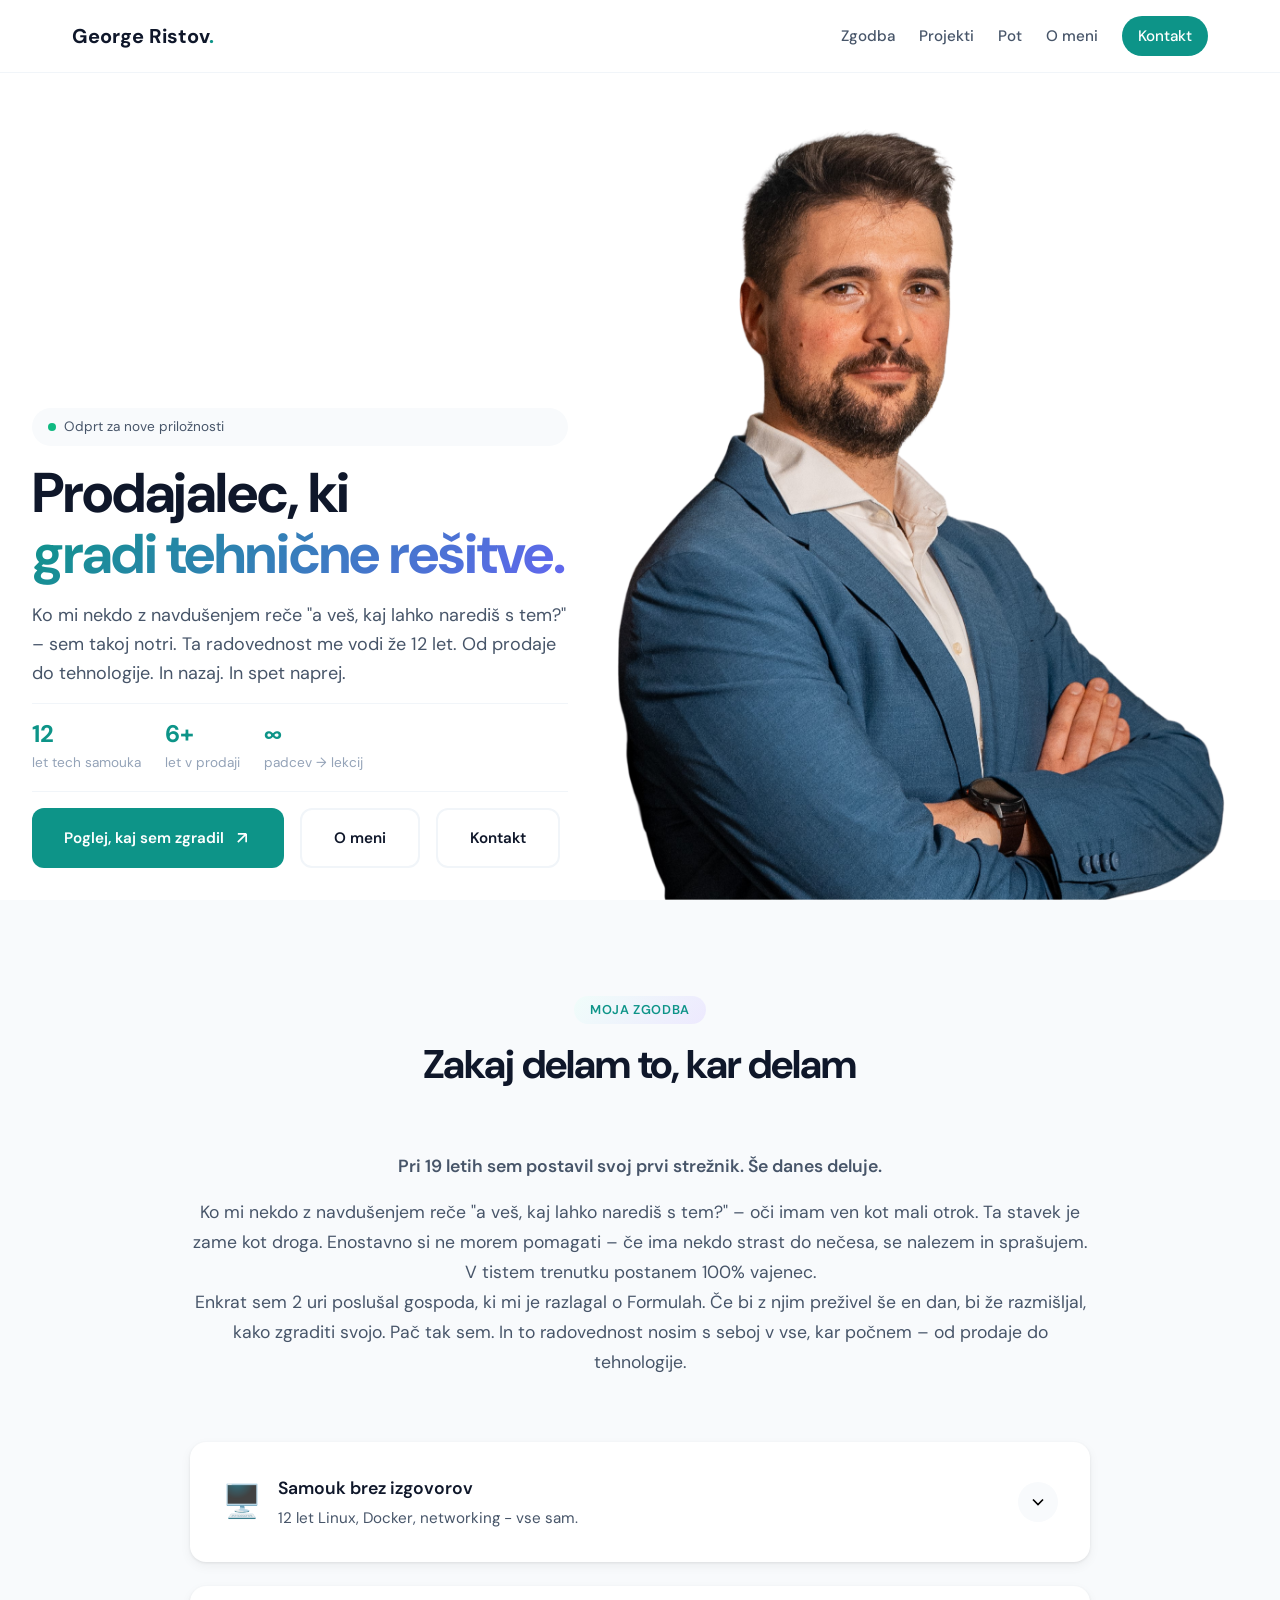
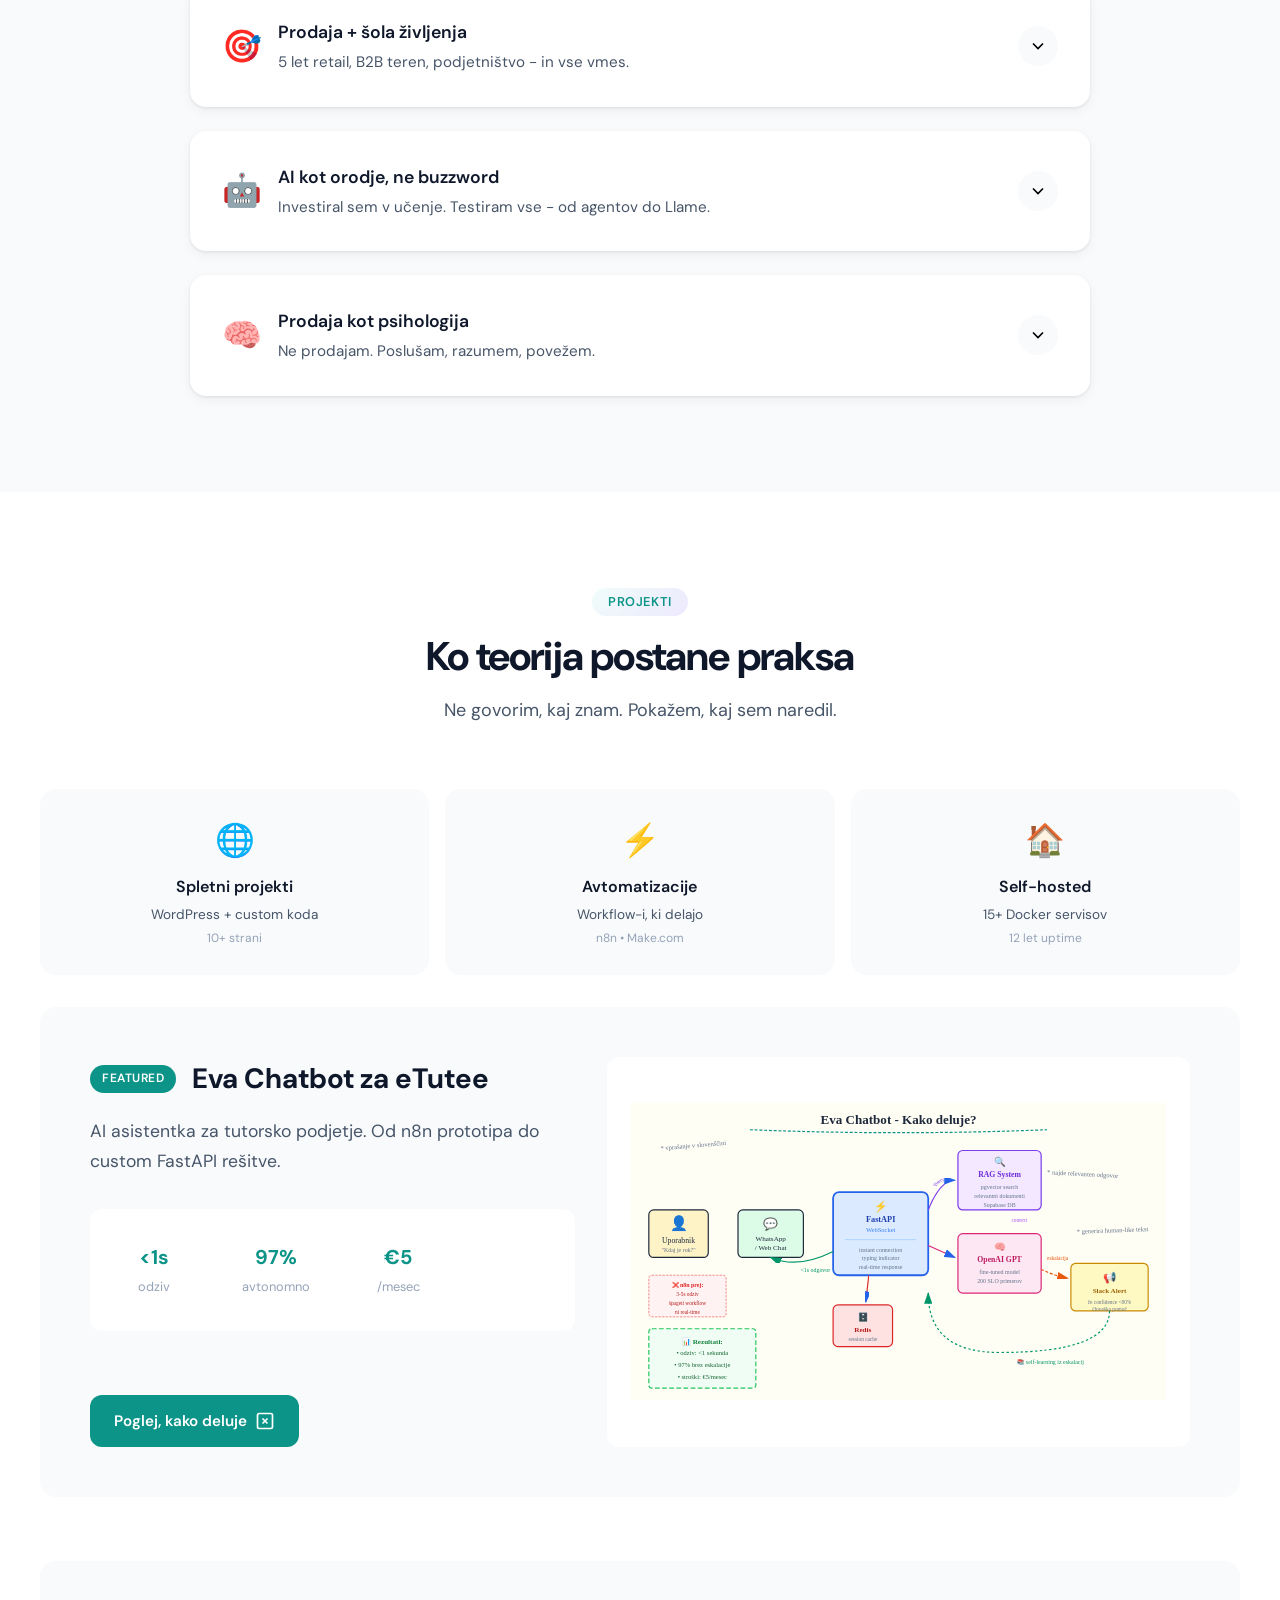
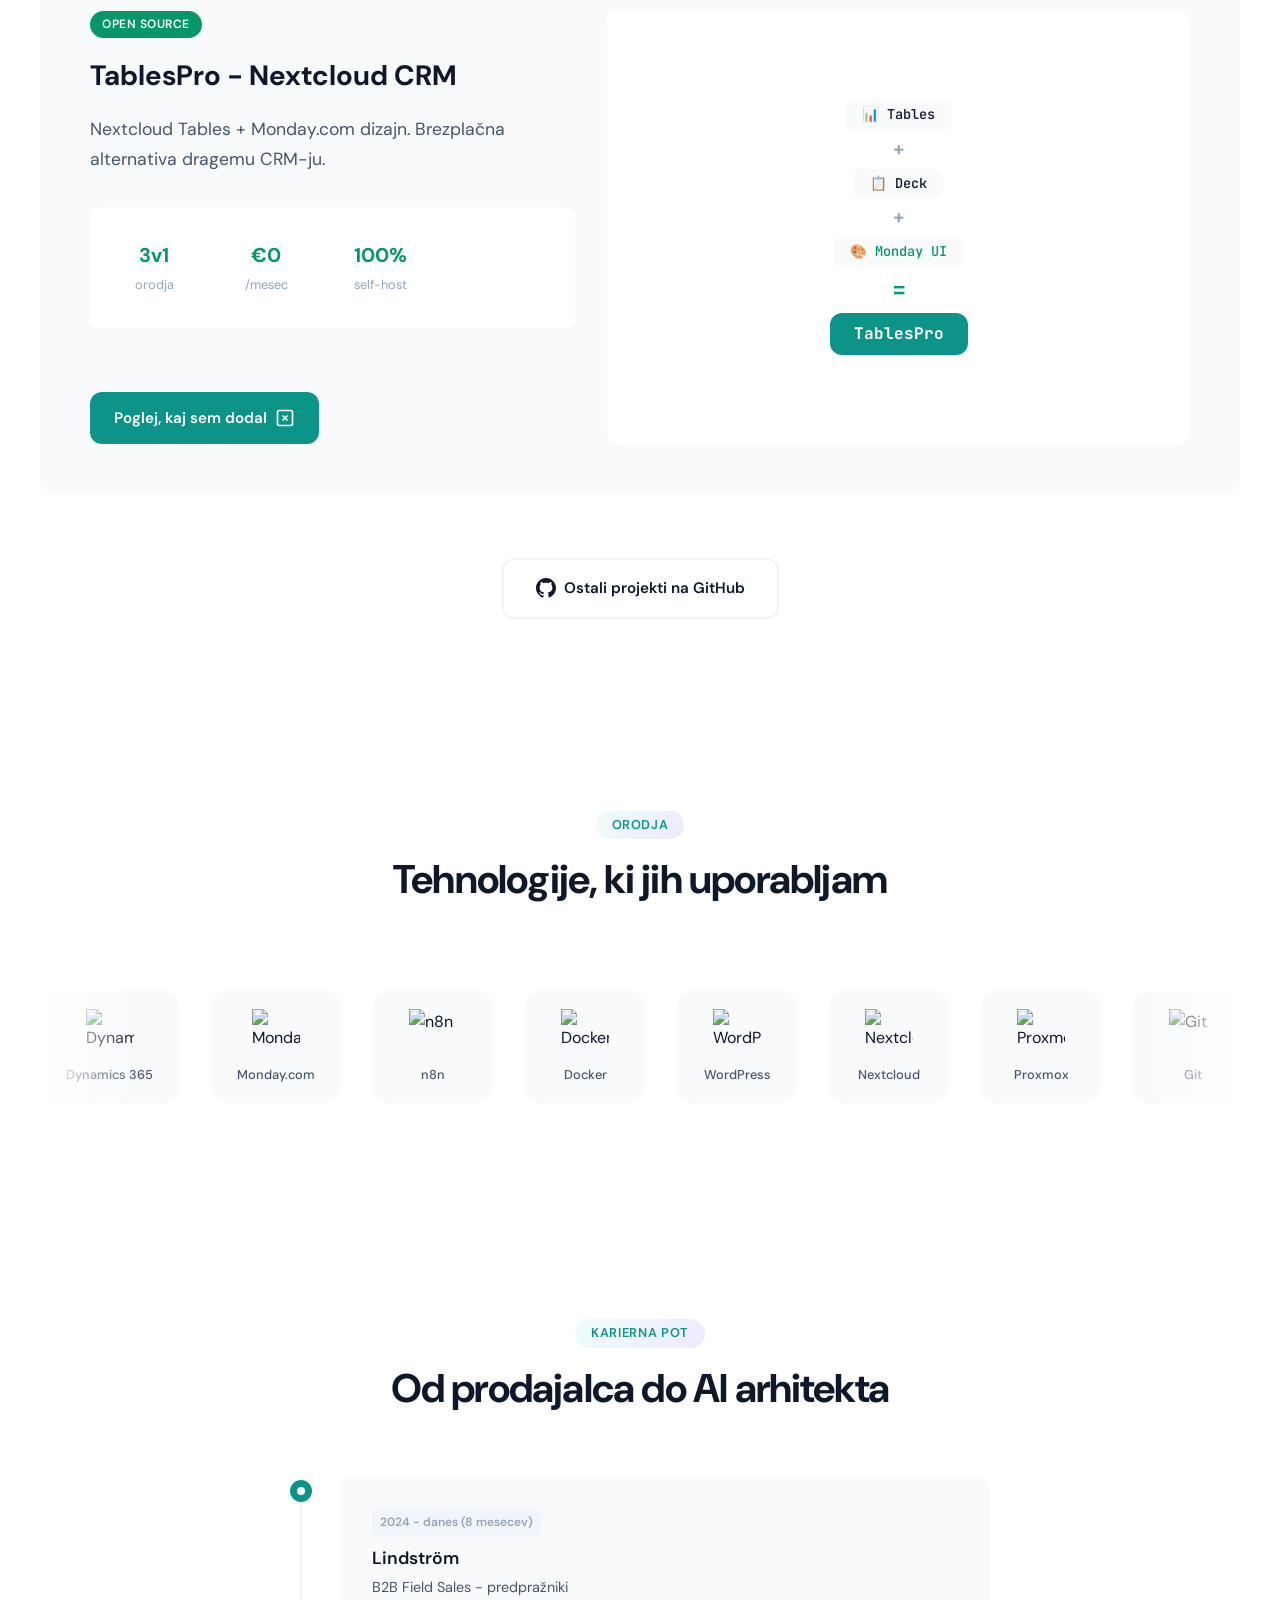
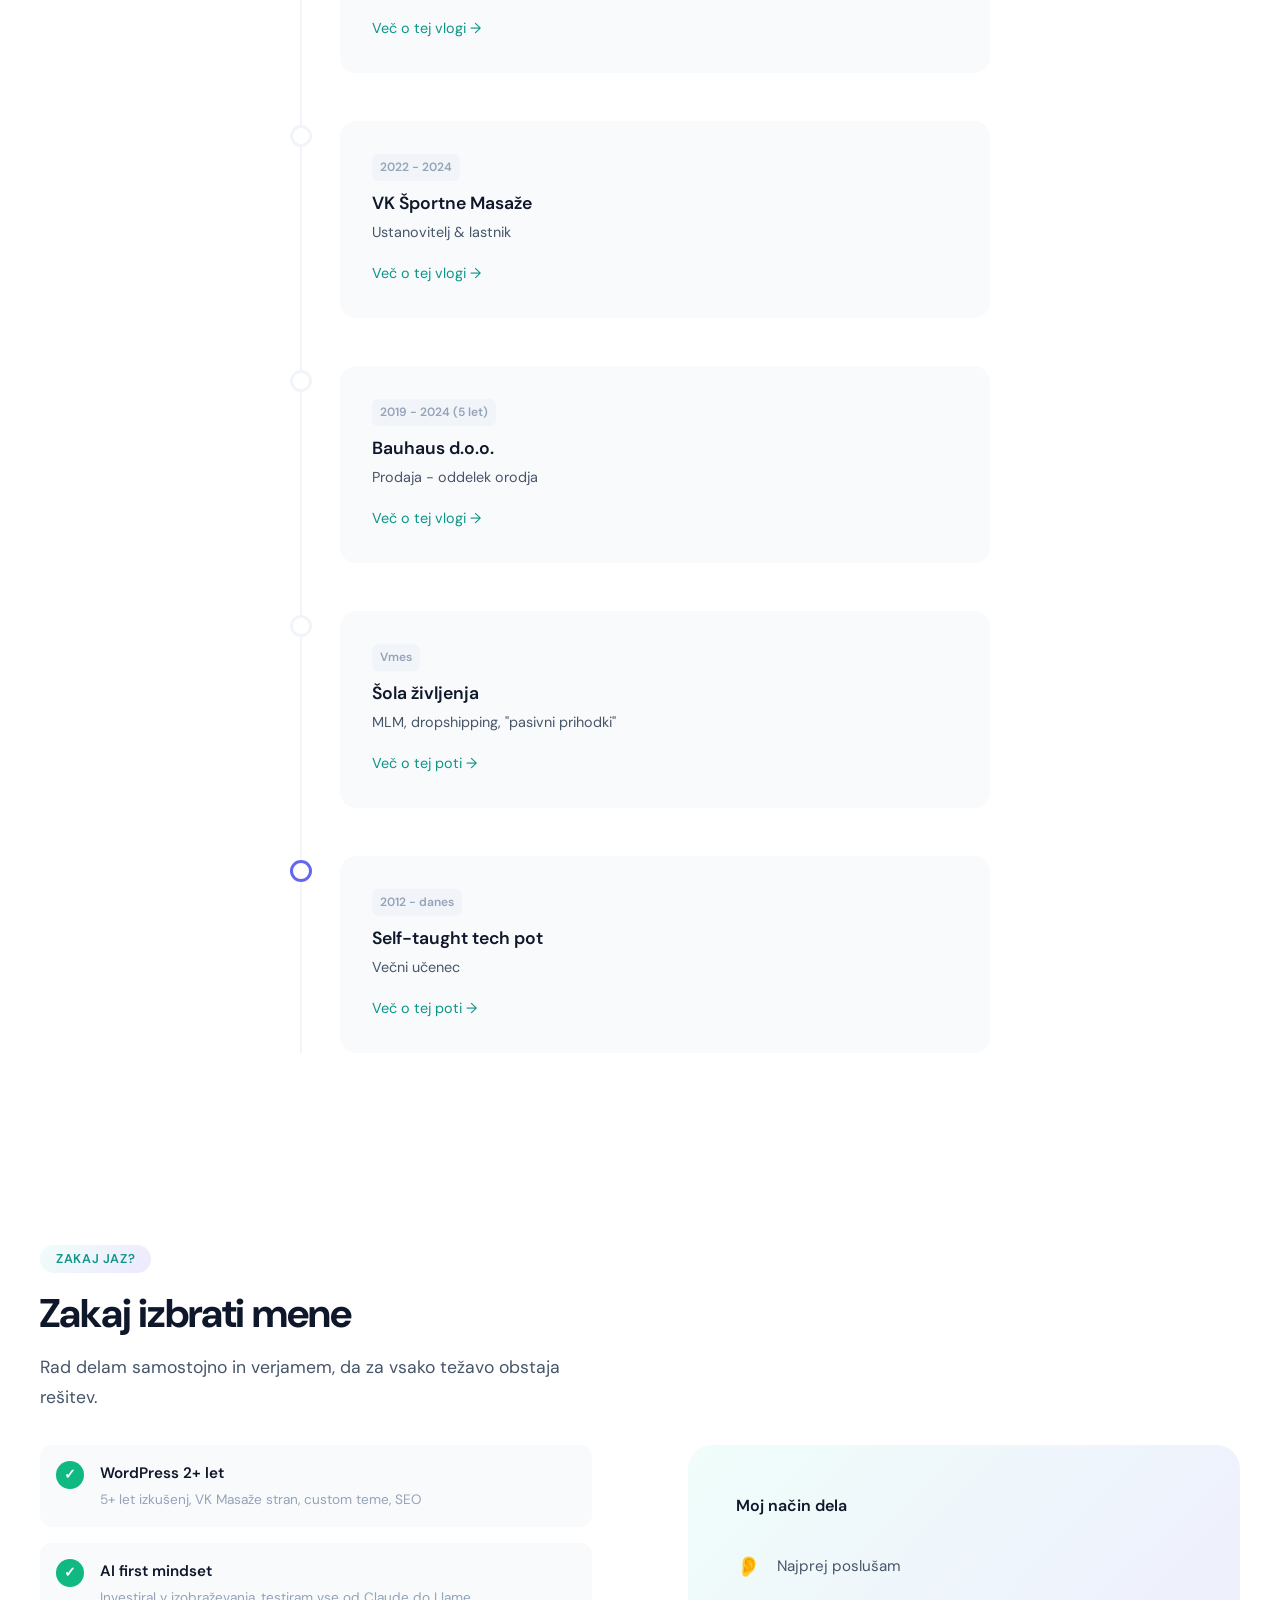
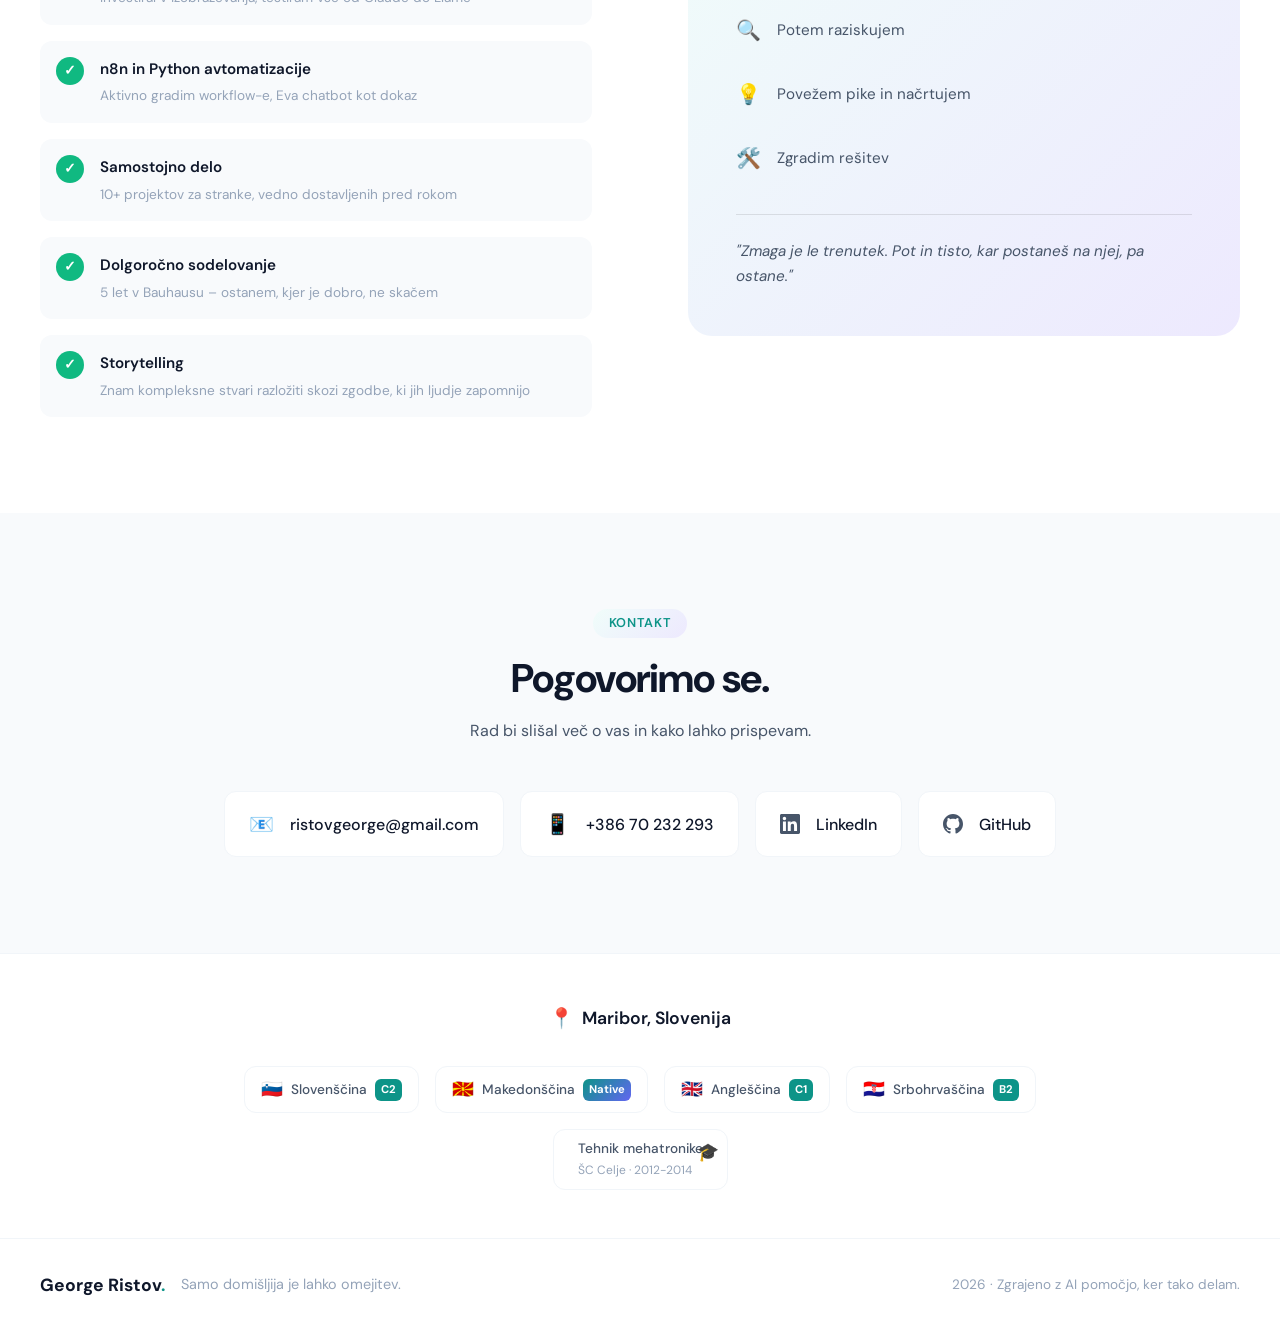
==== index.html @ 1dba7a0e "Dodane podstrani: O meni in Projekti - Nova stran o-meni.html (motivacijsko pismo) - Nova stran proj" ====
<!DOCTYPE html>
<html lang="sl">
<head>
    <meta charset="UTF-8">
    <meta name="viewport" content="width=device-width, initial-scale=1.0">
    <title>George Ristov | Prodajalec, ki gradi tehnične rešitve</title>
    <meta name="description" content="12 let self-taught tech, 6 let prodaje. Ne programiram - gradim rešitve z AI.">
    <link rel="preconnect" href="https://fonts.googleapis.com">
    <link rel="preconnect" href="https://fonts.gstatic.com" crossorigin>
    <link href="https://fonts.googleapis.com/css2?family=DM+Sans:wght@400;500;600;700&family=JetBrains+Mono:wght@400;500&display=swap" rel="stylesheet">
    <link rel="stylesheet" href="styles.css">
</head>
<body>
    <!-- Navigation -->
    <nav class="nav">
        <div class="nav-container">
            <a href="#" class="nav-logo">George Ristov<span class="accent">.</span></a>
            <div class="nav-links">
                <a href="#zgodba" class="nav-link">Zgodba</a>
                <a href="#projekti" class="nav-link">Projekti</a>
                <a href="#pot" class="nav-link">Pot</a>
                <a href="o-meni.html" class="nav-link">O meni</a>
                <a href="#kontakt" class="nav-link btn-nav">Kontakt</a>
            </div>
        </div>
    </nav>

    <!-- Hero Section -->
    <section class="hero">
        <div class="hero-container">
            <div class="hero-badge">
                <span class="badge-dot"></span>
                Odprt za nove priložnosti
            </div>

            <h1 class="hero-title">
                Prodajalec, ki<br>
                <span class="gradient-text">gradi tehnične rešitve.</span>
            </h1>

            <p class="hero-subtitle">
                Ko mi nekdo z navdušenjem reče "a veš, kaj lahko narediš s tem?" – sem takoj notri.
                Ta radovednost me vodi že 12 let. Od prodaje do tehnologije. In nazaj. In spet naprej.
            </p>

            <div class="hero-stats">
                <div class="stat-item">
                    <span class="stat-value">12</span>
                    <span class="stat-label">let tech samouka</span>
                </div>
                <div class="stat-item">
                    <span class="stat-value">6+</span>
                    <span class="stat-label">let v prodaji</span>
                </div>
                <div class="stat-item">
                    <span class="stat-value">∞</span>
                    <span class="stat-label">padcev → lekcij</span>
                </div>
            </div>

            <div class="hero-cta">
                <a href="#projekti" class="btn btn-primary">
                    Poglej, kaj sem zgradil
                    <svg width="20" height="20" viewBox="0 0 24 24" fill="none" stroke="currentColor" stroke-width="2">
                        <path d="M7 17L17 7M17 7H7M17 7V17"/>
                    </svg>
                </a>
                <a href="o-meni.html" class="btn btn-secondary">O meni</a>
                <a href="#kontakt" class="btn btn-secondary">Kontakt</a>
            </div>
        </div>

        <div class="hero-visual">
            <img src="george.png" alt="George Ristov" class="hero-image">
        </div>
    </section>

    <!-- Story Section -->
    <section id="zgodba" class="section story-section">
        <div class="section-container">
            <div class="section-header">
                <span class="section-tag">Moja zgodba</span>
                <h2 class="section-title">Zakaj delam to, kar delam</h2>
            </div>

            <div class="story-content">
                <div class="story-intro">
                    <p class="story-lead">
                        Pri 19 letih sem postavil svoj prvi strežnik. Še danes deluje.
                    </p>
                    <p>
                        Ko mi nekdo z navdušenjem reče "a veš, kaj lahko narediš s tem?" – oči imam ven kot
                        mali otrok. Ta stavek je zame kot droga. Enostavno si ne morem pomagati – če ima nekdo
                        strast do nečesa, se nalezem in sprašujem. V tistem trenutku postanem 100% vajenec.
                    </p>
                    <p>
                        Enkrat sem 2 uri poslušal gospoda, ki mi je razlagal o Formulah. Če bi z njim preživel
                        še en dan, bi že razmišljal, kako zgraditi svojo. Pač tak sem. In to radovednost
                        nosim s seboj v vse, kar počnem – od prodaje do tehnologije.
                    </p>
                </div>

                <div class="story-cards">
                    <!-- Card 1: Tech Journey -->
                    <div class="story-card expandable" data-expanded="false">
                        <div class="card-preview">
                            <div class="card-icon">🖥️</div>
                            <div class="card-info">
                                <h3>Samouk brez izgovorov</h3>
                                <p>12 let Linux, Docker, networking - vse sam.</p>
                            </div>
                            <button class="expand-btn" aria-label="Razširi">
                                <svg width="20" height="20" viewBox="0 0 24 24" fill="none" stroke="currentColor" stroke-width="2">
                                    <path d="M6 9l6 6 6-6"/>
                                </svg>
                            </button>
                        </div>
                        <div class="card-details">
                            <p class="detail-motivation"><strong>Motivacija:</strong> Stvari preprosto morajo delovati. Če ne, se naučim, kako jih popraviti.</p>

                            <div class="detail-list">
                                <p class="detail-heading"><strong>Ključni dosežki:</strong></p>
                                <ul>
                                    <li>✅ <strong>Lastna infrastruktura:</strong> Strežnik, ki deluje 12 let, 15+ Docker vsebnikov v produkciji</li>
                                    <li>💡 <strong>Pragmatičen pristop:</strong> Rajši Uptime Kuma kot Zabbix – preprostost pred kompleksnostjo</li>
                                    <li>🔒 <strong>Admin naloge:</strong> Backup strategije, firewall (UFW), SSL certifikati, uporabniški management</li>
                                    <li>🎓 <strong>Mentorji:</strong> Network Chuck, David Bombal – vse naučeno preko YouTube in prakse</li>
                                </ul>
                            </div>

                            <p class="detail-result"><strong>Rezultat:</strong> Neodvisnost od formalnih sistemov. Globoko razumevanje, kako infrastruktura deluje v praksi – ne samo v teoriji.</p>

                            <div class="detail-tags">
                                <span>Linux</span>
                                <span>Docker</span>
                                <span>Proxmox</span>
                                <span>Open Source</span>
                                <span>12+ let</span>
                            </div>
                        </div>
                    </div>

                    <!-- Card 2: Sales & Learning from Failure -->
                    <div class="story-card expandable" data-expanded="false">
                        <div class="card-preview">
                            <div class="card-icon">🎯</div>
                            <div class="card-info">
                                <h3>Prodaja + šola življenja</h3>
                                <p>5 let retail, B2B teren, podjetništvo - in vse vmes.</p>
                            </div>
                            <button class="expand-btn" aria-label="Razširi">
                                <svg width="20" height="20" viewBox="0 0 24 24" fill="none" stroke="currentColor" stroke-width="2">
                                    <path d="M6 9l6 6 6-6"/>
                                </svg>
                            </button>
                        </div>
                        <div class="card-details">
                            <p class="detail-motivation"><strong>Motivacija:</strong> Ko padem, analiziram, kje sem naredil napako. Potem se naučim. Potem poskusim znova.</p>

                            <div class="detail-list">
                                <p class="detail-heading"><strong>Izkušnje:</strong></p>
                                <ul>
                                    <li>🏪 <strong>Bauhaus (5 let):</strong> Strokovnjak za električna orodja - ne samo prodaja, ampak svetovanje</li>
                                    <li>🚗 <strong>Lindström (8 mes):</strong> B2B terenska prodaja, Dynamics 365 CRM vsak dan</li>
                                    <li>💆 <strong>VK Masaže:</strong> Od 14→150 strank/mesec, 70% konverzija, BNI Dubai prezentacija</li>
                                    <li>📚 <strong>Šola življenja:</strong> MLM-ji, dropshipping – spodletelo, a sem se iz vsake napake kaj naučil</li>
                                </ul>
                            </div>

                            <p class="detail-result"><strong>Rezultat:</strong> Razumem prodajo iz vseh zornih kotov. Vem, kako se prodaja, kako se ne prodaja in kako prepoznati prazne obljube, ko jih zasledim.</p>

                            <div class="detail-tags">
                                <span>B2B</span>
                                <span>Retail</span>
                                <span>Podjetništvo</span>
                                <span>CRM</span>
                            </div>
                        </div>
                    </div>

                    <!-- Card 3: AI First -->
                    <div class="story-card expandable" data-expanded="false">
                        <div class="card-preview">
                            <div class="card-icon">🤖</div>
                            <div class="card-info">
                                <h3>AI kot orodje, ne buzzword</h3>
                                <p>Investiral sem v učenje. Testiram vse - od agentov do Llame.</p>
                            </div>
                            <button class="expand-btn" aria-label="Razširi">
                                <svg width="20" height="20" viewBox="0 0 24 24" fill="none" stroke="currentColor" stroke-width="2">
                                    <path d="M6 9l6 6 6-6"/>
                                </svg>
                            </button>
                        </div>
                        <div class="card-details">
                            <p class="detail-motivation"><strong>Motivacija:</strong> AI ni buzzword – je orodje. In orodja se je treba naučiti uporabljati pravilno.</p>

                            <div class="detail-list">
                                <p class="detail-heading"><strong>Kako se učim:</strong></p>
                                <ul>
                                    <li>💸 <strong>Investicija:</strong> Plačana izobraževanja, tečaji, premium naročnine – ker se splača</li>
                                    <li>🧪 <strong>Testiranje:</strong> Od AI agentov do specializiranih orodij – vse poskusim, preden sodim</li>
                                    <li>🖥️ <strong>Self-hosted:</strong> Llama, Ollama na lastnih strežnikih – razumem, kaj se dogaja "pod pokrovom"</li>
                                    <li>🔧 <strong>Praktična uporaba:</strong> n8n avtomatizacije, Make.com workflow-i, API integracije</li>
                                </ul>
                            </div>

                            <p class="detail-result"><strong>Rezultat:</strong> Ne znam programirati v klasičnem smislu. Ampak razumem arhitekturo, vem, kaj potrebujem, in znam AI-ju pojasniti tako, da naredi točno to. <em>"I let AI write it, I debug it."</em></p>

                            <div class="detail-tags">
                                <span>Claude</span>
                                <span>ChatGPT</span>
                                <span>Llama</span>
                                <span>n8n</span>
                                <span>Ollama</span>
                            </div>
                        </div>
                    </div>

                    <!-- Card 4: Sales Philosophy -->
                    <div class="story-card expandable" data-expanded="false">
                        <div class="card-preview">
                            <div class="card-icon">🧠</div>
                            <div class="card-info">
                                <h3>Prodaja kot psihologija</h3>
                                <p>Ne prodajam. Poslušam, razumem, povežem.</p>
                            </div>
                            <button class="expand-btn" aria-label="Razširi">
                                <svg width="20" height="20" viewBox="0 0 24 24" fill="none" stroke="currentColor" stroke-width="2">
                                    <path d="M6 9l6 6 6-6"/>
                                </svg>
                            </button>
                        </div>
                        <div class="card-details">
                            <p class="detail-motivation"><strong>Filozofija:</strong> Prodaja ni potiskanje produkta. Je razumevanje človeka pred tabo – kaj potrebuje, kaj ga skrbi, kaj mu manjka.</p>

                            <div class="detail-list">
                                <p class="detail-heading"><strong>Kako to izgleda v praksi:</strong></p>
                                <ul>
                                    <li>👂 <strong>Najprej poslušam:</strong> Preden karkoli rečem, razumem situacijo. Stranka sama pove, kaj potrebuje – če ji daš prostor.</li>
                                    <li>🚪 <strong>Odpiram vrata, ne silim:</strong> Predmet ali storitev je lahko začetek pogovora, ne pa generično vsiljevanje.</li>
                                    <li>🎯 <strong>Rešujem probleme:</strong> Ne prodajam funkcij. Prodajam rešitev za specifičen problem, ki ga ima stranka.</li>
                                    <li>🤝 <strong>Gradim zaupanje:</strong> Če se večkrat pojavim, zgradim odnos – tudi če si ne rečeva veliko.</li>
                                </ul>
                            </div>

                            <p class="detail-result"><strong>Rezultat:</strong> Ko poslušaš in stranka postane "odprta knjiga", dobiš informacije za pravo rešitev. Prodaja postane pogovor, ne bitka.</p>

                            <div class="detail-tags">
                                <span>Psihologija</span>
                                <span>Poslušanje</span>
                                <span>Zaupanje</span>
                                <span>Empatija</span>
                            </div>
                        </div>
                    </div>
                </div>
            </div>
        </div>
    </section>

    <!-- Projects Section -->
    <section id="projekti" class="section projects-section">
        <div class="section-container">
            <div class="section-header">
                <span class="section-tag">Projekti</span>
                <h2 class="section-title">Ko teorija postane praksa</h2>
                <p class="section-desc">Ne govorim, kaj znam. Pokažem, kaj sem naredil.</p>
            </div>

            <!-- Quick Access Cards - Horizontal -->
            <div class="projects-showcase horizontal">
                <!-- Web Projects Card -->
                <div class="showcase-card" data-modal="webprojects">
                    <div class="showcase-icon">🌐</div>
                    <div class="showcase-content">
                        <h4>Spletni projekti</h4>
                        <p>WordPress + custom koda</p>
                        <div class="showcase-stats">
                            <span>10+ strani</span>
                        </div>
                    </div>
                </div>

                <!-- Automations Card -->
                <div class="showcase-card" data-modal="automations">
                    <div class="showcase-icon">⚡</div>
                    <div class="showcase-content">
                        <h4>Avtomatizacije</h4>
                        <p>Workflow-i, ki delajo</p>
                        <div class="showcase-stats">
                            <span>n8n • Make.com</span>
                        </div>
                    </div>
                </div>

                <!-- Self-hosted Stack Card -->
                <div class="showcase-card" data-modal="selfhosted">
                    <div class="showcase-icon">🏠</div>
                    <div class="showcase-content">
                        <h4>Self-hosted</h4>
                        <p>15+ Docker servisov</p>
                        <div class="showcase-stats">
                            <span>12 let uptime</span>
                        </div>
                    </div>
                </div>
            </div>

            <!-- Featured Project: Eva -->
            <div class="project-featured-card" data-modal="eva">
                <div class="project-card-content">
                    <div class="project-header">
                        <span class="project-badge">Featured</span>
                        <h3>Eva Chatbot za eTutee</h3>
                    </div>
                    <p class="project-desc">
                        AI asistentka za tutorsko podjetje. Od n8n prototipa do custom FastAPI rešitve.
                    </p>

                    <div class="project-metrics">
                        <div class="metric">
                            <span class="metric-value">&lt;1s</span>
                            <span class="metric-label">odziv</span>
                        </div>
                        <div class="metric">
                            <span class="metric-value">97%</span>
                            <span class="metric-label">avtonomno</span>
                        </div>
                        <div class="metric">
                            <span class="metric-value">€5</span>
                            <span class="metric-label">/mesec</span>
                        </div>
                    </div>

                </div>
                <div class="project-card-preview">
                    <img src="eva-architecture.svg" alt="Eva arhitektura" class="architecture-preview">
                </div>
                <button class="btn-modal-open">
                    <span>Poglej, kako deluje</span>
                    <svg width="20" height="20" viewBox="0 0 24 24" fill="none" stroke="currentColor" stroke-width="2">
                        <rect x="3" y="3" width="18" height="18" rx="2"/>
                        <path d="M9 9l6 6M15 9l-6 6"/>
                    </svg>
                </button>
            </div>

            <!-- Featured Project 2: TablesPro -->
            <div class="project-featured-card secondary" data-modal="tablespro">
                <div class="project-card-content">
                    <div class="project-header">
                        <span class="project-badge">Open Source</span>
                        <h3>TablesPro - Nextcloud CRM</h3>
                    </div>
                    <p class="project-desc">
                        Nextcloud Tables + Monday.com dizajn. Brezplačna alternativa dragemu CRM-ju.
                    </p>

                    <div class="project-metrics">
                        <div class="metric">
                            <span class="metric-value">3v1</span>
                            <span class="metric-label">orodja</span>
                        </div>
                        <div class="metric">
                            <span class="metric-value">€0</span>
                            <span class="metric-label">/mesec</span>
                        </div>
                        <div class="metric">
                            <span class="metric-value">100%</span>
                            <span class="metric-label">self-host</span>
                        </div>
                    </div>

                </div>
                <div class="project-card-preview">
                    <div class="tech-preview">
                        <div class="tech-preview-item">📊 Tables</div>
                        <div class="tech-preview-plus">+</div>
                        <div class="tech-preview-item">📋 Deck</div>
                        <div class="tech-preview-plus">+</div>
                        <div class="tech-preview-item">🎨 Monday UI</div>
                        <div class="tech-preview-equals">=</div>
                        <div class="tech-preview-result">TablesPro</div>
                    </div>
                </div>
                <button class="btn-modal-open">
                    <span>Poglej, kaj sem dodal</span>
                    <svg width="20" height="20" viewBox="0 0 24 24" fill="none" stroke="currentColor" stroke-width="2">
                        <rect x="3" y="3" width="18" height="18" rx="2"/>
                        <path d="M9 9l6 6M15 9l-6 6"/>
                    </svg>
                </button>
            </div>

            <div class="projects-more">
                <a href="projects.html" class="btn btn-secondary">
                    <svg width="20" height="20" viewBox="0 0 24 24" fill="currentColor">
                        <path d="M12 0c-6.626 0-12 5.373-12 12 0 5.302 3.438 9.8 8.207 11.387.599.111.793-.261.793-.577v-2.234c-3.338.726-4.033-1.416-4.033-1.416-.546-1.387-1.333-1.756-1.333-1.756-1.089-.745.083-.729.083-.729 1.205.084 1.839 1.237 1.839 1.237 1.07 1.834 2.807 1.304 3.492.997.107-.775.418-1.305.762-1.604-2.665-.305-5.467-1.334-5.467-5.931 0-1.311.469-2.381 1.236-3.221-.124-.303-.535-1.524.117-3.176 0 0 1.008-.322 3.301 1.23.957-.266 1.983-.399 3.003-.404 1.02.005 2.047.138 3.006.404 2.291-1.552 3.297-1.23 3.297-1.23.653 1.653.242 2.874.118 3.176.77.84 1.235 1.911 1.235 3.221 0 4.609-2.807 5.624-5.479 5.921.43.372.823 1.102.823 2.222v3.293c0 .319.192.694.801.576 4.765-1.589 8.199-6.086 8.199-11.386 0-6.627-5.373-12-12-12z"/>
                    </svg>
                    Ostali projekti na GitHub
                </a>
            </div>

        </div>
    </section>

    <!-- Tools Section -->
    <section class="section tools-section">
        <div class="section-container">
            <div class="section-header">
                <span class="section-tag">Orodja</span>
                <h2 class="section-title">Tehnologije, ki jih uporabljam</h2>
            </div>

            <div class="tools-slider">
                <div class="tools-track">
                    <!-- First set -->
                    <div class="tool-item" title="Dynamics 365">
                        <img src="https://cdn.jsdelivr.net/gh/devicons/devicon/icons/azure/azure-original.svg" alt="Dynamics 365">
                        <span>Dynamics 365</span>
                    </div>
                    <div class="tool-item" title="Monday.com">
                        <img src="https://cdn.brandfetch.io/idq3_Y8rX_/w/400/h/400/theme/dark/icon.png?c=1dxbfHSJFAPEGdCLU4o5B" alt="Monday.com">
                        <span>Monday.com</span>
                    </div>
                    <div class="tool-item" title="n8n">
                        <img src="https://n8n.io/favicon.ico" alt="n8n">
                        <span>n8n</span>
                    </div>
                    <div class="tool-item" title="Docker">
                        <img src="https://cdn.jsdelivr.net/gh/devicons/devicon/icons/docker/docker-original.svg" alt="Docker">
                        <span>Docker</span>
                    </div>
                    <div class="tool-item" title="WordPress">
                        <img src="https://cdn.jsdelivr.net/gh/devicons/devicon/icons/wordpress/wordpress-plain.svg" alt="WordPress">
                        <span>WordPress</span>
                    </div>
                    <div class="tool-item" title="Nextcloud">
                        <img src="https://upload.wikimedia.org/wikipedia/commons/6/60/Nextcloud_Logo.svg" alt="Nextcloud">
                        <span>Nextcloud</span>
                    </div>
                    <div class="tool-item" title="Proxmox">
                        <img src="https://www.proxmox.com/images/proxmox/proxmox-logo-color-stacked.png" alt="Proxmox">
                        <span>Proxmox</span>
                    </div>
                    <div class="tool-item" title="Git">
                        <img src="https://cdn.jsdelivr.net/gh/devicons/devicon/icons/git/git-original.svg" alt="Git">
                        <span>Git</span>
                    </div>
                    <div class="tool-item" title="VS Code">
                        <img src="https://cdn.jsdelivr.net/gh/devicons/devicon/icons/vscode/vscode-original.svg" alt="VS Code">
                        <span>VS Code</span>
                    </div>
                    <div class="tool-item" title="Claude">
                        <img src="https://claude.ai/favicon.ico" alt="Claude">
                        <span>Claude</span>
                    </div>
                    <div class="tool-item" title="ChatGPT">
                        <img src="https://upload.wikimedia.org/wikipedia/commons/0/04/ChatGPT_logo.svg" alt="ChatGPT">
                        <span>ChatGPT</span>
                    </div>
                    <div class="tool-item" title="Python">
                        <img src="https://cdn.jsdelivr.net/gh/devicons/devicon/icons/python/python-original.svg" alt="Python">
                        <span>Python</span>
                    </div>
                    <!-- Duplicate for seamless loop -->
                    <div class="tool-item" title="Dynamics 365">
                        <img src="https://cdn.jsdelivr.net/gh/devicons/devicon/icons/azure/azure-original.svg" alt="Dynamics 365">
                        <span>Dynamics 365</span>
                    </div>
                    <div class="tool-item" title="Monday.com">
                        <img src="https://cdn.brandfetch.io/idq3_Y8rX_/w/400/h/400/theme/dark/icon.png?c=1dxbfHSJFAPEGdCLU4o5B" alt="Monday.com">
                        <span>Monday.com</span>
                    </div>
                    <div class="tool-item" title="n8n">
                        <img src="https://n8n.io/favicon.ico" alt="n8n">
                        <span>n8n</span>
                    </div>
                    <div class="tool-item" title="Docker">
                        <img src="https://cdn.jsdelivr.net/gh/devicons/devicon/icons/docker/docker-original.svg" alt="Docker">
                        <span>Docker</span>
                    </div>
                    <div class="tool-item" title="WordPress">
                        <img src="https://cdn.jsdelivr.net/gh/devicons/devicon/icons/wordpress/wordpress-plain.svg" alt="WordPress">
                        <span>WordPress</span>
                    </div>
                    <div class="tool-item" title="Nextcloud">
                        <img src="https://upload.wikimedia.org/wikipedia/commons/6/60/Nextcloud_Logo.svg" alt="Nextcloud">
                        <span>Nextcloud</span>
                    </div>
                    <div class="tool-item" title="Proxmox">
                        <img src="https://www.proxmox.com/images/proxmox/proxmox-logo-color-stacked.png" alt="Proxmox">
                        <span>Proxmox</span>
                    </div>
                    <div class="tool-item" title="Git">
                        <img src="https://cdn.jsdelivr.net/gh/devicons/devicon/icons/git/git-original.svg" alt="Git">
                        <span>Git</span>
                    </div>
                    <div class="tool-item" title="VS Code">
                        <img src="https://cdn.jsdelivr.net/gh/devicons/devicon/icons/vscode/vscode-original.svg" alt="VS Code">
                        <span>VS Code</span>
                    </div>
                    <div class="tool-item" title="Claude">
                        <img src="https://claude.ai/favicon.ico" alt="Claude">
                        <span>Claude</span>
                    </div>
                    <div class="tool-item" title="ChatGPT">
                        <img src="https://upload.wikimedia.org/wikipedia/commons/0/04/ChatGPT_logo.svg" alt="ChatGPT">
                        <span>ChatGPT</span>
                    </div>
                    <div class="tool-item" title="Python">
                        <img src="https://cdn.jsdelivr.net/gh/devicons/devicon/icons/python/python-original.svg" alt="Python">
                        <span>Python</span>
                    </div>
                </div>
            </div>
        </div>
    </section>

    <!-- Journey Section -->
    <section id="pot" class="section journey-section">
        <div class="section-container">
            <div class="section-header">
                <span class="section-tag">Karierna pot</span>
                <h2 class="section-title">Od prodajalca do AI arhitekta</h2>
            </div>

            <div class="timeline">
                <div class="timeline-item expandable" data-expanded="false">
                    <div class="timeline-marker current"></div>
                    <div class="timeline-content">
                        <div class="timeline-header">
                            <span class="timeline-date">2024 - danes (8 mesecev)</span>
                            <h4>Lindström</h4>
                            <p class="timeline-role">B2B Field Sales - predpražniki</p>
                        </div>
                        <button class="expand-btn-text">Več o tej vlogi →</button>
                        <div class="timeline-details">
                            <p>Terenska B2B prodaja tekstilnih storitev. Dynamics 365 CRM vsak dan. Razvil sem tudi interno Mat Tracker PWA aplikacijo za sledenje inventarju – ker sem jo potreboval.</p>
                            <div class="achievement-badges">
                                <span>B2B teren</span>
                                <span>Dynamics 365</span>
                                <span>PWA app</span>
                            </div>
                        </div>
                    </div>
                </div>

                <div class="timeline-item expandable" data-expanded="false">
                    <div class="timeline-marker"></div>
                    <div class="timeline-content">
                        <div class="timeline-header">
                            <span class="timeline-date">2022 - 2024</span>
                            <h4>VK Športne Masaže</h4>
                            <p class="timeline-role">Ustanovitelj & lastnik</p>
                        </div>
                        <button class="expand-btn-text">Več o tej vlogi →</button>
                        <div class="timeline-details">
                            <p>
                                Ustanovil sem lastno podjetje. Od nič do 150 strank na mesec.
                                70-odstotna konverzija iz brezplačnih posvetovanj. Predstavljal sem
                                v Dubaju na BNI konferenci. Postavil WordPress stran z SEO strategijo.
                            </p>
                            <div class="achievement-badges">
                                <span>14→150 strank</span>
                                <span>70% konverzija</span>
                                <span>BNI Dubai</span>
                            </div>
                        </div>
                    </div>
                </div>

                <div class="timeline-item expandable" data-expanded="false">
                    <div class="timeline-marker"></div>
                    <div class="timeline-content">
                        <div class="timeline-header">
                            <span class="timeline-date">2019 - 2024 (5 let)</span>
                            <h4>Bauhaus d.o.o.</h4>
                            <p class="timeline-role">Prodaja - oddelek orodja</p>
                        </div>
                        <button class="expand-btn-text">Več o tej vlogi →</button>
                        <div class="timeline-details">
                            <p>
                                5 let v maloprodaji električnih orodij. Postal sem strokovnjak
                                za orodja – ne le prodajalec, temveč svetovalec, ki razume, kaj
                                stranka resnično potrebuje.
                            </p>
                            <div class="achievement-badges">
                                <span>5 let</span>
                                <span>Ekspert za orodja</span>
                                <span>Svetovalec</span>
                            </div>
                        </div>
                    </div>
                </div>

                <div class="timeline-item expandable" data-expanded="false">
                    <div class="timeline-marker"></div>
                    <div class="timeline-content">
                        <div class="timeline-header">
                            <span class="timeline-date">Vmes</span>
                            <h4>Šola življenja</h4>
                            <p class="timeline-role">MLM, dropshipping, "pasivni prihodki"</p>
                        </div>
                        <button class="expand-btn-text">Več o tej poti →</button>
                        <div class="timeline-details">
                            <p>
                                Da, preizkusil sem vse. MLM-je, dropshipping, vse, kar obljublja
                                hiter denar. Spodletelo je. Večkrat sem bil prevaran.
                                Vendar me je vsaka izkušnja naučila nekaj novega – od knjig
                                do spletnih vodičev, analiziral sem vsako napako.
                            </p>
                            <div class="achievement-badges">
                                <span>Padci</span>
                                <span>Lekcije</span>
                                <span>Rast</span>
                            </div>
                        </div>
                    </div>
                </div>

                <div class="timeline-item expandable" data-expanded="false">
                    <div class="timeline-marker tech"></div>
                    <div class="timeline-content">
                        <div class="timeline-header">
                            <span class="timeline-date">2012 - danes</span>
                            <h4>Self-taught tech pot</h4>
                            <p class="timeline-role">Večni učenec</p>
                        </div>
                        <button class="expand-btn-text">Več o tej poti →</button>
                        <div class="timeline-details">
                            <p>
                                Pri 19 letih sem postavil svoj prvi strežnik. Še danes deluje.
                                Nikoli nisem delal v IT podjetju – moje znanje temelji na odprti kodi.
                                Network Chuck, David Bombal – moja YouTube mentorja.
                                Zdaj vlagam v AI – izobraževanja, orodja, lastne modele.
                            </p>
                            <div class="achievement-badges">
                                <span>12+ let</span>
                                <span>Open Source</span>
                                <span>AI investicija</span>
                            </div>
                        </div>
                    </div>
                </div>

            </div>
        </div>
    </section>

    <!-- Why Me Section -->
    <section class="section why-section">
        <div class="section-container">
            <div class="why-content">
                <div class="why-text">
                    <span class="section-tag">Zakaj jaz?</span>
                    <h2 class="section-title">Zakaj izbrati mene</h2>
                    <p class="why-intro">Rad delam samostojno in verjamem, da za vsako težavo obstaja rešitev.</p>

                    <div class="match-list">
                        <div class="match-item">
                            <span class="match-check">✓</span>
                            <div class="match-content">
                                <strong>WordPress 2+ let</strong>
                                <span>5+ let izkušenj, VK Masaže stran, custom teme, SEO</span>
                            </div>
                        </div>
                        <div class="match-item">
                            <span class="match-check">✓</span>
                            <div class="match-content">
                                <strong>AI first mindset</strong>
                                <span>Investiral v izobraževanja, testiram vse od Claude do Llame</span>
                            </div>
                        </div>
                        <div class="match-item">
                            <span class="match-check">✓</span>
                            <div class="match-content">
                                <strong>n8n in Python avtomatizacije</strong>
                                <span>Aktivno gradim workflow-e, Eva chatbot kot dokaz</span>
                            </div>
                        </div>
                        <div class="match-item">
                            <span class="match-check">✓</span>
                            <div class="match-content">
                                <strong>Samostojno delo</strong>
                                <span>10+ projektov za stranke, vedno dostavljenih pred rokom</span>
                            </div>
                        </div>
                        <div class="match-item">
                            <span class="match-check">✓</span>
                            <div class="match-content">
                                <strong>Dolgoročno sodelovanje</strong>
                                <span>5 let v Bauhausu – ostanem, kjer je dobro, ne skačem</span>
                            </div>
                        </div>
                        <div class="match-item">
                            <span class="match-check">✓</span>
                            <div class="match-content">
                                <strong>Storytelling</strong>
                                <span>Znam kompleksne stvari razložiti skozi zgodbe, ki jih ljudje zapomnijo</span>
                            </div>
                        </div>
                    </div>
                </div>

                <div class="why-visual">
                    <div class="personality-card">
                        <h4>Moj način dela</h4>
                        <div class="personality-traits">
                            <div class="trait">
                                <span class="trait-icon">👂</span>
                                <span>Najprej poslušam</span>
                            </div>
                            <div class="trait">
                                <span class="trait-icon">🔍</span>
                                <span>Potem raziskujem</span>
                            </div>
                            <div class="trait">
                                <span class="trait-icon">💡</span>
                                <span>Povežem pike in načrtujem</span>
                            </div>
                            <div class="trait">
                                <span class="trait-icon">🛠️</span>
                                <span>Zgradim rešitev</span>
                            </div>
                        </div>
                        <div class="personality-quote">
                            "Zmaga je le trenutek. Pot in tisto, kar postaneš na njej, pa ostane."
                        </div>
                    </div>
                </div>
            </div>
        </div>
    </section>

    <!-- Contact Section -->
    <section id="kontakt" class="section contact-section">
        <div class="section-container">
            <div class="contact-header">
                <span class="section-tag">Kontakt</span>
                <h2 class="section-title">Pogovorimo se.</h2>
                <p>Rad bi slišal več o vas in kako lahko prispevam.</p>
            </div>

            <div class="contact-row">
                <a href="mailto:ristovgeorge@gmail.com?subject=Pozdravljeni%20George!&body=Pozdravljeni%20George,%0D%0A%0D%0AVidel%20sem%20vašo%20portfolio%20stran%20in%20me%20zanima%20več%20o%20vas.%0D%0A%0D%0A%0D%0ALep%20pozdrav" class="contact-item">
                    <span class="contact-icon">📧</span>
                    <span>ristovgeorge@gmail.com</span>
                </a>
                <a href="tel:+38670232293" class="contact-item contact-phone">
                    <span class="contact-icon">📱</span>
                    <span>+386 70 232 293</span>
                </a>
                <a href="https://www.linkedin.com/in/george-ristov/" target="_blank" class="contact-item">
                    <svg class="contact-icon-svg" width="20" height="20" viewBox="0 0 24 24" fill="currentColor">
                        <path d="M20.447 20.452h-3.554v-5.569c0-1.328-.027-3.037-1.852-3.037-1.853 0-2.136 1.445-2.136 2.939v5.667H9.351V9h3.414v1.561h.046c.477-.9 1.637-1.85 3.37-1.85 3.601 0 4.267 2.37 4.267 5.455v6.286zM5.337 7.433c-1.144 0-2.063-.926-2.063-2.065 0-1.138.92-2.063 2.063-2.063 1.14 0 2.064.925 2.064 2.063 0 1.139-.925 2.065-2.064 2.065zm1.782 13.019H3.555V9h3.564v11.452zM22.225 0H1.771C.792 0 0 .774 0 1.729v20.542C0 23.227.792 24 1.771 24h20.451C23.2 24 24 23.227 24 22.271V1.729C24 .774 23.2 0 22.222 0h.003z"/>
                    </svg>
                    <span>LinkedIn</span>
                </a>
                <a href="https://github.com/Dzo4e2250" target="_blank" class="contact-item">
                    <svg class="contact-icon-svg" width="20" height="20" viewBox="0 0 24 24" fill="currentColor">
                        <path d="M12 0c-6.626 0-12 5.373-12 12 0 5.302 3.438 9.8 8.207 11.387.599.111.793-.261.793-.577v-2.234c-3.338.726-4.033-1.416-4.033-1.416-.546-1.387-1.333-1.756-1.333-1.756-1.089-.745.083-.729.083-.729 1.205.084 1.839 1.237 1.839 1.237 1.07 1.834 2.807 1.304 3.492.997.107-.775.418-1.305.762-1.604-2.665-.305-5.467-1.334-5.467-5.931 0-1.311.469-2.381 1.236-3.221-.124-.303-.535-1.524.117-3.176 0 0 1.008-.322 3.301 1.23.957-.266 1.983-.399 3.003-.404 1.02.005 2.047.138 3.006.404 2.291-1.552 3.297-1.23 3.297-1.23.653 1.653.242 2.874.118 3.176.77.84 1.235 1.911 1.235 3.221 0 4.609-2.807 5.624-5.479 5.921.43.372.823 1.102.823 2.222v3.293c0 .319.192.694.801.576 4.765-1.589 8.199-6.086 8.199-11.386 0-6.627-5.373-12-12-12z"/>
                    </svg>
                    <span>GitHub</span>
                </a>
            </div>
        </div>
    </section>

    <!-- Quick Info Strip -->
    <section class="quick-info-strip">
        <div class="quick-info-container">
            <div class="quick-info-location">
                <span class="location-icon">📍</span>
                <span class="location-text">Maribor, Slovenija</span>
            </div>

            <div class="quick-info-cards">
                <div class="info-card lang-card">
                    <span class="card-flag">🇸🇮</span>
                    <span class="card-label">Slovenščina</span>
                    <span class="card-level">C2</span>
                </div>
                <div class="info-card lang-card">
                    <span class="card-flag">🇲🇰</span>
                    <span class="card-label">Makedonščina</span>
                    <span class="card-level native">Native</span>
                </div>
                <div class="info-card lang-card">
                    <span class="card-flag">🇬🇧</span>
                    <span class="card-label">Angleščina</span>
                    <span class="card-level">C1</span>
                </div>
                <div class="info-card lang-card">
                    <span class="card-flag">🇭🇷</span>
                    <span class="card-label">Srbohrvaščina</span>
                    <span class="card-level">B2</span>
                </div>
                <div class="info-card edu-card">
                    <span class="card-flag">🎓</span>
                    <span class="card-label">Tehnik mehatronike</span>
                    <span class="card-detail">ŠC Celje · 2012-2014</span>
                </div>
            </div>
        </div>
    </section>

    <!-- Footer -->
    <footer class="footer">
        <div class="footer-container">
            <div class="footer-left">
                <span class="footer-logo">George Ristov<span class="accent">.</span></span>
                <span class="footer-tagline">Samo domišljija je lahko omejitev.</span>
            </div>
            <div class="footer-right">
                <span>2026 · Zgrajeno z AI pomočjo, ker tako delam.</span>
            </div>
        </div>
    </footer>

    <!-- Project Modal -->
    <div class="modal-overlay" id="projectModal">
        <div class="modal-container">
            <button class="modal-close" aria-label="Zapri">
                <svg width="24" height="24" viewBox="0 0 24 24" fill="none" stroke="currentColor" stroke-width="2">
                    <path d="M18 6L6 18M6 6l12 12"/>
                </svg>
            </button>

            <div class="modal-content" id="modalContent">
                <!-- Content injected by JS -->
            </div>
        </div>
    </div>

    <script src="script.js"></script>
</body>
</html>
---- styles.css ----
/* ==========================================================================
   GEORGE BUILDS THINGS - Clean & Fresh Design
   ========================================================================== */

/* CSS Custom Properties */
:root {
    /* Colors - Fresh & Light */
    --bg-primary: #ffffff;
    --bg-secondary: #f8fafc;
    --bg-tertiary: #f1f5f9;
    --bg-card: #ffffff;

    --text-primary: #0f172a;
    --text-secondary: #475569;
    --text-muted: #94a3b8;

    /* Accent Colors - Fresh Teal/Green */
    --accent-primary: #0d9488;
    --accent-primary-light: #14b8a6;
    --accent-primary-dark: #0f766e;
    --accent-secondary: #6366f1;
    --accent-warning: #f59e0b;
    --accent-success: #10b981;
    --accent-error: #ef4444;

    /* Gradient */
    --gradient-primary: linear-gradient(135deg, var(--accent-primary) 0%, var(--accent-secondary) 100%);
    --gradient-subtle: linear-gradient(135deg, #f0fdfa 0%, #ede9fe 100%);

    /* Typography */
    --font-sans: 'DM Sans', -apple-system, BlinkMacSystemFont, sans-serif;
    --font-mono: 'JetBrains Mono', monospace;

    /* Spacing */
    --space-xs: 0.25rem;
    --space-sm: 0.5rem;
    --space-md: 1rem;
    --space-lg: 1.5rem;
    --space-xl: 2rem;
    --space-2xl: 3rem;
    --space-3xl: 4rem;
    --space-4xl: 6rem;

    /* Border Radius */
    --radius-sm: 6px;
    --radius-md: 12px;
    --radius-lg: 16px;
    --radius-xl: 24px;
    --radius-full: 9999px;

    /* Shadows */
    --shadow-sm: 0 1px 2px rgba(0, 0, 0, 0.05);
    --shadow-md: 0 4px 6px -1px rgba(0, 0, 0, 0.1), 0 2px 4px -2px rgba(0, 0, 0, 0.1);
    --shadow-lg: 0 10px 15px -3px rgba(0, 0, 0, 0.1), 0 4px 6px -4px rgba(0, 0, 0, 0.1);
    --shadow-xl: 0 20px 25px -5px rgba(0, 0, 0, 0.1), 0 8px 10px -6px rgba(0, 0, 0, 0.1);
    --shadow-card: 0 1px 3px rgba(0, 0, 0, 0.08), 0 4px 12px rgba(0, 0, 0, 0.05);

    /* Transitions */
    --transition-fast: 150ms ease;
    --transition-base: 250ms ease;
    --transition-slow: 400ms ease;
}

/* Reset & Base */
*, *::before, *::after {
    box-sizing: border-box;
    margin: 0;
    padding: 0;
}

html {
    scroll-behavior: smooth;
    font-size: 16px;
}

body {
    font-family: var(--font-sans);
    background: var(--bg-primary);
    color: var(--text-primary);
    line-height: 1.6;
    -webkit-font-smoothing: antialiased;
}

::selection {
    background: var(--accent-primary);
    color: white;
}

img {
    max-width: 100%;
    height: auto;
}

/* ==========================================================================
   NAVIGATION
   ========================================================================== */

.nav {
    position: fixed;
    top: 0;
    left: 0;
    right: 0;
    z-index: 1000;
    background: rgba(255, 255, 255, 0.9);
    backdrop-filter: blur(12px);
    border-bottom: 1px solid var(--bg-tertiary);
}

.nav-container {
    max-width: 1200px;
    margin: 0 auto;
    padding: var(--space-md) var(--space-xl);
    display: flex;
    justify-content: space-between;
    align-items: center;
}

.nav-logo {
    font-size: 1.25rem;
    font-weight: 700;
    color: var(--text-primary);
    text-decoration: none;
}

.accent {
    color: var(--accent-primary);
}

.nav-links {
    display: flex;
    align-items: center;
    gap: var(--space-lg);
}

.nav-link {
    color: var(--text-secondary);
    text-decoration: none;
    font-size: 0.95rem;
    font-weight: 500;
    transition: color var(--transition-fast);
}

.nav-link:hover {
    color: var(--accent-primary);
}

.btn-nav {
    background: var(--accent-primary);
    color: white !important;
    padding: var(--space-sm) var(--space-md);
    border-radius: var(--radius-full);
}

.btn-nav:hover {
    background: var(--accent-primary-dark);
    color: white !important;
}

/* ==========================================================================
   HERO SECTION
   ========================================================================== */

.hero {
    height: 100dvh; /* Dynamic viewport height - boljše za mobile */
    min-height: 600px;
    max-height: 900px; /* Prepreči pretirano raztegovanje na velikih zaslonih */
    display: grid;
    grid-template-columns: 1fr auto;
    align-items: end; /* Poravnava na dno */
    gap: var(--space-lg);
    padding: 80px var(--space-xl) 0;
    max-width: 1400px;
    margin: 0 auto;
    overflow: hidden;
}

.hero-container {
    max-width: 550px;
    display: flex;
    flex-direction: column;
    justify-content: flex-end; /* Vsebina poravnana na dno */
    padding-bottom: var(--space-xl);
}

.hero-badge {
    display: inline-flex;
    align-items: center;
    gap: var(--space-sm);
    padding: var(--space-sm) var(--space-md);
    background: var(--bg-secondary);
    border-radius: var(--radius-full);
    font-size: 0.85rem;
    color: var(--text-secondary);
    margin-bottom: var(--space-md);
}

.badge-dot {
    width: 8px;
    height: 8px;
    background: var(--accent-success);
    border-radius: 50%;
    animation: pulse 2s infinite;
}

@keyframes pulse {
    0%, 100% { opacity: 1; }
    50% { opacity: 0.5; }
}

.hero-title {
    font-size: clamp(2.25rem, 4.5vw, 3.5rem);
    font-weight: 700;
    line-height: 1.1;
    letter-spacing: -0.02em;
    margin-bottom: var(--space-md);
}

.gradient-text {
    background: var(--gradient-primary);
    -webkit-background-clip: text;
    -webkit-text-fill-color: transparent;
    background-clip: text;
}

.hero-subtitle {
    font-size: 1.125rem;
    color: var(--text-secondary);
    line-height: 1.6;
    margin-bottom: var(--space-md);
}

.hero-cta {
    display: flex;
    gap: var(--space-md);
    flex-wrap: wrap;
}

.btn {
    display: inline-flex;
    align-items: center;
    gap: var(--space-sm);
    padding: var(--space-md) var(--space-xl);
    font-family: var(--font-sans);
    font-size: 0.95rem;
    font-weight: 600;
    text-decoration: none;
    border: none;
    border-radius: var(--radius-md);
    cursor: pointer;
    transition: all var(--transition-base);
}

.btn-primary {
    background: var(--accent-primary);
    color: white;
}

.btn-primary:hover {
    background: var(--accent-primary-dark);
    transform: translateY(-2px);
    box-shadow: var(--shadow-lg);
}

.btn-secondary {
    background: transparent;
    color: var(--text-primary);
    border: 2px solid var(--bg-tertiary);
}

.btn-secondary:hover {
    border-color: var(--accent-primary);
    color: var(--accent-primary);
}

.btn-full {
    width: 100%;
    justify-content: center;
}

/* Hero Proof/Stats */
.hero-proof {
    display: flex;
    align-items: center;
    gap: var(--space-lg);
    padding-top: var(--space-xl);
    border-top: 1px solid var(--bg-tertiary);
}

.proof-item {
    text-align: center;
}

.proof-value {
    display: block;
    font-size: 1.5rem;
    font-weight: 700;
    color: var(--accent-primary);
}

.proof-label {
    font-size: 0.75rem;
    color: var(--text-muted);
}

.proof-divider {
    width: 1px;
    height: 40px;
    background: var(--bg-tertiary);
}

/* Hero Visual */
.hero-visual {
    display: flex;
    align-items: flex-end;
    justify-content: flex-end;
    position: relative;
}

.hero-image {
    height: calc(100dvh - 80px);
    max-height: 820px;
    width: auto;
    object-fit: contain;
    object-position: bottom right;
    display: block;
}

.visual-card {
    background: var(--bg-secondary);
    border-radius: var(--radius-lg);
    overflow: hidden;
    box-shadow: var(--shadow-lg);
    max-width: 340px;
    width: 100%;
}

.card-header {
    background: var(--bg-tertiary);
    padding: var(--space-sm) var(--space-md);
    display: flex;
    justify-content: space-between;
    align-items: center;
}

.card-header .terminal-title {
    font-family: var(--font-mono);
    font-size: 0.8rem;
    color: var(--text-muted);
}

.terminal-controls {
    display: flex;
    gap: var(--space-xs);
}

.terminal-btn {
    width: 20px;
    height: 20px;
    display: flex;
    align-items: center;
    justify-content: center;
    font-size: 0.75rem;
    color: var(--text-muted);
    background: var(--bg-secondary);
    border-radius: var(--radius-sm);
    cursor: default;
}

.terminal-btn.close:hover {
    background: var(--accent-error);
    color: white;
}

.card-content {
    padding: var(--space-xl);
    font-family: var(--font-mono);
    font-size: 0.9rem;
}

.code-line {
    margin-bottom: var(--space-sm);
}

.code-line.indent {
    padding-left: var(--space-xl);
}

.code-comment { color: var(--text-muted); }
.code-keyword { color: var(--accent-secondary); }
.code-method { color: var(--accent-primary); }
.code-string { color: var(--accent-success); }

/* ==========================================================================
   SECTIONS - Common
   ========================================================================== */

.section {
    padding: var(--space-4xl) var(--space-xl);
}

.section-container {
    max-width: 1200px;
    margin: 0 auto;
}

.section-header {
    text-align: center;
    margin-bottom: var(--space-3xl);
}

.section-tag {
    display: inline-block;
    padding: var(--space-xs) var(--space-md);
    background: var(--gradient-subtle);
    color: var(--accent-primary);
    font-size: 0.8rem;
    font-weight: 600;
    text-transform: uppercase;
    letter-spacing: 0.05em;
    border-radius: var(--radius-full);
    margin-bottom: var(--space-md);
}

.section-title {
    font-size: clamp(1.75rem, 4vw, 2.5rem);
    font-weight: 700;
    line-height: 1.2;
    letter-spacing: -0.02em;
    margin-bottom: var(--space-md);
}

.section-desc {
    font-size: 1.125rem;
    color: var(--text-secondary);
}

/* ==========================================================================
   APPROACH SECTION
   ========================================================================== */

.approach-section {
    background: var(--bg-secondary);
}

.approach-grid {
    display: grid;
    grid-template-columns: repeat(auto-fit, minmax(260px, 1fr));
    gap: var(--space-lg);
    margin-bottom: var(--space-3xl);
}

.approach-card {
    background: var(--bg-card);
    padding: var(--space-xl);
    border-radius: var(--radius-lg);
    box-shadow: var(--shadow-card);
    transition: all var(--transition-base);
}

.approach-card:hover {
    transform: translateY(-4px);
    box-shadow: var(--shadow-xl);
}

.approach-icon {
    width: 48px;
    height: 48px;
    background: var(--gradient-subtle);
    border-radius: var(--radius-md);
    display: flex;
    align-items: center;
    justify-content: center;
    margin-bottom: var(--space-md);
    color: var(--accent-primary);
}

.approach-card h3 {
    font-size: 1.1rem;
    font-weight: 600;
    margin-bottom: var(--space-sm);
}

.approach-card p {
    font-size: 0.95rem;
    color: var(--text-secondary);
    line-height: 1.6;
}

.approach-quote {
    max-width: 700px;
    margin: 0 auto;
    text-align: center;
}

.approach-quote blockquote {
    font-size: 1.25rem;
    font-style: italic;
    color: var(--text-secondary);
    padding: var(--space-xl);
    background: var(--bg-card);
    border-radius: var(--radius-lg);
    border-left: 4px solid var(--accent-primary);
}

.approach-code {
    display: flex;
    justify-content: center;
    margin-top: var(--space-3xl);
}

.approach-code .visual-card {
    max-width: 400px;
}

/* ==========================================================================
   PROJECTS SECTION
   ========================================================================== */

.projects-section {
    background: var(--bg-primary);
}

/* Featured Project */
.project-featured {
    display: grid;
    grid-template-columns: 1.5fr 1fr;
    gap: var(--space-3xl);
    background: var(--bg-secondary);
    border-radius: var(--radius-xl);
    padding: var(--space-3xl);
    margin-bottom: var(--space-3xl);
}

.project-tag {
    display: inline-block;
    padding: var(--space-xs) var(--space-md);
    background: var(--accent-primary);
    color: white;
    font-size: 0.75rem;
    font-weight: 600;
    text-transform: uppercase;
    letter-spacing: 0.05em;
    border-radius: var(--radius-full);
    margin-bottom: var(--space-md);
}

.project-title {
    font-size: 1.75rem;
    font-weight: 700;
    margin-bottom: var(--space-md);
}

.project-desc {
    color: var(--text-secondary);
    line-height: 1.7;
    margin-bottom: var(--space-xl);
}

/* Project Journey Timeline */
.project-journey {
    display: flex;
    align-items: flex-start;
    gap: var(--space-md);
    margin-bottom: var(--space-xl);
    flex-wrap: wrap;
}

.journey-step {
    flex: 1;
    min-width: 150px;
    display: flex;
    gap: var(--space-md);
}

.journey-marker {
    width: 12px;
    height: 12px;
    border-radius: 50%;
    margin-top: 6px;
    flex-shrink: 0;
}

.journey-marker.problem { background: var(--accent-error); }
.journey-marker.decision { background: var(--accent-warning); }
.journey-marker.solution { background: var(--accent-success); }

.journey-content h4 {
    font-size: 0.9rem;
    font-weight: 600;
    margin-bottom: var(--space-xs);
}

.journey-content p {
    font-size: 0.85rem;
    color: var(--text-secondary);
    line-height: 1.5;
}

.journey-arrow {
    color: var(--text-muted);
    font-size: 1.25rem;
    padding-top: 4px;
}

/* Project Features */
.project-features {
    display: grid;
    grid-template-columns: repeat(2, 1fr);
    gap: var(--space-md);
    margin-bottom: var(--space-xl);
}

.feature-item {
    display: flex;
    align-items: center;
    gap: var(--space-sm);
    font-size: 0.9rem;
    color: var(--text-secondary);
}

.feature-item svg {
    color: var(--accent-success);
    flex-shrink: 0;
}

/* Project Stats */
.project-stats {
    display: flex;
    gap: var(--space-xl);
    padding: var(--space-lg);
    background: var(--bg-card);
    border-radius: var(--radius-md);
}

.stat-item {
    text-align: center;
}

.stat-value {
    display: block;
    font-size: 1.5rem;
    font-weight: 700;
    color: var(--accent-primary);
}

.stat-label {
    font-size: 0.75rem;
    color: var(--text-muted);
}

/* Tech Stack Visual */
.project-featured-visual {
    display: flex;
    flex-direction: column;
    justify-content: center;
}

.tech-stack h4 {
    font-size: 0.9rem;
    color: var(--text-muted);
    margin-bottom: var(--space-md);
}

.tech-items {
    display: flex;
    flex-wrap: wrap;
    gap: var(--space-sm);
}

.tech-item {
    padding: var(--space-sm) var(--space-md);
    background: var(--bg-card);
    border: 1px solid var(--bg-tertiary);
    border-radius: var(--radius-full);
    font-size: 0.85rem;
    font-weight: 500;
    color: var(--text-secondary);
}

/* Projects Grid */
.projects-grid {
    display: grid;
    grid-template-columns: repeat(auto-fit, minmax(300px, 1fr));
    gap: var(--space-lg);
}

.project-card {
    background: var(--bg-card);
    border: 1px solid var(--bg-tertiary);
    border-radius: var(--radius-lg);
    padding: var(--space-xl);
    transition: all var(--transition-base);
}

.project-card:hover {
    border-color: var(--accent-primary);
    box-shadow: var(--shadow-lg);
}

.project-card-header {
    display: flex;
    align-items: center;
    gap: var(--space-md);
    margin-bottom: var(--space-md);
    color: var(--accent-primary);
}

.project-type {
    font-size: 0.8rem;
    color: var(--text-muted);
}

.project-card h4 {
    font-size: 1.1rem;
    font-weight: 600;
    margin-bottom: var(--space-sm);
}

.project-card p {
    font-size: 0.9rem;
    color: var(--text-secondary);
    margin-bottom: var(--space-md);
    line-height: 1.6;
}

.project-tech {
    display: flex;
    flex-wrap: wrap;
    gap: var(--space-sm);
}

.project-tech span {
    padding: var(--space-xs) var(--space-sm);
    background: var(--bg-secondary);
    border-radius: var(--radius-sm);
    font-size: 0.75rem;
    color: var(--text-muted);
}

/* ==========================================================================
   SKILLS SECTION
   ========================================================================== */

.skills-section {
    background: var(--bg-secondary);
}

.skills-categories {
    display: grid;
    grid-template-columns: repeat(auto-fit, minmax(300px, 1fr));
    gap: var(--space-xl);
}

.skill-category {
    background: var(--bg-card);
    padding: var(--space-xl);
    border-radius: var(--radius-lg);
    box-shadow: var(--shadow-card);
}

.skill-category h3 {
    display: flex;
    align-items: center;
    gap: var(--space-sm);
    font-size: 1rem;
    font-weight: 600;
    margin-bottom: var(--space-md);
}

.category-icon {
    font-size: 1.25rem;
}

.skill-tags {
    display: flex;
    flex-wrap: wrap;
    gap: var(--space-sm);
}

.skill-tag {
    padding: var(--space-sm) var(--space-md);
    background: var(--bg-secondary);
    border-radius: var(--radius-full);
    font-size: 0.85rem;
    color: var(--text-secondary);
    transition: all var(--transition-fast);
}

.skill-tag:hover {
    background: var(--bg-tertiary);
}

.skill-tag.primary {
    background: var(--accent-primary);
    color: white;
}

/* ==========================================================================
   WHY WCC SECTION
   ========================================================================== */

.why-section {
    background: var(--bg-primary);
}

.why-content {
    display: grid;
    grid-template-columns: 1fr 1fr;
    gap: var(--space-4xl);
    align-items: start;
}

.why-visual {
    margin-top: 200px; /* Align with AI first mindset card */
}

.why-text .section-tag {
    text-align: left;
}

.why-text .section-title {
    text-align: left;
}

.why-text > p {
    color: var(--text-secondary);
    line-height: 1.7;
    margin-bottom: var(--space-xl);
}

.why-list {
    list-style: none;
}

.why-list li {
    display: flex;
    align-items: center;
    gap: var(--space-md);
    padding: var(--space-md) 0;
    border-bottom: 1px solid var(--bg-tertiary);
    font-size: 0.95rem;
}

.why-list li:last-child {
    border-bottom: none;
}

.why-list svg {
    color: var(--accent-success);
    flex-shrink: 0;
}

/* Quote Card */
.quote-card {
    background: var(--gradient-subtle);
    padding: var(--space-3xl);
    border-radius: var(--radius-xl);
    position: relative;
}

.quote-icon {
    color: var(--accent-primary);
    opacity: 0.3;
    margin-bottom: var(--space-md);
}

.quote-card p {
    font-size: 1.25rem;
    font-weight: 500;
    line-height: 1.5;
    margin-bottom: var(--space-md);
}

.quote-author {
    font-size: 0.9rem;
    color: var(--text-muted);
}

/* ==========================================================================
   CONTACT SECTION
   ========================================================================== */

.contact-section {
    background: var(--bg-secondary);
}

.contact-header {
    text-align: center;
    margin-bottom: var(--space-2xl);
}

.contact-header p {
    color: var(--text-secondary);
    margin-top: var(--space-sm);
}

.contact-row {
    display: flex;
    flex-wrap: wrap;
    justify-content: center;
    gap: var(--space-md);
}

.contact-item {
    display: flex;
    align-items: center;
    gap: var(--space-sm);
    padding: var(--space-md) var(--space-lg);
    background: var(--bg-card);
    border: 1px solid var(--bg-tertiary);
    border-radius: var(--radius-md);
    text-decoration: none;
    color: var(--text-primary);
    font-weight: 500;
    transition: all var(--transition-base);
}

.contact-item:hover {
    border-color: var(--accent-primary);
    transform: translateY(-2px);
    box-shadow: var(--shadow-sm);
}

.contact-icon {
    font-size: 1.1rem;
}

.contact-icon-svg {
    width: 20px;
    height: 20px;
    fill: var(--text-secondary);
    transition: fill var(--transition-fast);
}

.contact-item:hover .contact-icon-svg {
    fill: var(--accent-primary);
}

/* CTA Hero Card */
.contact-cta-hero {
    display: flex;
    align-items: center;
    gap: var(--space-md);
    padding: var(--space-md) var(--space-xl);
    background: linear-gradient(135deg, var(--accent-primary) 0%, #0f766e 100%);
    border: none;
    border-radius: var(--radius-md);
    text-decoration: none;
    color: white;
    font-weight: 500;
    transition: all var(--transition-base);
    box-shadow: 0 4px 14px rgba(13, 148, 136, 0.35);
}

.contact-cta-hero:hover {
    transform: translateY(-3px);
    box-shadow: 0 8px 25px rgba(13, 148, 136, 0.45);
}

.cta-hero-icon {
    font-size: 1.5rem;
    filter: grayscale(1) brightness(10);
}

.cta-hero-content {
    display: flex;
    flex-direction: column;
    gap: 2px;
}

.cta-hero-title {
    font-size: 0.95rem;
    font-weight: 600;
}

.cta-hero-action {
    font-size: 0.8rem;
    opacity: 0.9;
}

/* Contact Form */
.contact-form {
    background: var(--bg-card);
    padding: var(--space-2xl);
    border-radius: var(--radius-lg);
    box-shadow: var(--shadow-card);
}

.form-group {
    margin-bottom: var(--space-lg);
}

.form-group label {
    display: block;
    font-size: 0.9rem;
    font-weight: 500;
    margin-bottom: var(--space-sm);
    color: var(--text-primary);
}

.form-group input,
.form-group textarea {
    width: 100%;
    padding: var(--space-md);
    background: var(--bg-secondary);
    border: 2px solid var(--bg-tertiary);
    border-radius: var(--radius-md);
    font-family: var(--font-sans);
    font-size: 0.95rem;
    color: var(--text-primary);
    transition: border-color var(--transition-fast);
}

.form-group input:focus,
.form-group textarea:focus {
    outline: none;
    border-color: var(--accent-primary);
}

.form-group input::placeholder,
.form-group textarea::placeholder {
    color: var(--text-muted);
}

/* ==========================================================================
   FOOTER
   ========================================================================== */

.footer {
    background: var(--bg-primary);
    padding: var(--space-xl);
    border-top: 1px solid var(--bg-tertiary);
}

.footer-container {
    max-width: 1200px;
    margin: 0 auto;
    display: flex;
    justify-content: space-between;
    align-items: center;
}

.footer-left {
    display: flex;
    align-items: center;
    gap: var(--space-md);
}

.footer-logo {
    font-size: 1.1rem;
    font-weight: 700;
}

.footer-tagline {
    color: var(--text-muted);
    font-size: 0.9rem;
}

.footer-right {
    font-size: 0.85rem;
    color: var(--text-muted);
}

/* ==========================================================================
   QUICK INFO STRIP - Languages & Education
   ========================================================================== */

.quick-info-strip {
    background: var(--bg-primary);
    padding: var(--space-2xl) var(--space-xl);
    border-top: 1px solid var(--bg-tertiary);
}

.quick-info-container {
    max-width: 900px;
    margin: 0 auto;
    text-align: center;
}

.quick-info-location {
    display: flex;
    align-items: center;
    justify-content: center;
    gap: var(--space-sm);
    margin-bottom: var(--space-xl);
}

.location-icon {
    font-size: 1.25rem;
}

.location-text {
    font-size: 1.1rem;
    font-weight: 600;
    color: var(--text-primary);
}

.quick-info-cards {
    display: flex;
    flex-wrap: wrap;
    justify-content: center;
    gap: var(--space-md);
}

.info-card {
    display: flex;
    align-items: center;
    gap: var(--space-sm);
    padding: var(--space-sm) var(--space-md);
    background: var(--bg-card);
    border-radius: var(--radius-md);
    border: 1px solid var(--bg-tertiary);
    transition: all var(--transition-fast);
}

.info-card:hover {
    border-color: var(--accent-primary);
    transform: translateY(-2px);
    box-shadow: var(--shadow-sm);
}

.card-flag {
    font-size: 1.1rem;
}

.card-label {
    font-size: 0.85rem;
    font-weight: 500;
    color: var(--text-secondary);
}

.card-level {
    font-size: 0.7rem;
    font-weight: 700;
    padding: 2px 6px;
    background: var(--accent-primary);
    color: white;
    border-radius: var(--radius-sm);
}

.card-level.native {
    background: linear-gradient(135deg, var(--accent-primary), var(--accent-secondary));
}

.edu-card {
    flex-direction: column;
    align-items: flex-start;
    gap: 2px;
    padding: var(--space-sm) var(--space-lg);
}

.edu-card .card-flag {
    position: absolute;
    top: var(--space-sm);
    right: var(--space-sm);
}

.edu-card {
    position: relative;
}

.card-detail {
    font-size: 0.75rem;
    color: var(--text-muted);
}

/* ==========================================================================
   RESPONSIVE
   ========================================================================== */

@media (max-width: 1024px) {
    .hero {
        grid-template-columns: 1fr;
        height: auto;
        min-height: auto;
        padding: 100px var(--space-xl) var(--space-xl);
        gap: var(--space-xl);
    }

    .hero-visual {
        order: -1;
        justify-content: center;
    }

    .hero-image {
        height: auto;
        max-height: 350px;
        width: auto;
        max-width: 100%;
    }

    .hero-container {
        padding-bottom: 0;
    }

    .project-featured {
        grid-template-columns: 1fr;
    }

    .why-content {
        grid-template-columns: 1fr;
    }

    .contact-row {
        flex-direction: column;
        align-items: stretch;
    }

    .contact-item {
        justify-content: center;
    }

    .contact-cta-hero {
        justify-content: center;
    }
}

@media (max-width: 768px) {
    .nav-container {
        flex-direction: column;
        gap: var(--space-md);
    }

    .nav-links {
        flex-wrap: wrap;
        justify-content: center;
    }

    .hero {
        padding: 100px var(--space-md) var(--space-xl);
    }

    .hero-proof {
        flex-direction: column;
        gap: var(--space-md);
    }

    .proof-divider {
        width: 60px;
        height: 1px;
    }

    .project-journey {
        flex-direction: column;
    }

    .journey-arrow {
        transform: rotate(90deg);
        align-self: center;
    }

    .project-features {
        grid-template-columns: 1fr;
    }

    .project-stats {
        flex-wrap: wrap;
        justify-content: center;
    }

    .footer-container {
        flex-direction: column;
        gap: var(--space-md);
        text-align: center;
    }

    .footer-left {
        flex-direction: column;
    }

    .quick-info-cards {
        gap: var(--space-sm);
    }

    .info-card {
        padding: var(--space-xs) var(--space-sm);
    }

    .card-label {
        font-size: 0.8rem;
    }

    .card-level {
        font-size: 0.65rem;
    }
}

/* ==========================================================================
   ANIMATIONS
   ========================================================================== */

.fade-in {
    opacity: 0;
    transform: translateY(20px);
    transition: opacity 0.6s ease, transform 0.6s ease;
}

.fade-in.visible {
    opacity: 1;
    transform: translateY(0);
}

/* Hover animations */
@media (prefers-reduced-motion: no-preference) {
    .approach-card,
    .project-card,
    .skill-category {
        transition: transform var(--transition-base), box-shadow var(--transition-base);
    }
}

/* ==========================================================================
   STORY SECTION
   ========================================================================== */

.story-section {
    background: var(--bg-secondary);
}

.story-content {
    max-width: 900px;
    margin: 0 auto;
}

.story-intro {
    text-align: center;
    margin-bottom: var(--space-3xl);
}

.story-lead {
    font-size: 1.5rem;
    font-weight: 600;
    color: var(--text-primary);
    margin-bottom: var(--space-md);
}

.story-intro p {
    font-size: 1.1rem;
    color: var(--text-secondary);
    line-height: 1.7;
}

.story-cards {
    display: flex;
    flex-direction: column;
    gap: var(--space-lg);
}

/* ==========================================================================
   EXPANDABLE CARDS - Base Styles
   ========================================================================== */

.story-card {
    background: var(--bg-card);
    border-radius: var(--radius-lg);
    box-shadow: var(--shadow-card);
    overflow: hidden;
    transition: all var(--transition-base);
}

.story-card:hover {
    box-shadow: var(--shadow-lg);
}

.card-preview {
    display: flex;
    align-items: center;
    gap: var(--space-md);
    padding: var(--space-xl);
    cursor: pointer;
}

.card-icon {
    font-size: 2rem;
    flex-shrink: 0;
}

.card-info {
    flex: 1;
}

.card-info h3 {
    font-size: 1.1rem;
    font-weight: 600;
    margin-bottom: var(--space-xs);
}

.card-info p {
    font-size: 0.95rem;
    color: var(--text-secondary);
    margin: 0;
}

.expand-btn {
    width: 40px;
    height: 40px;
    background: var(--bg-secondary);
    border: none;
    border-radius: var(--radius-full);
    cursor: pointer;
    display: flex;
    align-items: center;
    justify-content: center;
    transition: all var(--transition-fast);
    flex-shrink: 0;
}

.expand-btn:hover {
    background: var(--accent-primary);
    color: white;
}

.expand-btn svg {
    transition: transform var(--transition-base);
}

.expandable[data-expanded="true"] .expand-btn svg {
    transform: rotate(180deg);
}

.card-details {
    max-height: 0;
    overflow: hidden;
    transition: max-height var(--transition-slow), padding var(--transition-slow);
    padding: 0 var(--space-xl);
    background: var(--bg-secondary);
}

.expandable[data-expanded="true"] .card-details {
    max-height: 500px;
    padding: var(--space-xl);
}

.card-details p {
    font-size: 0.95rem;
    color: var(--text-secondary);
    line-height: 1.7;
    margin-bottom: var(--space-md);
}

.card-details p:last-of-type {
    margin-bottom: var(--space-lg);
}

.detail-tags {
    display: flex;
    flex-wrap: wrap;
    gap: var(--space-sm);
}

.detail-tags span {
    padding: var(--space-xs) var(--space-sm);
    background: var(--bg-tertiary);
    border-radius: var(--radius-full);
    font-size: 0.8rem;
    color: var(--text-secondary);
    font-weight: 500;
}

/* Structured card details */
.detail-motivation {
    font-size: 0.95rem;
    color: var(--text-primary);
    padding: var(--space-md);
    background: var(--bg-tertiary);
    border-radius: var(--radius-md);
    margin-bottom: var(--space-md);
    border-left: 3px solid var(--accent-primary);
}

.detail-list {
    margin-bottom: var(--space-md);
}

.detail-heading {
    font-size: 0.9rem;
    margin-bottom: var(--space-sm);
}

.detail-list ul {
    list-style: none;
    padding: 0;
    margin: 0;
}

.detail-list li {
    padding: var(--space-sm) 0;
    font-size: 0.9rem;
    color: var(--text-secondary);
    line-height: 1.5;
}

.detail-list li strong {
    color: var(--text-primary);
}

.detail-result {
    font-size: 0.95rem;
    color: var(--text-secondary);
    padding: var(--space-md);
    background: var(--gradient-subtle);
    border-radius: var(--radius-md);
    margin-bottom: var(--space-md);
    line-height: 1.6;
}

.detail-result em {
    color: var(--accent-primary);
    font-style: normal;
    font-weight: 500;
}

/* ==========================================================================
   PROJECTS SECTION - Expandable Featured
   ========================================================================== */

.project-featured {
    background: var(--bg-secondary);
    border-radius: var(--radius-xl);
    overflow: hidden;
    margin-bottom: var(--space-3xl);
}

.project-main {
    padding: var(--space-3xl);
}

.project-header {
    display: flex;
    align-items: center;
    gap: var(--space-md);
    margin-bottom: var(--space-md);
    flex-wrap: wrap;
}

.project-badge {
    display: inline-block;
    padding: var(--space-xs) var(--space-md);
    background: var(--accent-primary);
    color: white;
    font-size: 0.75rem;
    font-weight: 600;
    text-transform: uppercase;
    letter-spacing: 0.05em;
    border-radius: var(--radius-full);
}

.project-header h3 {
    font-size: 1.75rem;
    font-weight: 700;
}

.project-desc {
    font-size: 1.1rem;
    color: var(--text-secondary);
    line-height: 1.7;
    margin-bottom: var(--space-xl);
}

.project-metrics {
    display: flex;
    gap: var(--space-xl);
    padding: var(--space-lg);
    background: var(--bg-card);
    border-radius: var(--radius-md);
    margin-bottom: var(--space-xl);
    flex-wrap: wrap;
}

.metric {
    text-align: center;
    min-width: 80px;
}

.metric-value {
    display: block;
    font-size: 1.5rem;
    font-weight: 700;
    color: var(--accent-primary);
}

.metric-label {
    font-size: 0.75rem;
    color: var(--text-muted);
}

.expand-btn-large {
    display: inline-flex;
    align-items: center;
    gap: var(--space-sm);
    padding: var(--space-md) var(--space-lg);
    background: transparent;
    border: 2px solid var(--bg-tertiary);
    border-radius: var(--radius-md);
    font-family: var(--font-sans);
    font-size: 0.95rem;
    font-weight: 500;
    color: var(--text-primary);
    cursor: pointer;
    transition: all var(--transition-base);
}

.expand-btn-large:hover {
    border-color: var(--accent-primary);
    color: var(--accent-primary);
}

.expand-btn-large svg {
    transition: transform var(--transition-base);
}

.expandable[data-expanded="true"] .expand-btn-large svg {
    transform: rotate(180deg);
}

.project-details {
    max-height: 0;
    overflow: hidden;
    transition: max-height 0.6s ease, padding 0.4s ease;
    background: var(--bg-card);
}

.expandable[data-expanded="true"] .project-details {
    max-height: 2000px;
    padding: var(--space-3xl);
}

.details-grid {
    display: grid;
    grid-template-columns: repeat(2, 1fr);
    gap: var(--space-xl);
    margin-bottom: var(--space-2xl);
}

.detail-block h4 {
    font-size: 1rem;
    font-weight: 600;
    margin-bottom: var(--space-sm);
}

.detail-block p {
    font-size: 0.95rem;
    color: var(--text-secondary);
    line-height: 1.6;
    margin-bottom: var(--space-md);
}

.detail-block ul {
    list-style: none;
    padding: 0;
}

.detail-block li {
    font-size: 0.9rem;
    color: var(--text-secondary);
    padding: var(--space-xs) 0;
    padding-left: var(--space-lg);
    position: relative;
}

.detail-block li::before {
    content: "→";
    position: absolute;
    left: 0;
    color: var(--accent-primary);
}

.tech-grid {
    display: flex;
    flex-wrap: wrap;
    gap: var(--space-sm);
}

.tech-grid span {
    padding: var(--space-xs) var(--space-sm);
    background: var(--bg-secondary);
    border-radius: var(--radius-sm);
    font-size: 0.85rem;
    color: var(--text-secondary);
    font-weight: 500;
}

/* Code Sample */
.code-sample {
    background: #1e293b;
    border-radius: var(--radius-md);
    overflow: hidden;
}

.code-header {
    display: flex;
    justify-content: space-between;
    align-items: center;
    padding: var(--space-sm) var(--space-md);
    background: #0f172a;
}

.code-title {
    font-family: var(--font-mono);
    font-size: 0.8rem;
    color: #64748b;
}

.code-controls {
    display: flex;
    gap: var(--space-sm);
    font-size: 0.8rem;
    color: #64748b;
}

.code-sample pre {
    padding: var(--space-lg);
    margin: 0;
    overflow-x: auto;
}

.code-sample code {
    font-family: var(--font-mono);
    font-size: 0.85rem;
    line-height: 1.6;
    color: #e2e8f0;
}

.code-decorator { color: #fbbf24; }
.code-keyword { color: #c084fc; }
.code-function { color: #60a5fa; }
.code-string { color: #34d399; }

/* ==========================================================================
   PROJECTS GRID - Expandable Cards
   ========================================================================== */

.project-card {
    background: var(--bg-card);
    border: 1px solid var(--bg-tertiary);
    border-radius: var(--radius-lg);
    overflow: hidden;
    transition: all var(--transition-base);
}

.project-card:hover {
    border-color: var(--accent-primary);
    box-shadow: var(--shadow-lg);
}

.project-card .card-preview {
    padding: var(--space-lg);
}

.project-icon {
    font-size: 1.5rem;
}

.project-card h4 {
    font-size: 1rem;
    font-weight: 600;
    margin-bottom: var(--space-xs);
}

.project-card .card-preview > p {
    font-size: 0.9rem;
    color: var(--text-secondary);
    flex: 1;
    margin: 0;
}

.project-card .expand-btn {
    width: 32px;
    height: 32px;
}

.project-card .card-details {
    padding: 0 var(--space-lg);
}

.project-card[data-expanded="true"] .card-details {
    padding: var(--space-lg);
}

/* ==========================================================================
   JOURNEY SECTION - Timeline
   ========================================================================== */

.journey-section {
    background: var(--bg-primary);
}

.timeline {
    max-width: 700px;
    margin: 0 auto;
    position: relative;
}

.timeline::before {
    content: "";
    position: absolute;
    left: 10px;
    top: 0;
    bottom: 0;
    width: 2px;
    background: var(--bg-tertiary);
}

.timeline-item {
    position: relative;
    padding-left: 50px;
    padding-bottom: var(--space-2xl);
}

.timeline-item:last-child {
    padding-bottom: 0;
}

.timeline-marker {
    position: absolute;
    left: 0;
    top: 4px;
    width: 22px;
    height: 22px;
    background: var(--bg-card);
    border: 3px solid var(--bg-tertiary);
    border-radius: 50%;
    z-index: 1;
}

.timeline-marker.current {
    border-color: var(--accent-primary);
    background: var(--accent-primary);
}

.timeline-marker.current::after {
    content: "";
    position: absolute;
    top: 50%;
    left: 50%;
    transform: translate(-50%, -50%);
    width: 8px;
    height: 8px;
    background: white;
    border-radius: 50%;
}

.timeline-marker.tech {
    border-color: var(--accent-secondary);
}

.timeline-content {
    background: var(--bg-secondary);
    border-radius: var(--radius-lg);
    padding: var(--space-xl);
}

.timeline-header {
    margin-bottom: var(--space-md);
}

.timeline-date {
    display: inline-block;
    padding: var(--space-xs) var(--space-sm);
    background: var(--bg-tertiary);
    border-radius: var(--radius-sm);
    font-size: 0.75rem;
    font-weight: 600;
    color: var(--text-muted);
    margin-bottom: var(--space-sm);
}

.timeline-content h4 {
    font-size: 1.1rem;
    font-weight: 600;
    margin-bottom: var(--space-xs);
}

.timeline-role {
    font-size: 0.9rem;
    color: var(--text-secondary);
    margin: 0;
}

.expand-btn-text {
    background: none;
    border: none;
    font-family: var(--font-sans);
    font-size: 0.9rem;
    color: var(--accent-primary);
    cursor: pointer;
    padding: 0;
    transition: color var(--transition-fast);
}

.expand-btn-text:hover {
    color: var(--accent-primary-dark);
}

.timeline-details {
    max-height: 0;
    overflow: hidden;
    transition: max-height var(--transition-slow), margin var(--transition-slow);
    margin-top: 0;
}

.timeline-item[data-expanded="true"] .timeline-details {
    max-height: 300px;
    margin-top: var(--space-md);
}

.timeline-details p {
    font-size: 0.95rem;
    color: var(--text-secondary);
    line-height: 1.7;
    margin-bottom: var(--space-md);
}

.achievement-badges {
    display: flex;
    flex-wrap: wrap;
    gap: var(--space-sm);
}

.achievement-badges span {
    padding: var(--space-xs) var(--space-sm);
    background: var(--accent-primary);
    color: white;
    border-radius: var(--radius-full);
    font-size: 0.75rem;
    font-weight: 600;
}

/* ==========================================================================
   WHY WCC SECTION - Match List & Personality
   ========================================================================== */

.why-quote {
    font-style: italic;
    color: var(--text-secondary);
    font-size: 1.1rem;
    padding: var(--space-lg);
    background: var(--bg-secondary);
    border-left: 4px solid var(--accent-primary);
    border-radius: 0 var(--radius-md) var(--radius-md) 0;
    margin-bottom: var(--space-lg);
}

.why-text > p {
    font-size: 1.1rem;
    color: var(--text-secondary);
    margin-bottom: var(--space-xl);
}

.match-list {
    display: flex;
    flex-direction: column;
    gap: var(--space-md);
}

.match-item {
    display: flex;
    gap: var(--space-md);
    padding: var(--space-md);
    background: var(--bg-secondary);
    border-radius: var(--radius-md);
    transition: all var(--transition-fast);
}

.match-item:hover {
    background: var(--bg-tertiary);
}

.match-check {
    width: 28px;
    height: 28px;
    background: var(--accent-success);
    color: white;
    border-radius: 50%;
    display: flex;
    align-items: center;
    justify-content: center;
    font-size: 0.85rem;
    font-weight: 700;
    flex-shrink: 0;
}

.match-content {
    display: flex;
    flex-direction: column;
    gap: var(--space-xs);
}

.match-content strong {
    font-size: 0.95rem;
    font-weight: 600;
}

.match-content span {
    font-size: 0.85rem;
    color: var(--text-muted);
}

/* Personality Card */
.personality-card {
    background: var(--gradient-subtle);
    padding: var(--space-2xl);
    border-radius: var(--radius-xl);
}

.personality-card h4 {
    font-size: 1rem;
    font-weight: 600;
    margin-bottom: var(--space-lg);
    color: var(--text-primary);
}

.personality-traits {
    display: flex;
    flex-direction: column;
    gap: var(--space-md);
    margin-bottom: var(--space-xl);
}

.trait {
    display: flex;
    align-items: center;
    gap: var(--space-md);
    padding: var(--space-sm) 0;
}

.trait-icon {
    font-size: 1.25rem;
}

.trait span:last-child {
    font-size: 0.95rem;
    color: var(--text-secondary);
}

.personality-quote {
    font-style: italic;
    font-size: 0.95rem;
    color: var(--text-secondary);
    padding-top: var(--space-lg);
    border-top: 1px solid rgba(0, 0, 0, 0.1);
    line-height: 1.6;
}

/* ==========================================================================
   CONTACT SECTION - Updated
   ========================================================================== */

.contact-details {
    display: flex;
    flex-direction: column;
    gap: var(--space-md);
    margin-bottom: var(--space-xl);
}

.contact-item {
    display: inline-flex;
    align-items: center;
    gap: var(--space-md);
    padding: var(--space-md) var(--space-lg);
    background: var(--bg-card);
    border-radius: var(--radius-md);
    text-decoration: none;
    color: var(--text-primary);
    font-weight: 500;
    transition: all var(--transition-base);
}

.contact-item:hover {
    background: var(--accent-primary);
    color: white;
}

.contact-icon {
    font-size: 1.25rem;
}

.contact-location {
    display: flex;
    align-items: center;
    gap: var(--space-sm);
    color: var(--text-muted);
    font-size: 0.95rem;
}

/* CTA Card */
.cta-card {
    background: var(--bg-card);
    padding: var(--space-2xl);
    border-radius: var(--radius-xl);
    box-shadow: var(--shadow-lg);
    text-align: center;
}

.cta-card h4 {
    font-size: 1.25rem;
    font-weight: 600;
    margin-bottom: var(--space-md);
}

.cta-card p {
    font-size: 0.95rem;
    color: var(--text-secondary);
    line-height: 1.7;
    margin-bottom: var(--space-xl);
}

/* ==========================================================================
   HERO STATS
   ========================================================================== */

.hero-stats {
    display: flex;
    gap: var(--space-lg);
    padding: var(--space-md) 0;
    margin-bottom: var(--space-md);
    border-top: 1px solid var(--bg-tertiary);
    border-bottom: 1px solid var(--bg-tertiary);
}

.hero-stats .stat-item {
    text-align: left;
}

.hero-stats .stat-value {
    display: block;
    font-size: 1.5rem;
    font-weight: 700;
    color: var(--accent-primary);
    line-height: 1.2;
}

.hero-stats .stat-label {
    font-size: 0.85rem;
    color: var(--text-muted);
}

/* ==========================================================================
   RESPONSIVE UPDATES
   ========================================================================== */

@media (max-width: 768px) {
    .details-grid {
        grid-template-columns: 1fr;
    }

    .project-metrics {
        justify-content: center;
    }

    .hero-stats {
        flex-direction: column;
        gap: var(--space-md);
    }

    .timeline::before {
        left: 5px;
    }

    .timeline-item {
        padding-left: 40px;
    }

    .timeline-marker {
        width: 16px;
        height: 16px;
        left: -2px;
    }

    .why-content {
        gap: var(--space-2xl);
    }

    .why-visual {
        margin-top: 0;
    }

    /* Mobile: Kompaktna kartica */
    .project-featured-card {
        display: flex !important;
        flex-direction: column;
        padding: var(--space-sm);
        gap: 8px;
        margin-left: 4px;
        margin-right: 4px;
    }

    /* Content */
    .project-featured-card .project-card-content {
        width: 100%;
    }

    /* Skrij preview na mobilnem */
    .project-featured-card .project-card-preview {
        display: none;
    }

    /* Header - kompakten */
    .project-featured-card .project-header {
        margin-bottom: 4px;
    }

    .project-featured-card .project-header h3 {
        font-size: 1rem;
        margin-top: 4px;
        line-height: 1.2;
    }

    /* Opis - krajši */
    .project-featured-card .project-desc {
        font-size: 0.85rem;
        line-height: 1.4;
        margin-bottom: 8px;
    }

    /* Metrike - BREZ ozadja, inline */
    .project-featured-card .project-metrics {
        display: flex;
        justify-content: space-around;
        gap: 0;
        background: transparent !important;
        border: none !important;
        padding: 4px 0;
        margin: 0;
    }

    .project-featured-card .metric {
        background: transparent !important;
        border: none !important;
        padding: 0;
        text-align: center;
    }

    .project-featured-card .metric-value {
        font-size: 1.1rem;
        font-weight: 700;
    }

    .project-featured-card .metric-label {
        font-size: 0.65rem;
        color: var(--text-muted);
    }

    /* Gumb - takoj pod metrikami */
    .project-featured-card .btn-modal-open {
        width: 100%;
        justify-content: center;
        padding: 10px 16px;
        font-size: 0.9rem;
        margin-top: 4px;
    }

    .modal-container {
        width: 95%;
        max-height: 90vh;
        margin: var(--space-md);
    }
}

/* ==========================================================================
   MODAL SYSTEM
   ========================================================================== */

.modal-overlay {
    position: fixed;
    inset: 0;
    background: rgba(0, 0, 0, 0.7);
    backdrop-filter: blur(4px);
    z-index: 2000;
    display: flex;
    align-items: center;
    justify-content: center;
    opacity: 0;
    visibility: hidden;
    transition: all var(--transition-base);
}

.modal-overlay.active {
    opacity: 1;
    visibility: visible;
}

.modal-container {
    background: var(--bg-card);
    border-radius: var(--radius-xl);
    max-width: 1000px;
    width: 90%;
    max-height: 85vh;
    overflow-y: auto;
    position: relative;
    transform: scale(0.9) translateY(20px);
    transition: transform var(--transition-base);
    box-shadow: 0 25px 50px -12px rgba(0, 0, 0, 0.25);
}

.modal-overlay.active .modal-container {
    transform: scale(1) translateY(0);
}

.modal-close {
    position: absolute;
    top: var(--space-lg);
    right: var(--space-lg);
    width: 44px;
    height: 44px;
    background: var(--bg-secondary);
    border: none;
    border-radius: var(--radius-full);
    cursor: pointer;
    display: flex;
    align-items: center;
    justify-content: center;
    transition: all var(--transition-fast);
    z-index: 10;
}

.modal-close:hover {
    background: var(--accent-error);
    color: white;
}

.modal-content {
    padding: var(--space-3xl);
}

/* Modal Content Sections */
.modal-header {
    margin-bottom: var(--space-2xl);
}

.modal-header h2 {
    font-size: 1.75rem;
    font-weight: 700;
    margin-bottom: var(--space-md);
}

.modal-header p {
    font-size: 1.1rem;
    color: var(--text-secondary);
}

.modal-architecture {
    background: #fffef5;
    border-radius: var(--radius-lg);
    padding: var(--space-lg);
    margin-bottom: var(--space-2xl);
    border: 2px dashed var(--bg-tertiary);
}

.modal-architecture img {
    width: 100%;
    height: auto;
}

.modal-grid {
    display: grid;
    grid-template-columns: repeat(2, 1fr);
    gap: var(--space-xl);
    margin-bottom: var(--space-2xl);
}

.modal-block {
    background: var(--bg-secondary);
    padding: var(--space-xl);
    border-radius: var(--radius-lg);
}

.modal-block h4 {
    font-size: 1rem;
    font-weight: 600;
    margin-bottom: var(--space-md);
    display: flex;
    align-items: center;
    gap: var(--space-sm);
}

.modal-block ul {
    list-style: none;
    padding: 0;
}

.modal-block li {
    padding: var(--space-sm) 0;
    padding-left: var(--space-lg);
    position: relative;
    font-size: 0.95rem;
    color: var(--text-secondary);
}

.modal-block li::before {
    content: "→";
    position: absolute;
    left: 0;
    color: var(--accent-primary);
}

.modal-tech-stack {
    display: flex;
    flex-wrap: wrap;
    gap: var(--space-sm);
}

.modal-tech-stack span {
    padding: var(--space-sm) var(--space-md);
    background: var(--bg-card);
    border: 1px solid var(--bg-tertiary);
    border-radius: var(--radius-full);
    font-size: 0.85rem;
    font-weight: 500;
}

.modal-lesson {
    background: var(--gradient-subtle);
    padding: var(--space-xl);
    border-radius: var(--radius-lg);
    border-left: 4px solid var(--accent-primary);
}

.modal-lesson h4 {
    font-size: 1rem;
    font-weight: 600;
    margin-bottom: var(--space-sm);
}

.modal-lesson p {
    color: var(--text-secondary);
    line-height: 1.7;
}

/* ==========================================================================
   FEATURED PROJECT CARD - Clean Style (matches showcase cards)
   ========================================================================== */

.project-featured-card {
    display: grid;
    grid-template-columns: 1fr 1.2fr;
    grid-template-rows: 1fr auto;
    gap: var(--space-xl);
    background: var(--bg-secondary);
    border-radius: var(--radius-lg);
    padding: var(--space-2xl);
    margin-bottom: var(--space-3xl);
    cursor: pointer;
    transition: all var(--transition-base);
    border: 2px solid transparent;
    position: relative;
}

/* Desktop: content spans left column, preview right column, button under content */
.project-featured-card .project-card-content {
    grid-column: 1;
    grid-row: 1;
}

.project-featured-card .project-card-preview {
    grid-column: 2;
    grid-row: 1 / 3;
}

.project-featured-card .btn-modal-open {
    grid-column: 1;
    grid-row: 2;
    width: fit-content;
}

.project-featured-card:hover {
    transform: translateY(-4px);
    box-shadow: var(--shadow-md);
    border-color: var(--accent-primary);
    background: var(--bg-card);
}

.project-card-content {
    display: flex;
    flex-direction: column;
}

/* Sketch preview area - white background */
.project-card-preview {
    background: #ffffff;
    border-radius: var(--radius-md);
    padding: var(--space-lg);
    border: 1px solid var(--border-subtle);
    display: flex;
    align-items: center;
    justify-content: center;
    overflow: hidden;
    position: relative;
}

/* Project badge - clean style */
.project-featured-card .project-badge {
    background: var(--accent-primary);
    color: white;
    font-weight: 600;
    padding: 4px 12px;
    border-radius: 20px;
    font-size: 0.75rem;
    text-transform: uppercase;
    letter-spacing: 0.5px;
}

/* Project metrics - clean style matching card */
.project-featured-card .metric {
    background: var(--bg-card);
    border: 1px solid var(--border-subtle);
    border-radius: var(--radius-md);
    padding: var(--space-sm) var(--space-md);
    text-align: center;
}

.project-featured-card .metric-value {
    color: var(--accent-primary);
    font-weight: 700;
    font-size: 1.25rem;
    display: block;
}

.project-featured-card .metric-label {
    color: var(--text-muted);
    font-size: 0.8rem;
}

/* Project button - clean style */
.project-featured-card .btn-modal-open {
    background: var(--accent-primary);
    color: white;
    border: none;
}

.project-featured-card .btn-modal-open:hover {
    background: var(--accent-primary-dark);
}

.architecture-preview {
    width: 100%;
    height: auto;
    max-height: 300px;
    object-fit: contain;
}

.btn-modal-open {
    display: inline-flex;
    align-items: center;
    gap: var(--space-sm);
    padding: var(--space-md) var(--space-lg);
    background: var(--accent-primary);
    color: white;
    border: none;
    border-radius: var(--radius-md);
    font-family: var(--font-sans);
    font-size: 0.95rem;
    font-weight: 600;
    cursor: pointer;
    transition: all var(--transition-base);
    margin-top: auto;
    width: fit-content;
}

.btn-modal-open:hover {
    background: var(--accent-primary-dark);
    transform: translateY(-2px);
}

/* Secondary featured card - same clean style */
.project-featured-card.secondary {
    /* Inherits from .project-featured-card */
}

.project-featured-card.secondary .project-badge {
    background: #059669;
}

.project-featured-card.secondary .metric-value {
    color: #059669;
}

/* Tech preview visual - clean style */
.tech-preview {
    display: flex;
    flex-direction: column;
    align-items: center;
    justify-content: center;
    gap: var(--space-xs);
    padding: var(--space-md);
    font-family: var(--font-mono);
}

.tech-preview-item {
    padding: var(--space-xs) var(--space-md);
    background: var(--bg-secondary);
    border: 1px solid var(--border-subtle);
    border-radius: var(--radius-sm);
    font-size: 0.85rem;
    font-weight: 500;
    color: var(--text-primary);
}

.tech-preview-item:nth-child(3) {
    /* Different accent for variety */
}

.tech-preview-item:nth-child(5) {
    color: #059669;
}

.tech-preview-plus,
.tech-preview-equals {
    font-size: 1.2rem;
    color: var(--text-muted);
    font-weight: 600;
}

.tech-preview-equals {
    color: var(--accent-primary);
    font-size: 1.5rem;
}

.tech-preview-result {
    padding: var(--space-sm) var(--space-lg);
    background: var(--accent-primary);
    border: none;
    color: white;
    border-radius: var(--radius-md);
    font-size: 1rem;
    font-weight: 700;
}

/* Projects More Button */
.projects-more {
    display: flex;
    justify-content: center;
    margin-top: var(--space-2xl);
}

.projects-more .btn {
    display: inline-flex;
    align-items: center;
    gap: var(--space-sm);
}

.projects-more .btn svg {
    transition: transform var(--transition-fast);
}

.projects-more .btn:hover svg {
    transform: translateX(2px);
}

/* ==========================================================================
   PROJECTS SHOWCASE - New Design
   ========================================================================== */

/* Horizontal showcase cards */
.projects-showcase.horizontal {
    display: grid;
    grid-template-columns: repeat(3, 1fr);
    gap: var(--space-md);
    margin-bottom: var(--space-xl);
}

.projects-showcase.horizontal .showcase-card {
    display: flex;
    flex-direction: column;
    align-items: center;
    text-align: center;
    gap: var(--space-sm);
    padding: var(--space-lg);
    background: var(--bg-secondary);
    border: 2px solid transparent;
    border-radius: var(--radius-lg);
    cursor: pointer;
    transition: all var(--transition-base);
}

.projects-showcase.horizontal .showcase-card:hover {
    border-color: var(--accent-primary);
    background: var(--bg-card);
    transform: translateY(-4px);
    box-shadow: var(--shadow-md);
}

.projects-showcase.horizontal .showcase-icon {
    font-size: 2rem;
}

.projects-showcase.horizontal .showcase-content h4 {
    font-size: 1rem;
    font-weight: 600;
    margin-bottom: var(--space-xs);
}

.projects-showcase.horizontal .showcase-content p {
    font-size: 0.85rem;
    color: var(--text-secondary);
    margin-bottom: var(--space-xs);
}

.projects-showcase.horizontal .showcase-stats {
    font-size: 0.75rem;
    color: var(--text-muted);
}

@media (max-width: 768px) {
    .projects-showcase.horizontal {
        grid-template-columns: 1fr;
    }

    .projects-showcase.horizontal .showcase-card {
        flex-direction: row;
        text-align: left;
        gap: var(--space-md);
    }
}

@media (max-width: 900px) {
    .modal-grid {
        grid-template-columns: 1fr;
    }
}

/* ==========================================================================
   TOOLS SLIDER SECTION
   ========================================================================== */

.tools-section {
    background: var(--bg-primary);
    overflow: hidden;
}

.tools-slider {
    position: relative;
    width: 100%;
    overflow: hidden;
    padding: var(--space-lg) 0;
}

/* Fade edges */
.tools-slider::before,
.tools-slider::after {
    content: "";
    position: absolute;
    top: 0;
    bottom: 0;
    width: 100px;
    z-index: 2;
    pointer-events: none;
}

.tools-slider::before {
    left: 0;
    background: linear-gradient(to right, var(--bg-primary), transparent);
}

.tools-slider::after {
    right: 0;
    background: linear-gradient(to left, var(--bg-primary), transparent);
}

.tools-track {
    display: flex;
    gap: var(--space-xl);
    animation: scroll-left 40s linear infinite;
    width: max-content;
}

.tools-track:hover {
    animation-play-state: paused;
}

@keyframes scroll-left {
    0% {
        transform: translateX(0);
    }
    100% {
        transform: translateX(-50%);
    }
}

.tool-item {
    display: flex;
    flex-direction: column;
    align-items: center;
    gap: var(--space-sm);
    padding: var(--space-md) var(--space-lg);
    background: var(--bg-secondary);
    border-radius: var(--radius-lg);
    min-width: 120px;
    transition: all var(--transition-base);
    border: 2px solid transparent;
}

.tool-item:hover {
    transform: translateY(-4px);
    border-color: var(--accent-primary);
    box-shadow: var(--shadow-md);
    background: var(--bg-card);
}

.tool-item img {
    width: 48px;
    height: 48px;
    object-fit: contain;
}

.tool-item span {
    font-size: 0.8rem;
    font-weight: 500;
    color: var(--text-secondary);
    text-align: center;
    white-space: nowrap;
}

/* Mobile adjustments */
@media (max-width: 768px) {
    .tools-slider::before,
    .tools-slider::after {
        width: 40px;
    }

    .tool-item {
        min-width: 100px;
        padding: var(--space-sm) var(--space-md);
    }

    .tool-item img {
        width: 36px;
        height: 36px;
    }

    .tool-item span {
        font-size: 0.7rem;
    }
}

/* ==========================================================================
   TIMELINE EXTRAS - Languages & Education
   ========================================================================== */

.timeline-extras {
    display: flex;
    gap: var(--space-md);
    margin-top: var(--space-2xl);
    padding-left: 50px;
    flex-wrap: wrap;
}

.extra-item {
    background: var(--bg-secondary);
    border-radius: var(--radius-lg);
    overflow: hidden;
    flex: 1;
    min-width: 200px;
    max-width: 300px;
}

.extra-toggle {
    width: 100%;
    display: flex;
    align-items: center;
    gap: var(--space-sm);
    padding: var(--space-md) var(--space-lg);
    background: transparent;
    border: none;
    cursor: pointer;
    font-family: var(--font-sans);
    transition: all var(--transition-fast);
}

.extra-toggle:hover {
    background: var(--bg-tertiary);
}

.extra-icon {
    font-size: 1.25rem;
}

.extra-title {
    font-size: 0.95rem;
    font-weight: 600;
    color: var(--text-primary);
    flex: 1;
    text-align: left;
}

.extra-toggle svg {
    color: var(--text-muted);
    transition: transform var(--transition-base);
}

.extra-item[data-expanded="true"] .extra-toggle svg {
    transform: rotate(180deg);
}

.extra-content {
    max-height: 0;
    overflow: hidden;
    transition: max-height var(--transition-slow), padding var(--transition-slow);
    padding: 0 var(--space-lg);
}

.extra-item[data-expanded="true"] .extra-content {
    max-height: 200px;
    padding: 0 var(--space-lg) var(--space-lg);
}

/* Language Grid */
.language-grid {
    display: grid;
    grid-template-columns: repeat(2, 1fr);
    gap: var(--space-sm);
}

.language-item {
    display: flex;
    justify-content: space-between;
    align-items: center;
    padding: var(--space-sm) var(--space-md);
    background: var(--bg-card);
    border-radius: var(--radius-md);
}

.lang-name {
    font-size: 0.85rem;
    color: var(--text-secondary);
}

.lang-level {
    font-size: 0.75rem;
    font-weight: 600;
    padding: 2px 8px;
    background: var(--accent-primary);
    color: white;
    border-radius: var(--radius-full);
}

.lang-level.native {
    background: var(--accent-secondary);
}

/* Education Item */
.education-item {
    display: flex;
    flex-direction: column;
    gap: var(--space-xs);
    padding: var(--space-md);
    background: var(--bg-card);
    border-radius: var(--radius-md);
}

.edu-school {
    font-size: 0.95rem;
    font-weight: 600;
    color: var(--text-primary);
}

.edu-program {
    font-size: 0.85rem;
    color: var(--text-secondary);
}

.edu-years {
    font-size: 0.8rem;
    color: var(--text-muted);
}

/* Mobile adjustments */
@media (max-width: 768px) {
    .timeline-extras {
        padding-left: 40px;
        flex-direction: column;
    }

    .extra-item {
        max-width: none;
    }

    .language-grid {
        grid-template-columns: 1fr;
    }
}
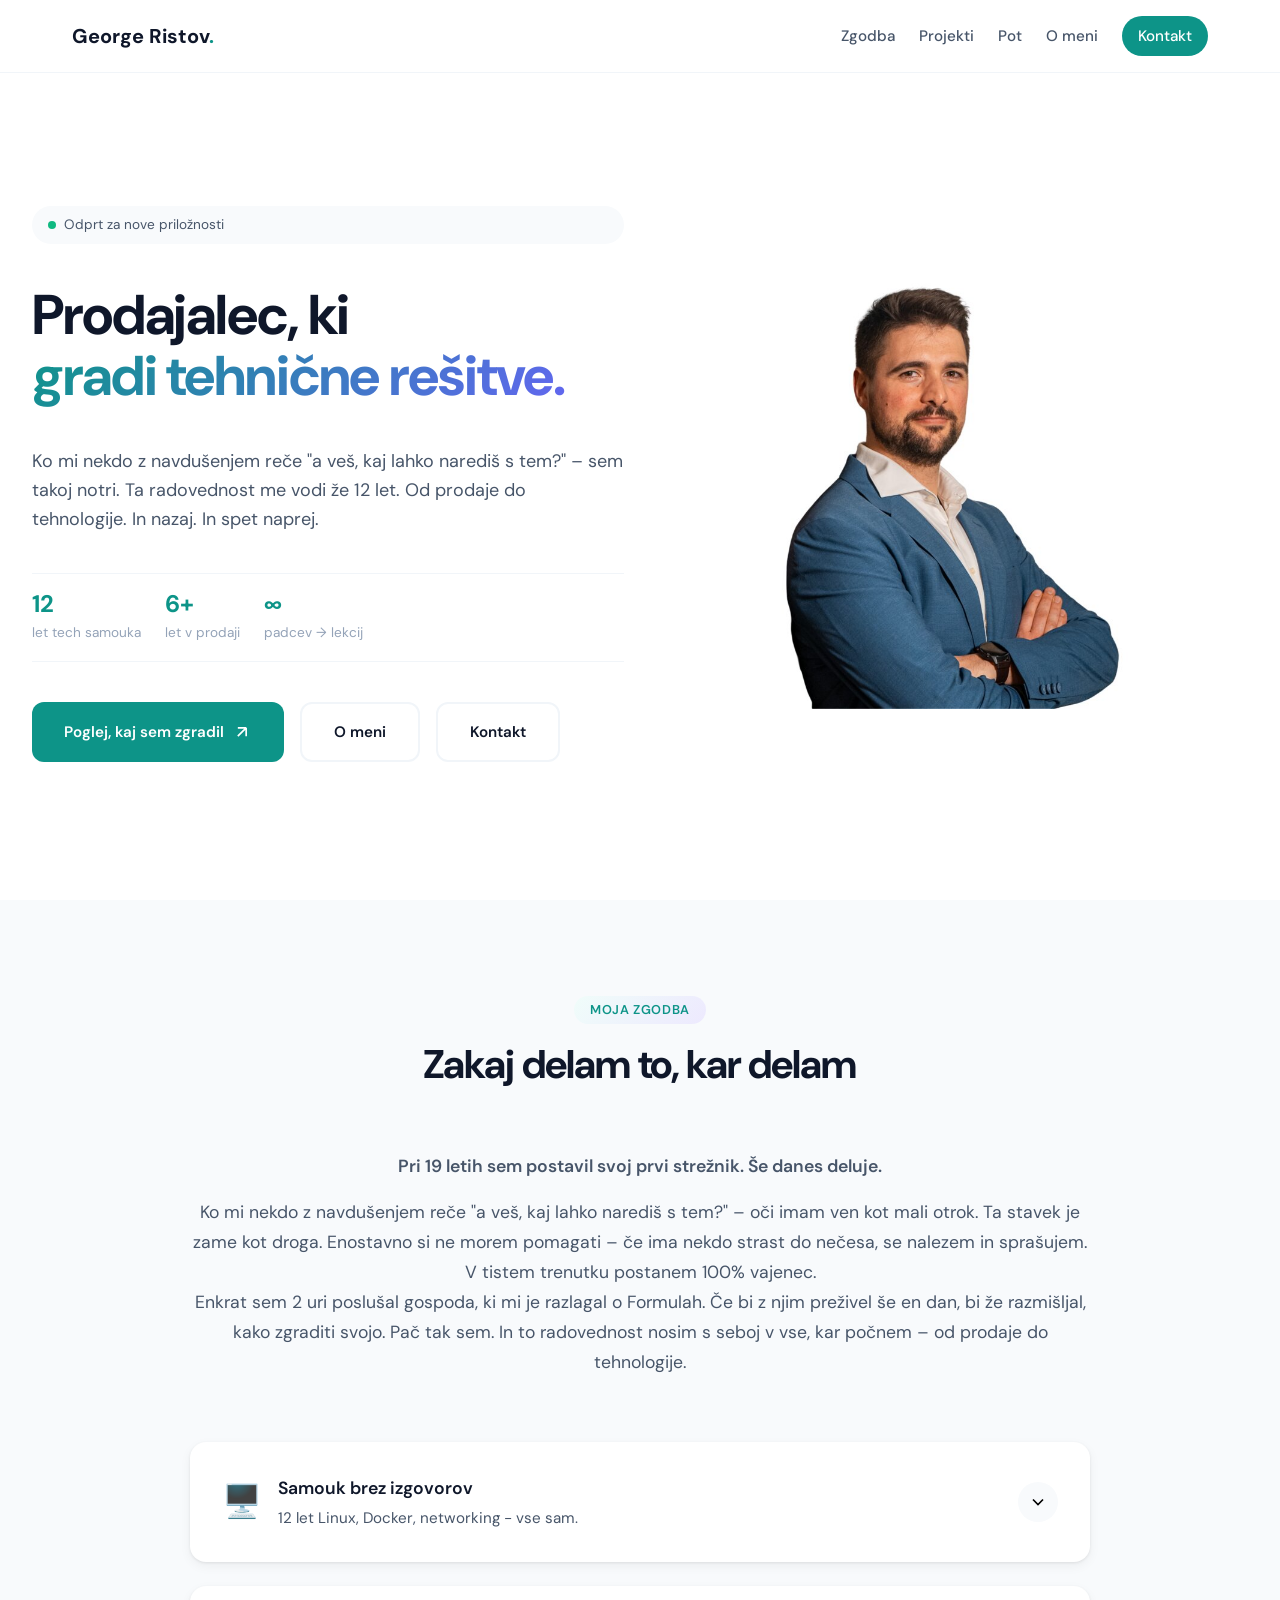
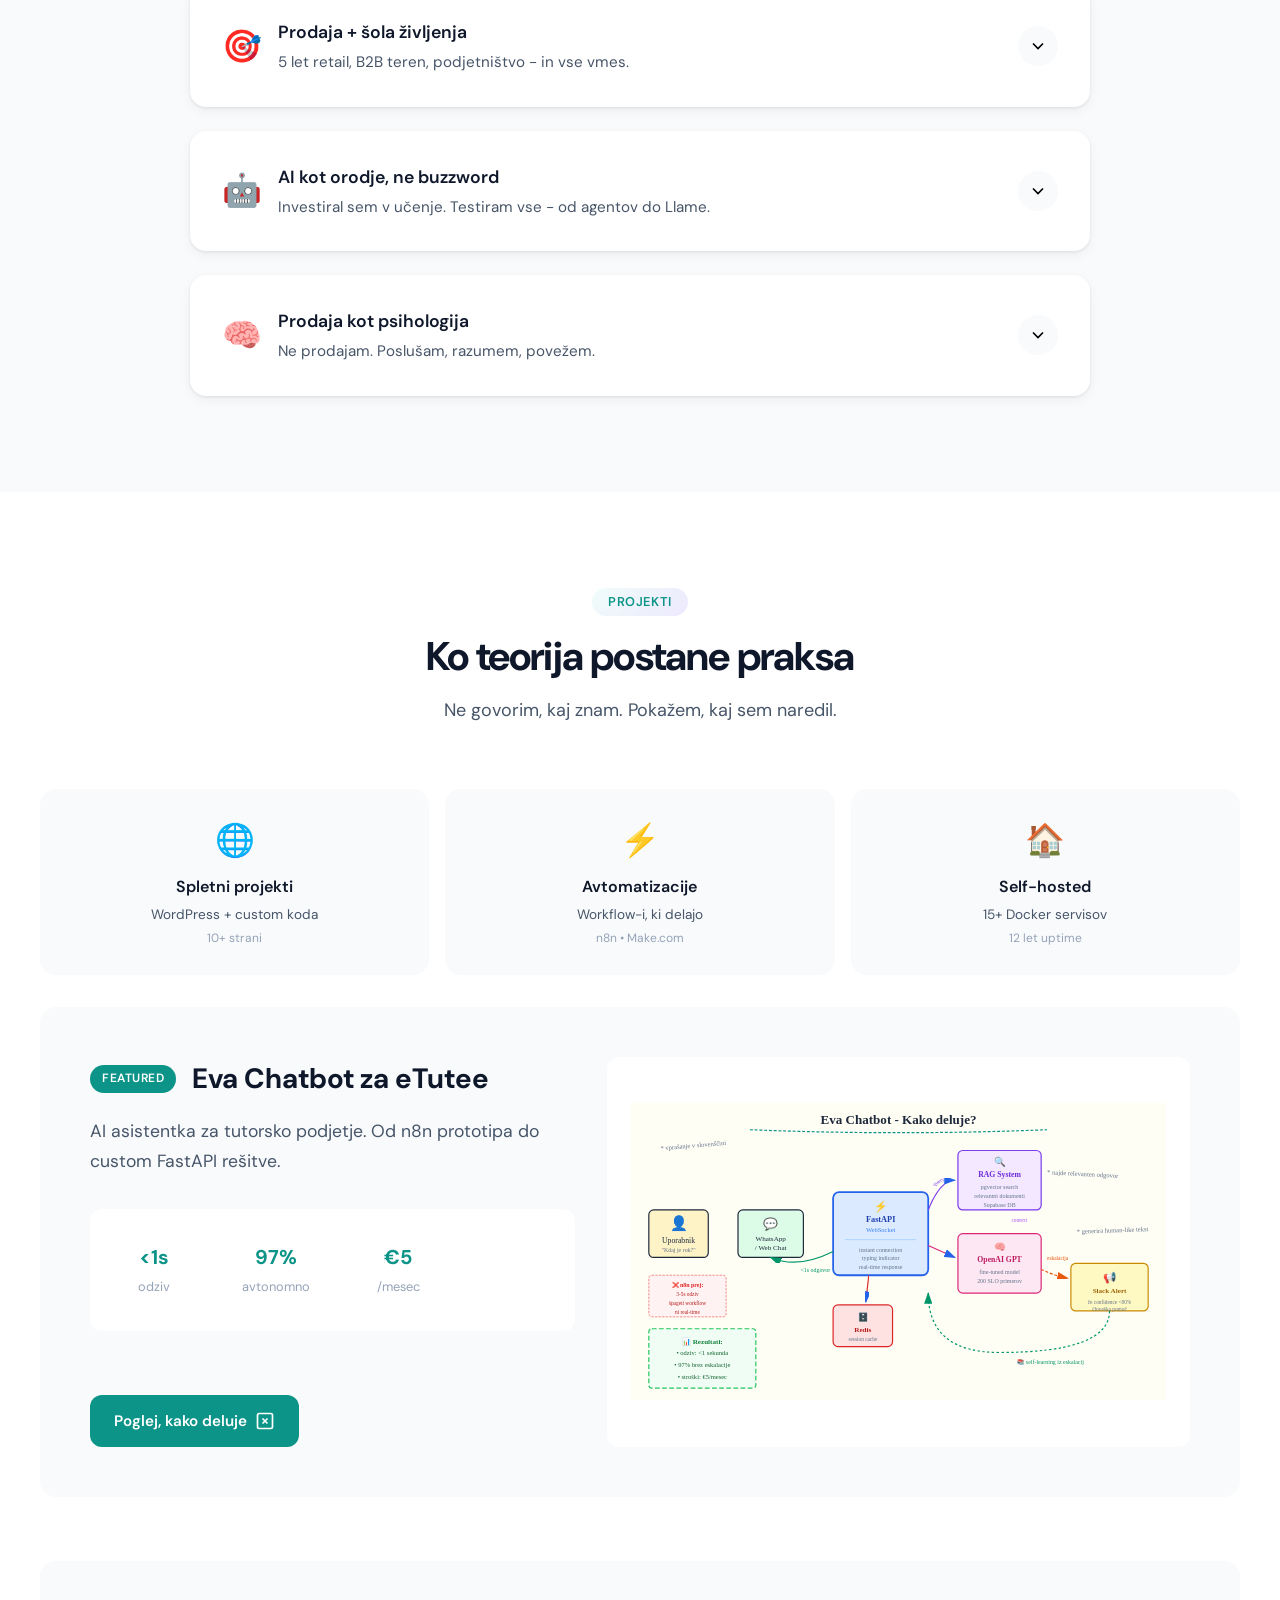
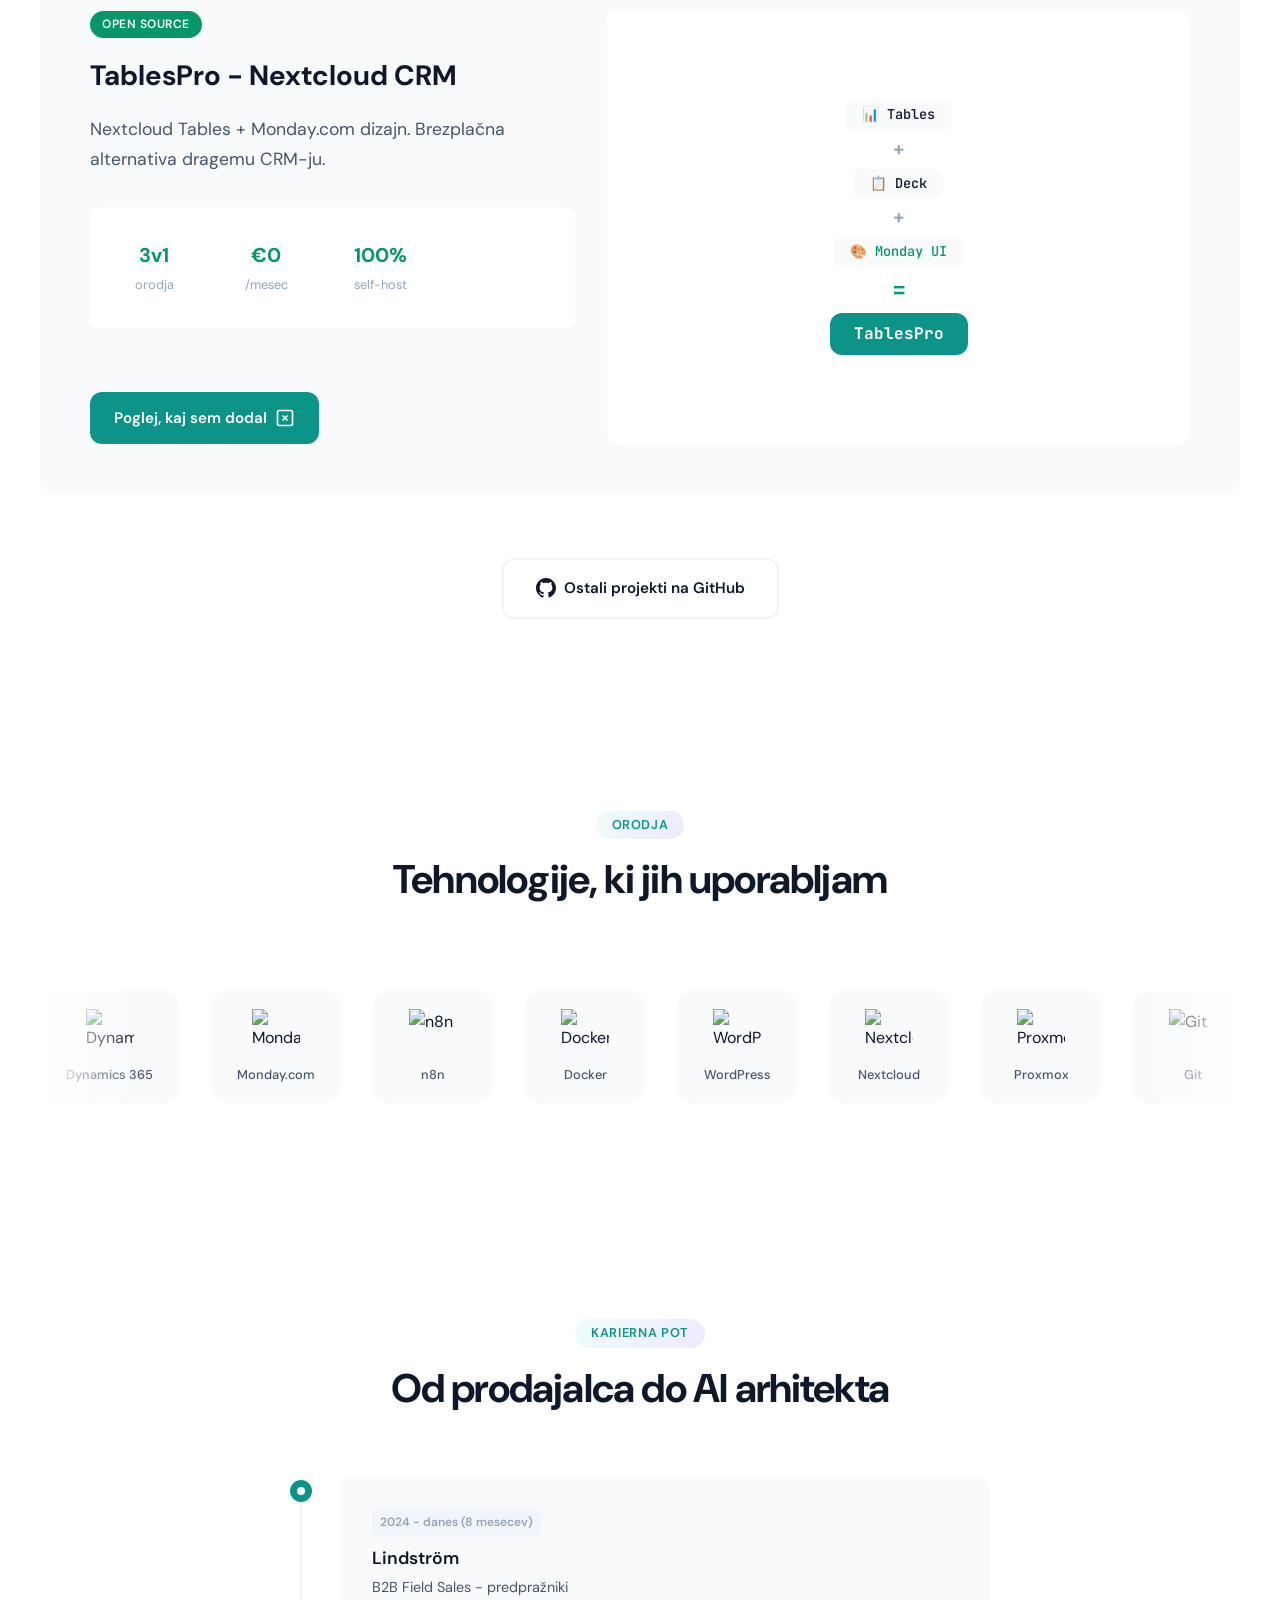
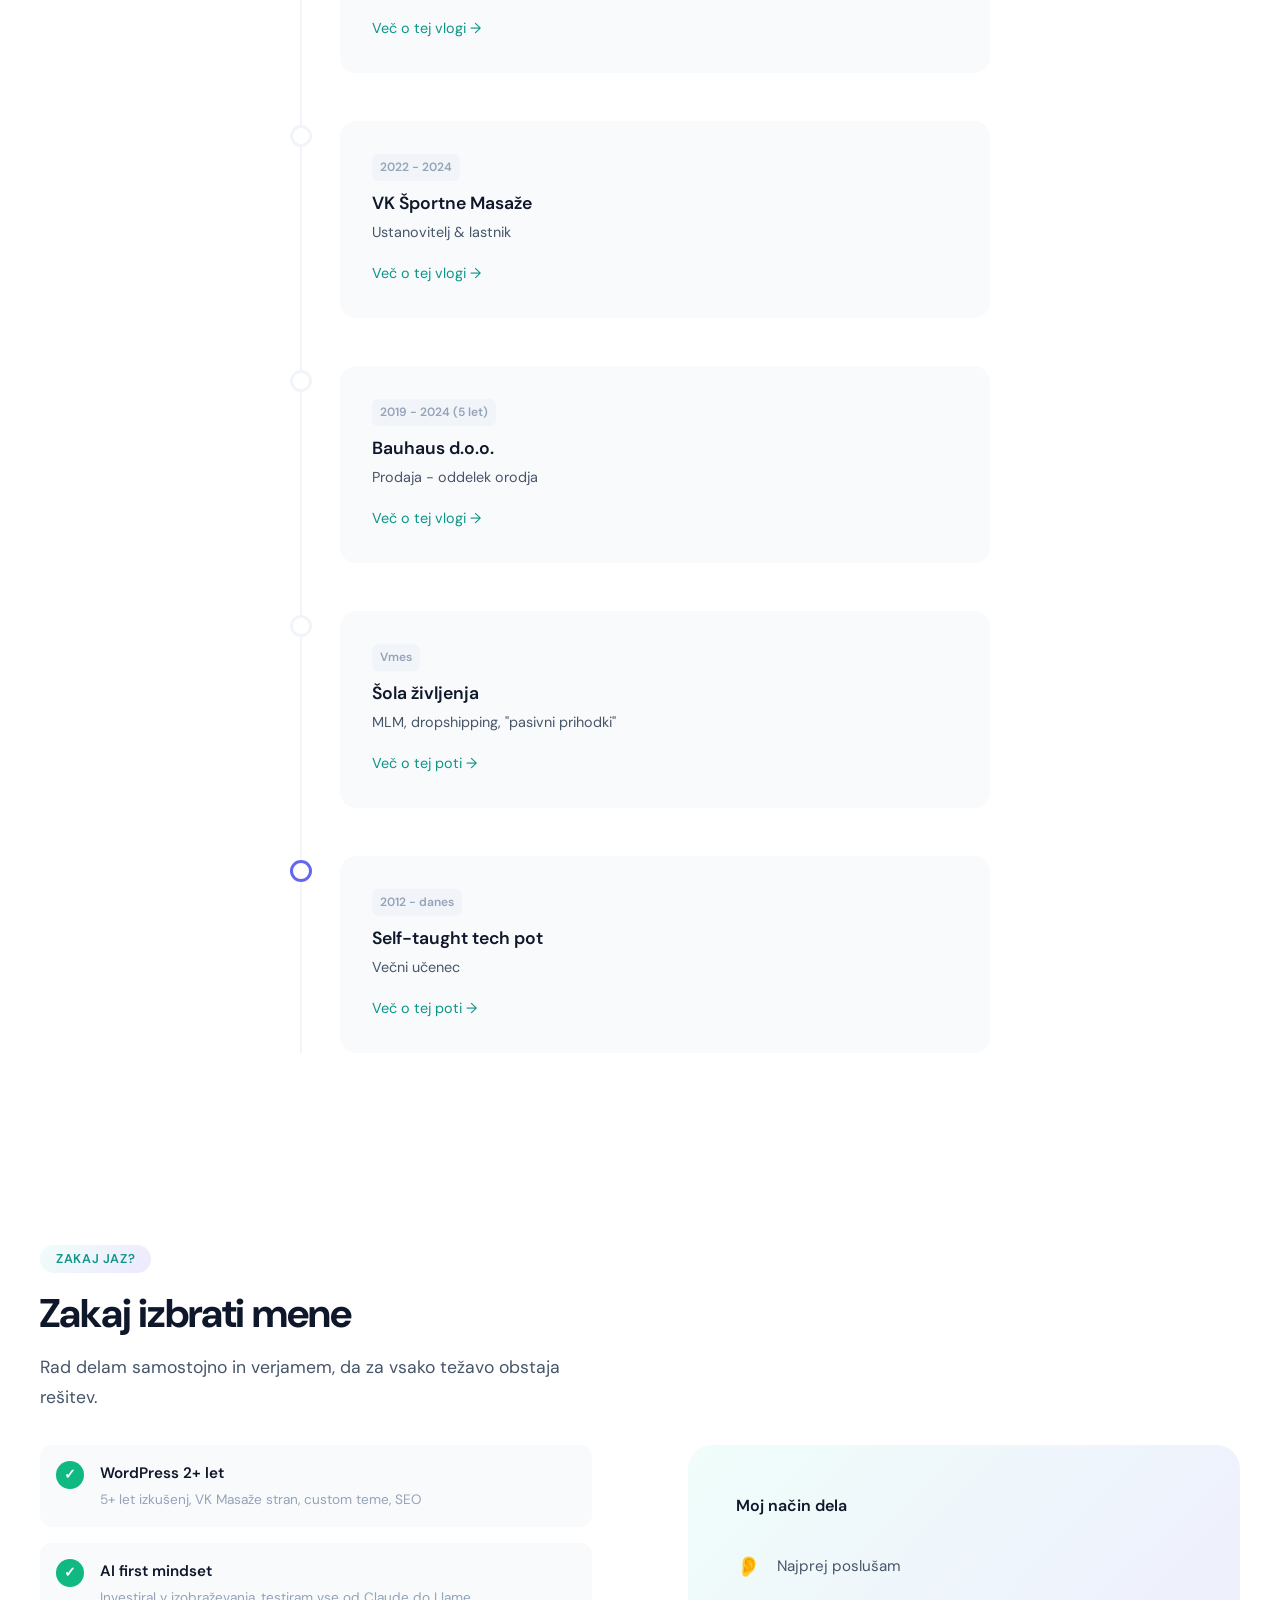
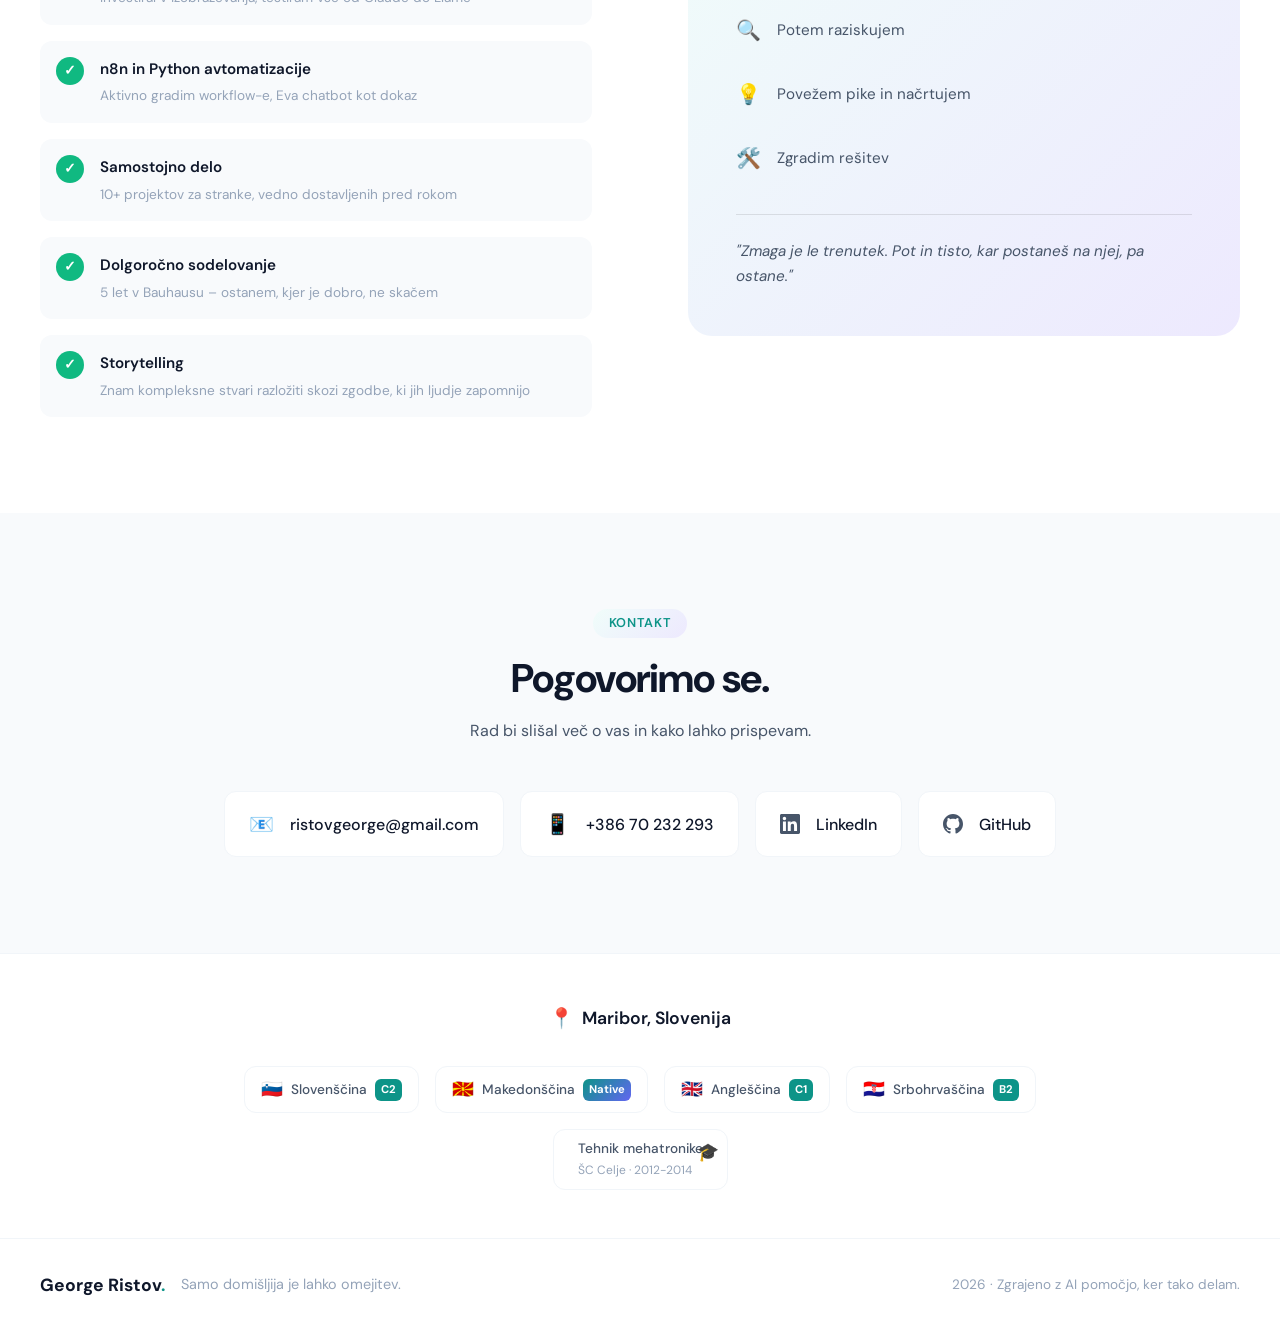
==== commit 6084e83d: "Optimizirana slika in responsive hero popravki - george-optimized.jpg (51KB namesto 2.1MB) - Hero se" ====
--- a/index.html
+++ b/index.html
@@ -71,7 +71,7 @@
         </div>
 
         <div class="hero-visual">
-            <img src="george.png" alt="George Ristov" class="hero-image">
+            <img src="george-optimized.jpg" alt="George Ristov" class="hero-image">
         </div>
     </section>
 
--- a/styles.css
+++ b/styles.css
@@ -161,25 +161,22 @@
    ========================================================================== */
 
 .hero {
-    height: 100dvh; /* Dynamic viewport height - boljše za mobile */
-    min-height: 600px;
-    max-height: 900px; /* Prepreči pretirano raztegovanje na velikih zaslonih */
+    min-height: 100dvh;
     display: grid;
-    grid-template-columns: 1fr auto;
-    align-items: end; /* Poravnava na dno */
-    gap: var(--space-lg);
-    padding: 80px var(--space-xl) 0;
+    grid-template-columns: 1fr 1fr;
+    align-items: center;
+    gap: var(--space-xl);
+    padding: 100px var(--space-xl) var(--space-xl);
     max-width: 1400px;
     margin: 0 auto;
     overflow: hidden;
 }
 
 .hero-container {
-    max-width: 550px;
+    max-width: 600px;
     display: flex;
     flex-direction: column;
-    justify-content: flex-end; /* Vsebina poravnana na dno */
-    padding-bottom: var(--space-xl);
+    gap: var(--space-lg);
 }
 
 .hero-badge {
@@ -311,18 +308,17 @@
 /* Hero Visual */
 .hero-visual {
     display: flex;
-    align-items: flex-end;
-    justify-content: flex-end;
-    position: relative;
+    align-items: center;
+    justify-content: center;
 }
 
 .hero-image {
-    height: calc(100dvh - 80px);
-    max-height: 820px;
+    max-width: 100%;
+    max-height: 450px;
     width: auto;
+    height: auto;
     object-fit: contain;
-    object-position: bottom right;
-    display: block;
+    border-radius: var(--radius-lg);
 }
 
 .visual-card {
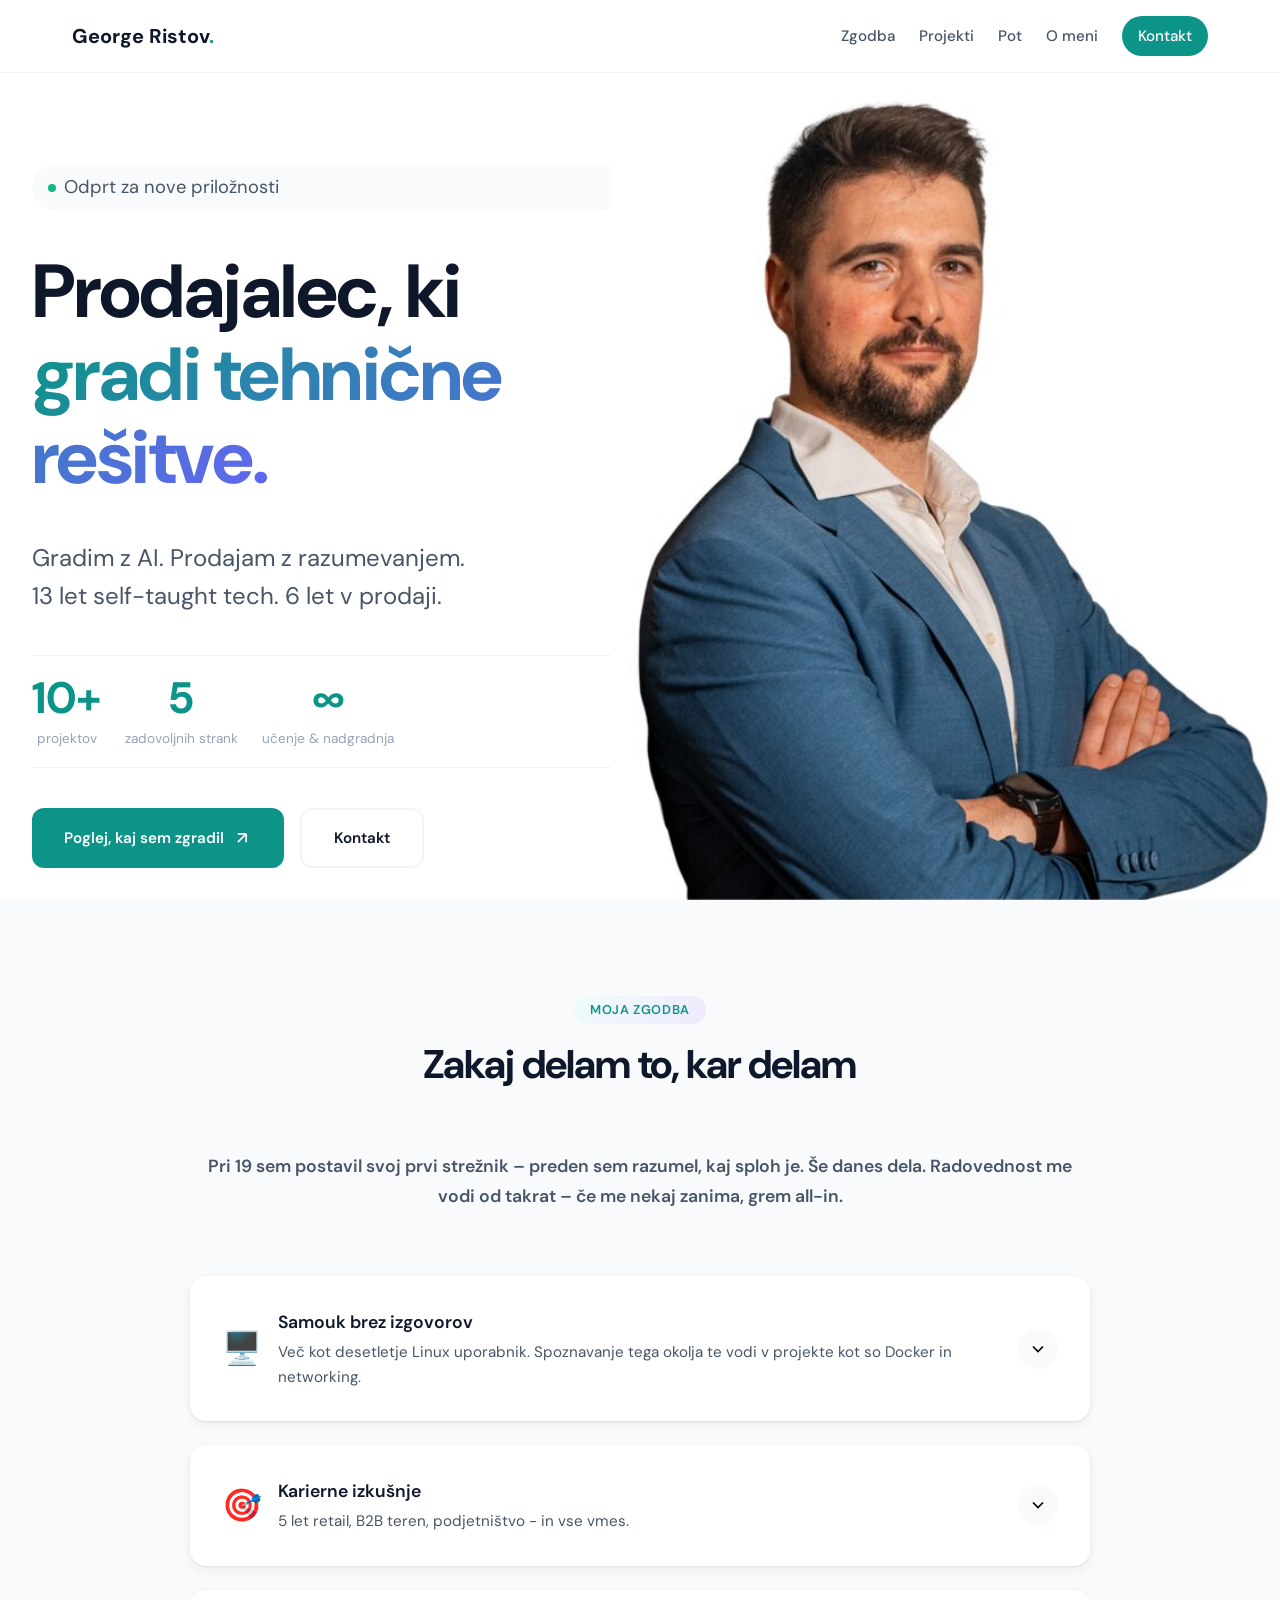
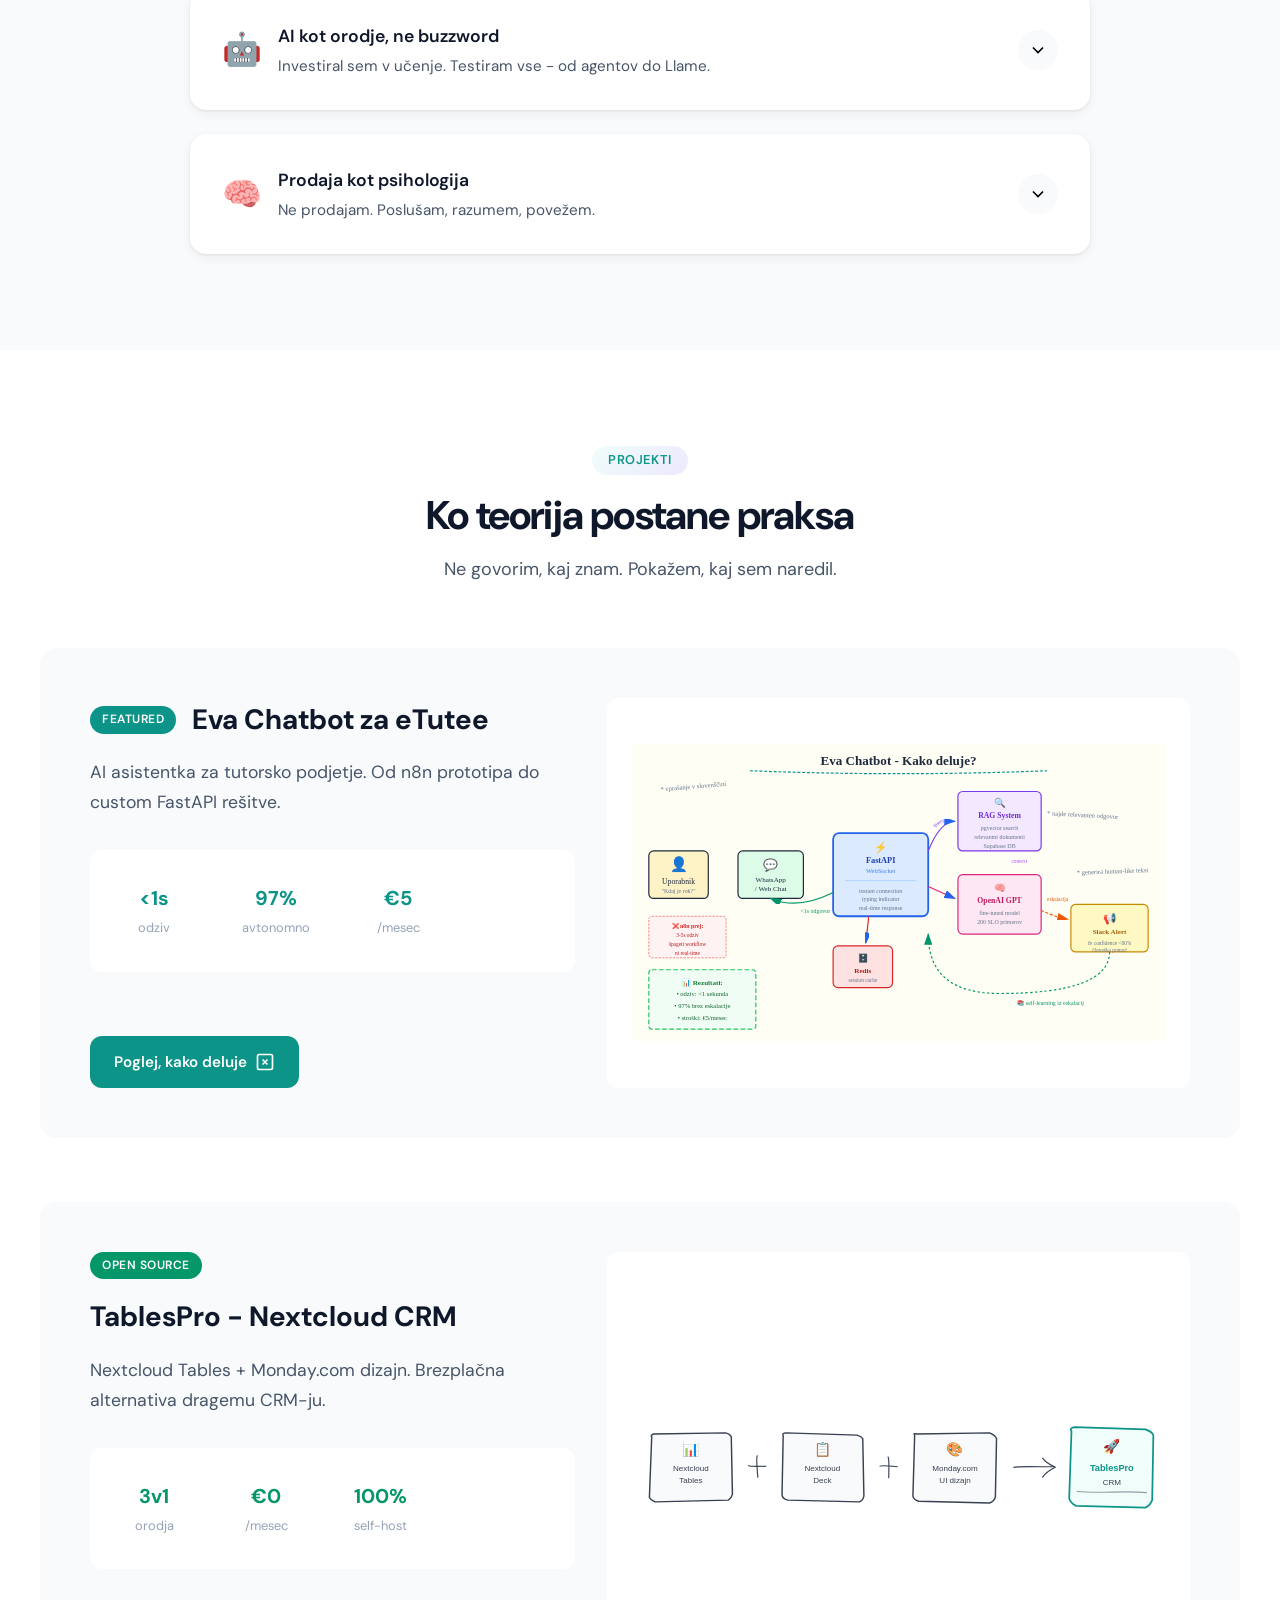
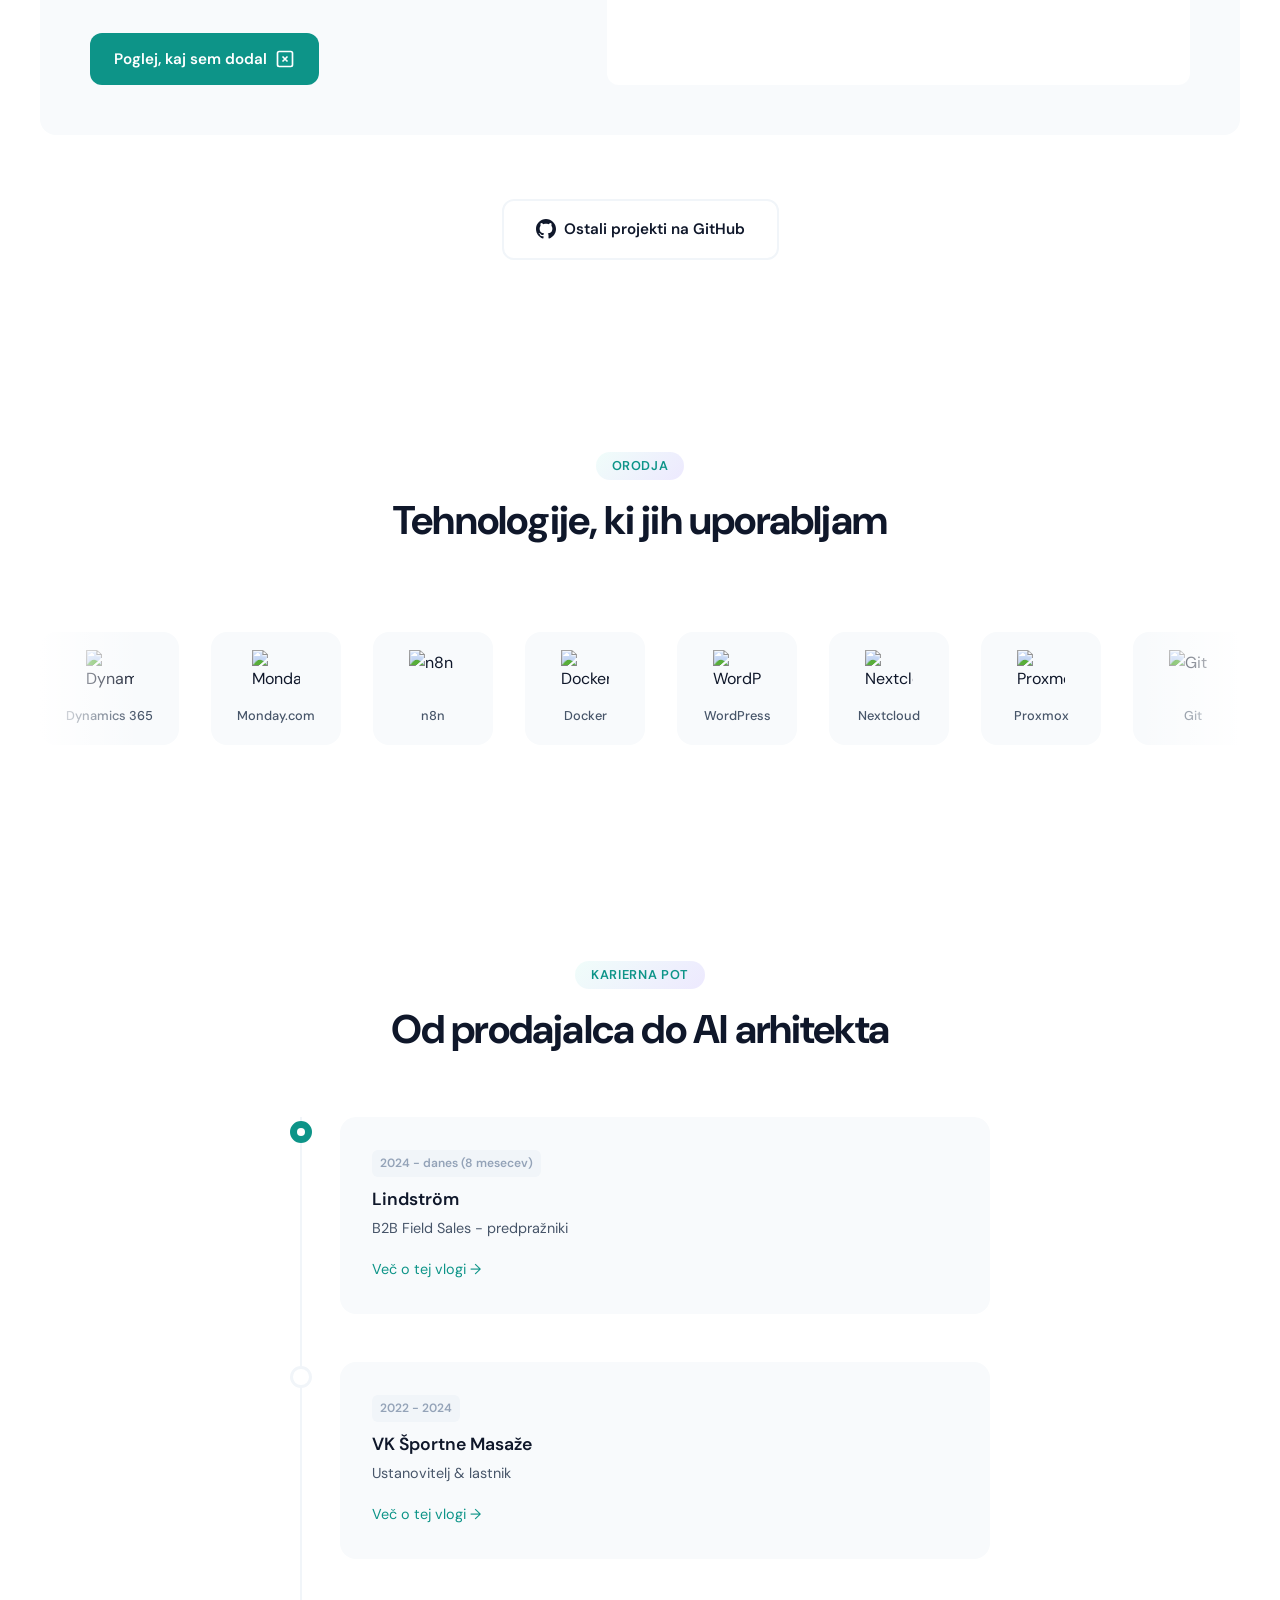
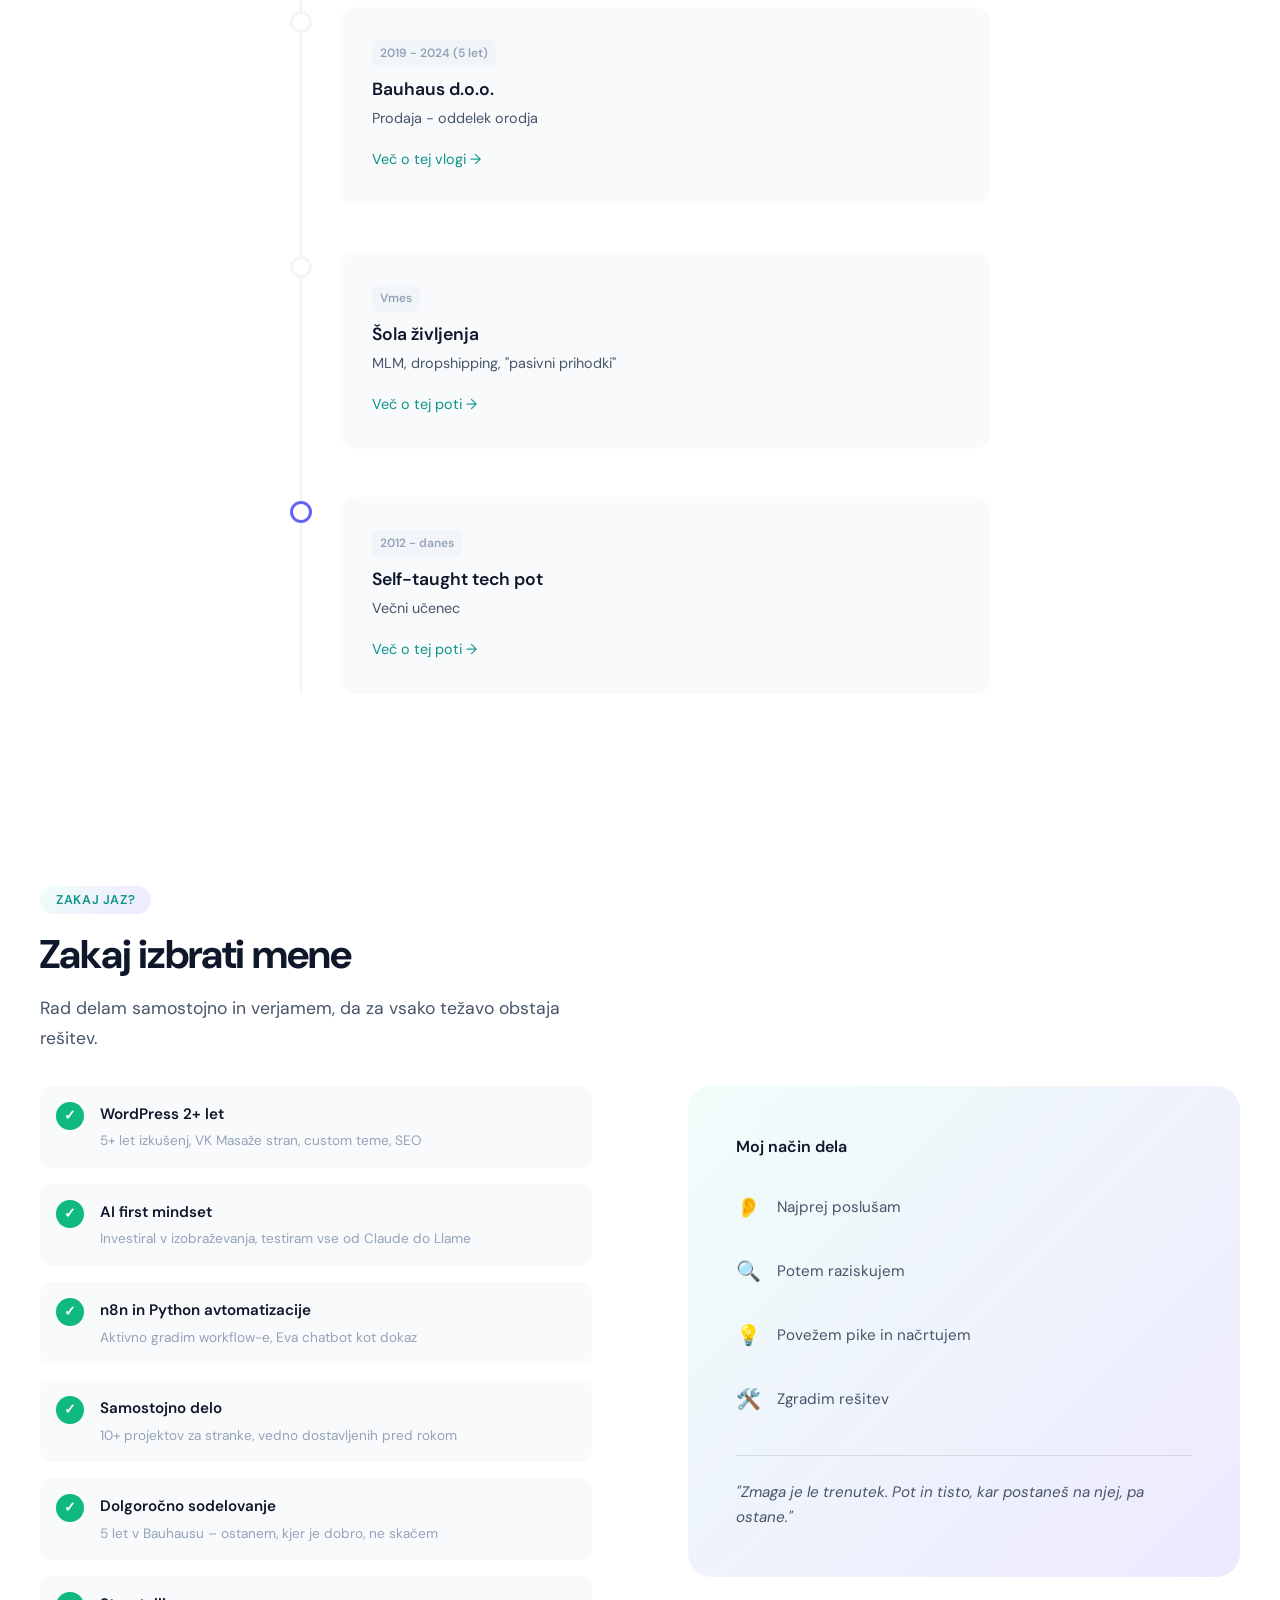
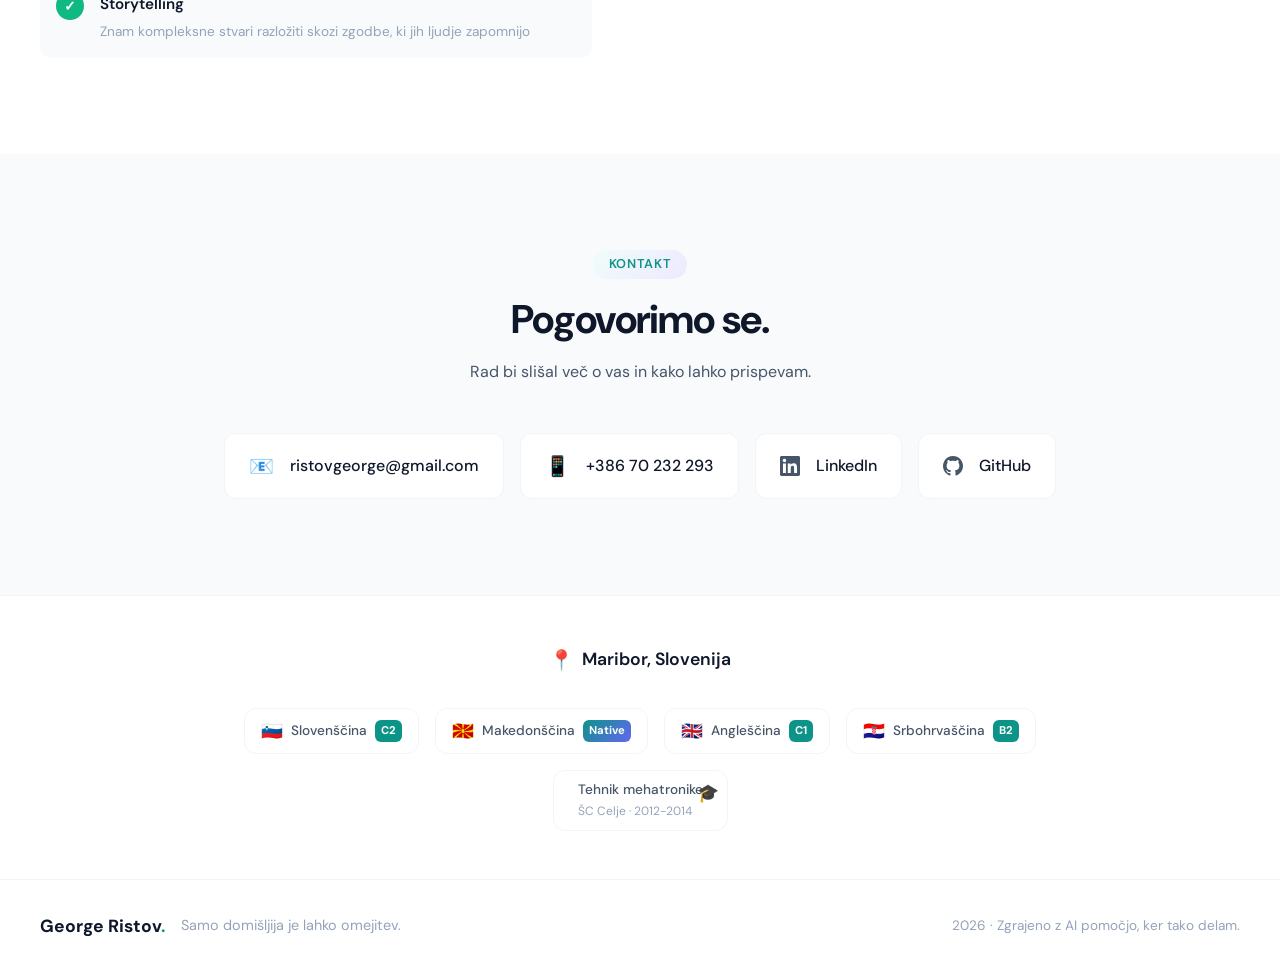
==== commit cb6ff01d: "Add TablesPro horizontal architecture SVG, update card preview - Replace vertical tech-preview HTML " ====
--- a/index.html
+++ b/index.html
@@ -8,13 +8,13 @@
     <link rel="preconnect" href="https://fonts.googleapis.com">
     <link rel="preconnect" href="https://fonts.gstatic.com" crossorigin>
     <link href="https://fonts.googleapis.com/css2?family=DM+Sans:wght@400;500;600;700&family=JetBrains+Mono:wght@400;500&display=swap" rel="stylesheet">
-    <link rel="stylesheet" href="styles.css">
+    <link rel="stylesheet" href="styles.css?v=20260106o">
 </head>
-<body>
+<body id="top">
     <!-- Navigation -->
     <nav class="nav">
         <div class="nav-container">
-            <a href="#" class="nav-logo">George Ristov<span class="accent">.</span></a>
+            <a href="#top" class="nav-logo">George Ristov<span class="accent">.</span></a>
             <div class="nav-links">
                 <a href="#zgodba" class="nav-link">Zgodba</a>
                 <a href="#projekti" class="nav-link">Projekti</a>
@@ -39,22 +39,22 @@
             </h1>
 
             <p class="hero-subtitle">
-                Ko mi nekdo z navdušenjem reče "a veš, kaj lahko narediš s tem?" – sem takoj notri.
-                Ta radovednost me vodi že 12 let. Od prodaje do tehnologije. In nazaj. In spet naprej.
+                Gradim z AI. Prodajam z razumevanjem.<br>
+                13 let self-taught tech. 6 let v prodaji.
             </p>
 
             <div class="hero-stats">
                 <div class="stat-item">
-                    <span class="stat-value">12</span>
-                    <span class="stat-label">let tech samouka</span>
+                    <span class="stat-value" id="github-repos">10+</span>
+                    <span class="stat-label">projektov</span>
                 </div>
                 <div class="stat-item">
-                    <span class="stat-value">6+</span>
-                    <span class="stat-label">let v prodaji</span>
+                    <span class="stat-value">5</span>
+                    <span class="stat-label">zadovoljnih strank</span>
                 </div>
                 <div class="stat-item">
                     <span class="stat-value">∞</span>
-                    <span class="stat-label">padcev → lekcij</span>
+                    <span class="stat-label">učenje & nadgradnja</span>
                 </div>
             </div>
 
@@ -65,7 +65,6 @@
                         <path d="M7 17L17 7M17 7H7M17 7V17"/>
                     </svg>
                 </a>
-                <a href="o-meni.html" class="btn btn-secondary">O meni</a>
                 <a href="#kontakt" class="btn btn-secondary">Kontakt</a>
             </div>
         </div>
@@ -86,17 +85,7 @@
             <div class="story-content">
                 <div class="story-intro">
                     <p class="story-lead">
-                        Pri 19 letih sem postavil svoj prvi strežnik. Še danes deluje.
-                    </p>
-                    <p>
-                        Ko mi nekdo z navdušenjem reče "a veš, kaj lahko narediš s tem?" – oči imam ven kot
-                        mali otrok. Ta stavek je zame kot droga. Enostavno si ne morem pomagati – če ima nekdo
-                        strast do nečesa, se nalezem in sprašujem. V tistem trenutku postanem 100% vajenec.
-                    </p>
-                    <p>
-                        Enkrat sem 2 uri poslušal gospoda, ki mi je razlagal o Formulah. Če bi z njim preživel
-                        še en dan, bi že razmišljal, kako zgraditi svojo. Pač tak sem. In to radovednost
-                        nosim s seboj v vse, kar počnem – od prodaje do tehnologije.
+                        Pri 19 sem postavil svoj prvi strežnik – preden sem razumel, kaj sploh je. Še danes dela. Radovednost me vodi od takrat – če me nekaj zanima, grem all-in.
                     </p>
                 </div>
 
@@ -107,7 +96,7 @@
                             <div class="card-icon">🖥️</div>
                             <div class="card-info">
                                 <h3>Samouk brez izgovorov</h3>
-                                <p>12 let Linux, Docker, networking - vse sam.</p>
+                                <p>Več kot desetletje Linux uporabnik. Spoznavanje tega okolja te vodi v projekte kot so Docker in networking.</p>
                             </div>
                             <button class="expand-btn" aria-label="Razširi">
                                 <svg width="20" height="20" viewBox="0 0 24 24" fill="none" stroke="currentColor" stroke-width="2">
@@ -121,10 +110,10 @@
                             <div class="detail-list">
                                 <p class="detail-heading"><strong>Ključni dosežki:</strong></p>
                                 <ul>
-                                    <li>✅ <strong>Lastna infrastruktura:</strong> Strežnik, ki deluje 12 let, 15+ Docker vsebnikov v produkciji</li>
-                                    <li>💡 <strong>Pragmatičen pristop:</strong> Rajši Uptime Kuma kot Zabbix – preprostost pred kompleksnostjo</li>
+                                    <li>✅ <strong>Lastna infrastruktura:</strong> Strežnik iz 2013 – še vedno v produkciji, 15+ Docker vsebnikov</li>
+                                    <li>💡 <strong>Hands-on pristop:</strong> Najprej naredim, potem razumem.</li>
                                     <li>🔒 <strong>Admin naloge:</strong> Backup strategije, firewall (UFW), SSL certifikati, uporabniški management</li>
-                                    <li>🎓 <strong>Mentorji:</strong> Network Chuck, David Bombal – vse naučeno preko YouTube in prakse</li>
+                                    <li>🎓 <strong>Samoizobraževanje:</strong> Od YouTuba do prakse. Networking, varnost, optimizacija – vse iz radovednosti.</li>
                                 </ul>
                             </div>
 
@@ -135,7 +124,7 @@
                                 <span>Docker</span>
                                 <span>Proxmox</span>
                                 <span>Open Source</span>
-                                <span>12+ let</span>
+                                <span>10+ let</span>
                             </div>
                         </div>
                     </div>
@@ -145,7 +134,7 @@
                         <div class="card-preview">
                             <div class="card-icon">🎯</div>
                             <div class="card-info">
-                                <h3>Prodaja + šola življenja</h3>
+                                <h3>Karierne izkušnje</h3>
                                 <p>5 let retail, B2B teren, podjetništvo - in vse vmes.</p>
                             </div>
                             <button class="expand-btn" aria-label="Razširi">
@@ -205,14 +194,18 @@
                                 </ul>
                             </div>
 
-                            <p class="detail-result"><strong>Rezultat:</strong> Ne znam programirati v klasičnem smislu. Ampak razumem arhitekturo, vem, kaj potrebujem, in znam AI-ju pojasniti tako, da naredi točno to. <em>"I let AI write it, I debug it."</em></p>
+                            <p class="detail-result"><strong>Rezultat:</strong> Najprej poznam orodja za projekt. Potem naredim strukturiran načrt. Šele nato AI piše kodo – jaz jo debugiram. Tako zmanjšam halucinacije in dobim točno to, kar potrebujem.</p>
 
                             <div class="detail-tags">
                                 <span>Claude</span>
                                 <span>ChatGPT</span>
+                                <span>Gemini</span>
+                                <span>Perplexity</span>
+                                <span>Grok</span>
+                                <span>NotebookLM</span>
                                 <span>Llama</span>
+                                <span>Ollama</span>
                                 <span>n8n</span>
-                                <span>Ollama</span>
                             </div>
                         </div>
                     </div>
@@ -268,45 +261,6 @@
                 <p class="section-desc">Ne govorim, kaj znam. Pokažem, kaj sem naredil.</p>
             </div>
 
-            <!-- Quick Access Cards - Horizontal -->
-            <div class="projects-showcase horizontal">
-                <!-- Web Projects Card -->
-                <div class="showcase-card" data-modal="webprojects">
-                    <div class="showcase-icon">🌐</div>
-                    <div class="showcase-content">
-                        <h4>Spletni projekti</h4>
-                        <p>WordPress + custom koda</p>
-                        <div class="showcase-stats">
-                            <span>10+ strani</span>
-                        </div>
-                    </div>
-                </div>
-
-                <!-- Automations Card -->
-                <div class="showcase-card" data-modal="automations">
-                    <div class="showcase-icon">⚡</div>
-                    <div class="showcase-content">
-                        <h4>Avtomatizacije</h4>
-                        <p>Workflow-i, ki delajo</p>
-                        <div class="showcase-stats">
-                            <span>n8n • Make.com</span>
-                        </div>
-                    </div>
-                </div>
-
-                <!-- Self-hosted Stack Card -->
-                <div class="showcase-card" data-modal="selfhosted">
-                    <div class="showcase-icon">🏠</div>
-                    <div class="showcase-content">
-                        <h4>Self-hosted</h4>
-                        <p>15+ Docker servisov</p>
-                        <div class="showcase-stats">
-                            <span>12 let uptime</span>
-                        </div>
-                    </div>
-                </div>
-            </div>
-
             <!-- Featured Project: Eva -->
             <div class="project-featured-card" data-modal="eva">
                 <div class="project-card-content">
@@ -374,15 +328,7 @@
 
                 </div>
                 <div class="project-card-preview">
-                    <div class="tech-preview">
-                        <div class="tech-preview-item">📊 Tables</div>
-                        <div class="tech-preview-plus">+</div>
-                        <div class="tech-preview-item">📋 Deck</div>
-                        <div class="tech-preview-plus">+</div>
-                        <div class="tech-preview-item">🎨 Monday UI</div>
-                        <div class="tech-preview-equals">=</div>
-                        <div class="tech-preview-result">TablesPro</div>
-                    </div>
+                    <img src="tablespro-architecture.svg" alt="TablesPro Arhitektura: Nextcloud Tables + Deck + Monday UI = TablesPro" class="tech-preview-svg">
                 </div>
                 <button class="btn-modal-open">
                     <span>Poglej, kaj sem dodal</span>
@@ -537,11 +483,10 @@
                         </div>
                         <button class="expand-btn-text">Več o tej vlogi →</button>
                         <div class="timeline-details">
-                            <p>Terenska B2B prodaja tekstilnih storitev. Dynamics 365 CRM vsak dan. Razvil sem tudi interno Mat Tracker PWA aplikacijo za sledenje inventarju – ker sem jo potreboval.</p>
+                            <p>Terenska B2B prodaja tekstilnih storitev. Dynamics 365 CRM vsak dan.</p>
                             <div class="achievement-badges">
                                 <span>B2B teren</span>
                                 <span>Dynamics 365</span>
-                                <span>PWA app</span>
                             </div>
                         </div>
                     </div>
@@ -834,6 +779,6 @@
         </div>
     </div>
 
-    <script src="script.js"></script>
+    <script src="app.js?v=20260106"></script>
 </body>
 </html>
--- a/styles.css
+++ b/styles.css
@@ -161,15 +161,15 @@
    ========================================================================== */
 
 .hero {
-    min-height: 100dvh;
+    height: 100dvh;
     display: grid;
     grid-template-columns: 1fr 1fr;
-    align-items: center;
+    align-items: end;
     gap: var(--space-xl);
-    padding: 100px var(--space-xl) var(--space-xl);
+    padding: 80px var(--space-xl) 0;
     max-width: 1400px;
     margin: 0 auto;
-    overflow: hidden;
+    box-sizing: border-box;
 }
 
 .hero-container {
@@ -177,6 +177,7 @@
     display: flex;
     flex-direction: column;
     gap: var(--space-lg);
+    padding-bottom: var(--space-xl);
 }
 
 .hero-badge {
@@ -186,7 +187,7 @@
     padding: var(--space-sm) var(--space-md);
     background: var(--bg-secondary);
     border-radius: var(--radius-full);
-    font-size: 0.85rem;
+    font-size: 1.15rem;
     color: var(--text-secondary);
     margin-bottom: var(--space-md);
 }
@@ -205,7 +206,7 @@
 }
 
 .hero-title {
-    font-size: clamp(2.25rem, 4.5vw, 3.5rem);
+    font-size: clamp(3rem, 6vw, 4.7rem);
     font-weight: 700;
     line-height: 1.1;
     letter-spacing: -0.02em;
@@ -220,7 +221,7 @@
 }
 
 .hero-subtitle {
-    font-size: 1.125rem;
+    font-size: 1.5rem;
     color: var(--text-secondary);
     line-height: 1.6;
     margin-bottom: var(--space-md);
@@ -308,17 +309,19 @@
 /* Hero Visual */
 .hero-visual {
     display: flex;
-    align-items: center;
+    align-items: flex-end;
     justify-content: center;
 }
 
 .hero-image {
     max-width: 100%;
-    max-height: 450px;
+    max-height: calc(100dvh - 40px);
     width: auto;
     height: auto;
     object-fit: contain;
-    border-radius: var(--radius-lg);
+    object-position: bottom;
+    transform: scale(1.15);
+    transform-origin: bottom center;
 }
 
 .visual-card {
@@ -2115,12 +2118,12 @@
 }
 
 .hero-stats .stat-item {
-    text-align: left;
+    text-align: center;
 }
 
 .hero-stats .stat-value {
     display: block;
-    font-size: 1.5rem;
+    font-size: 44px;
     font-weight: 700;
     color: var(--accent-primary);
     line-height: 1.2;
@@ -2574,10 +2577,11 @@
 /* Tech preview visual - clean style */
 .tech-preview {
     display: flex;
-    flex-direction: column;
+    flex-direction: row;
+    flex-wrap: wrap;
     align-items: center;
     justify-content: center;
-    gap: var(--space-xs);
+    gap: var(--space-xs) var(--space-sm);
     padding: var(--space-md);
     font-family: var(--font-mono);
 }
@@ -2620,6 +2624,13 @@
     border-radius: var(--radius-md);
     font-size: 1rem;
     font-weight: 700;
+}
+
+.tech-preview-svg {
+    width: 100%;
+    max-width: 100%;
+    height: auto;
+    padding: var(--space-sm);
 }
 
 /* Projects More Button */
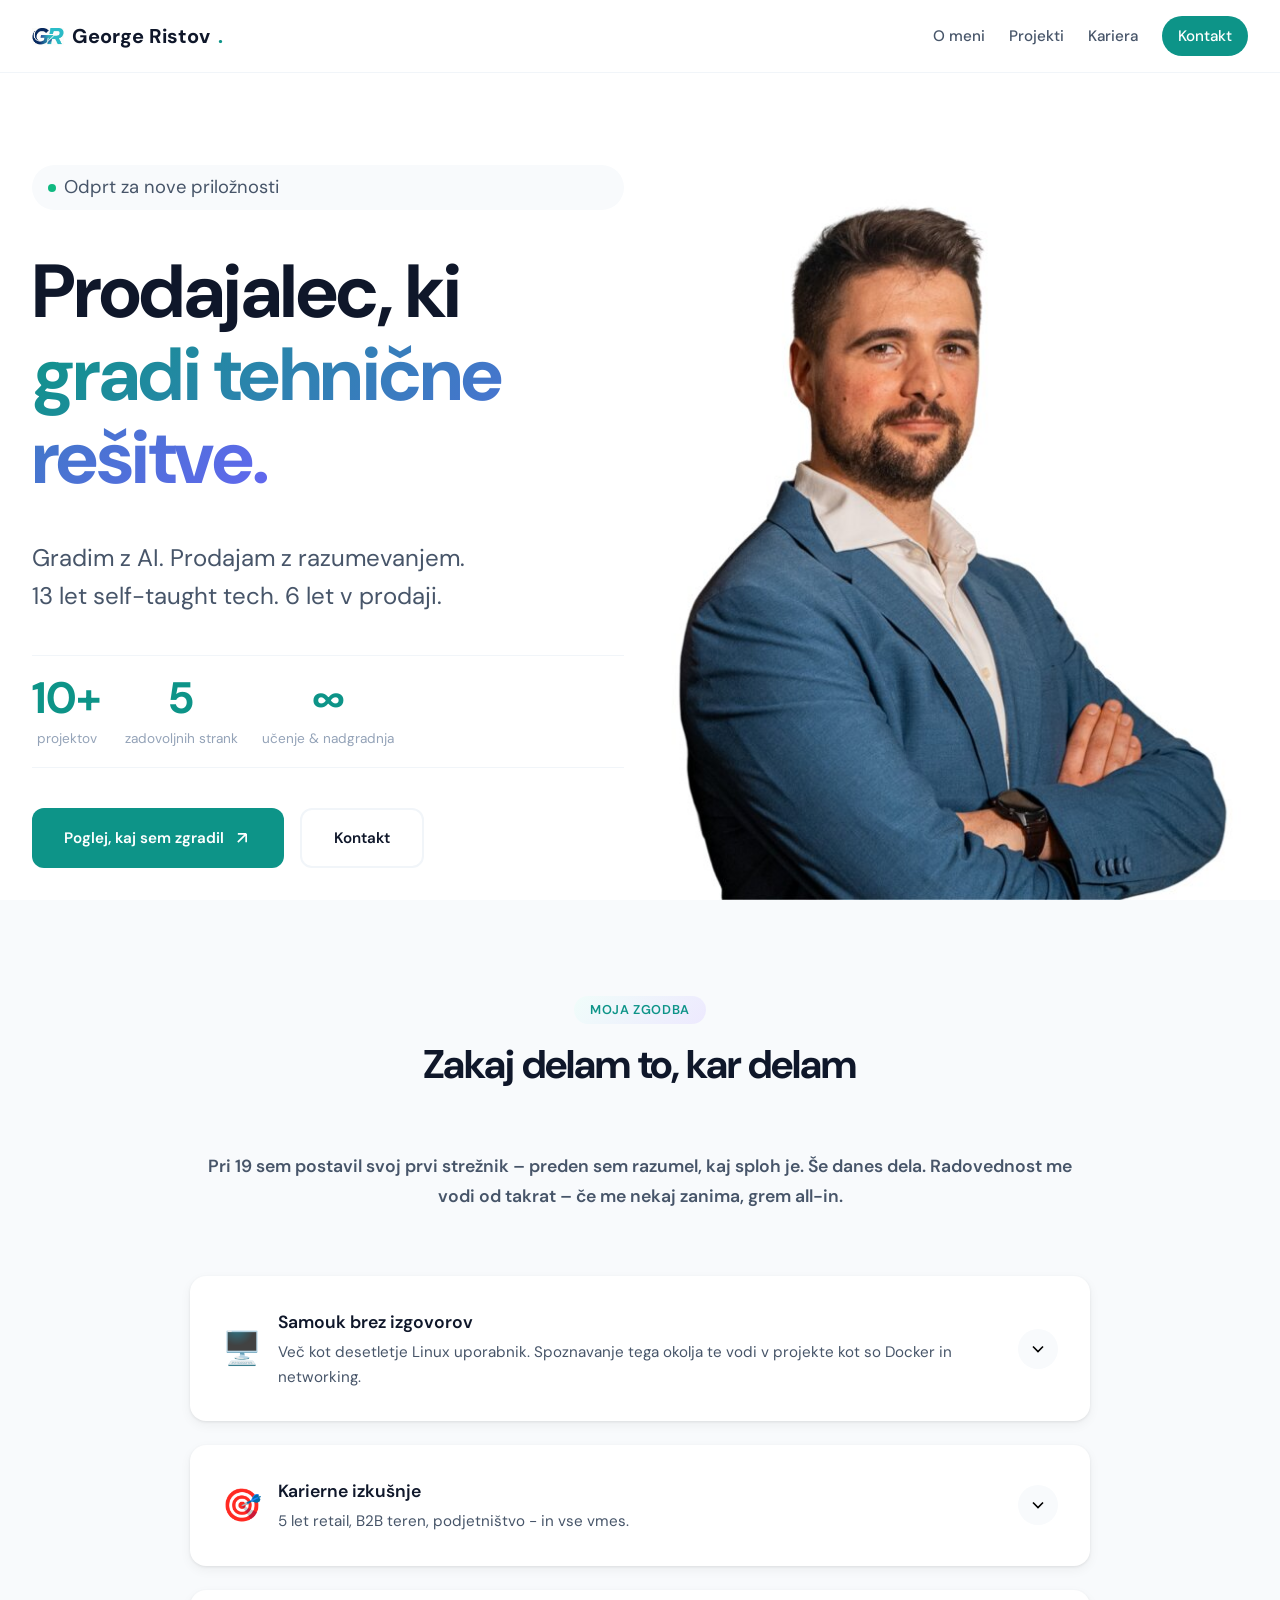
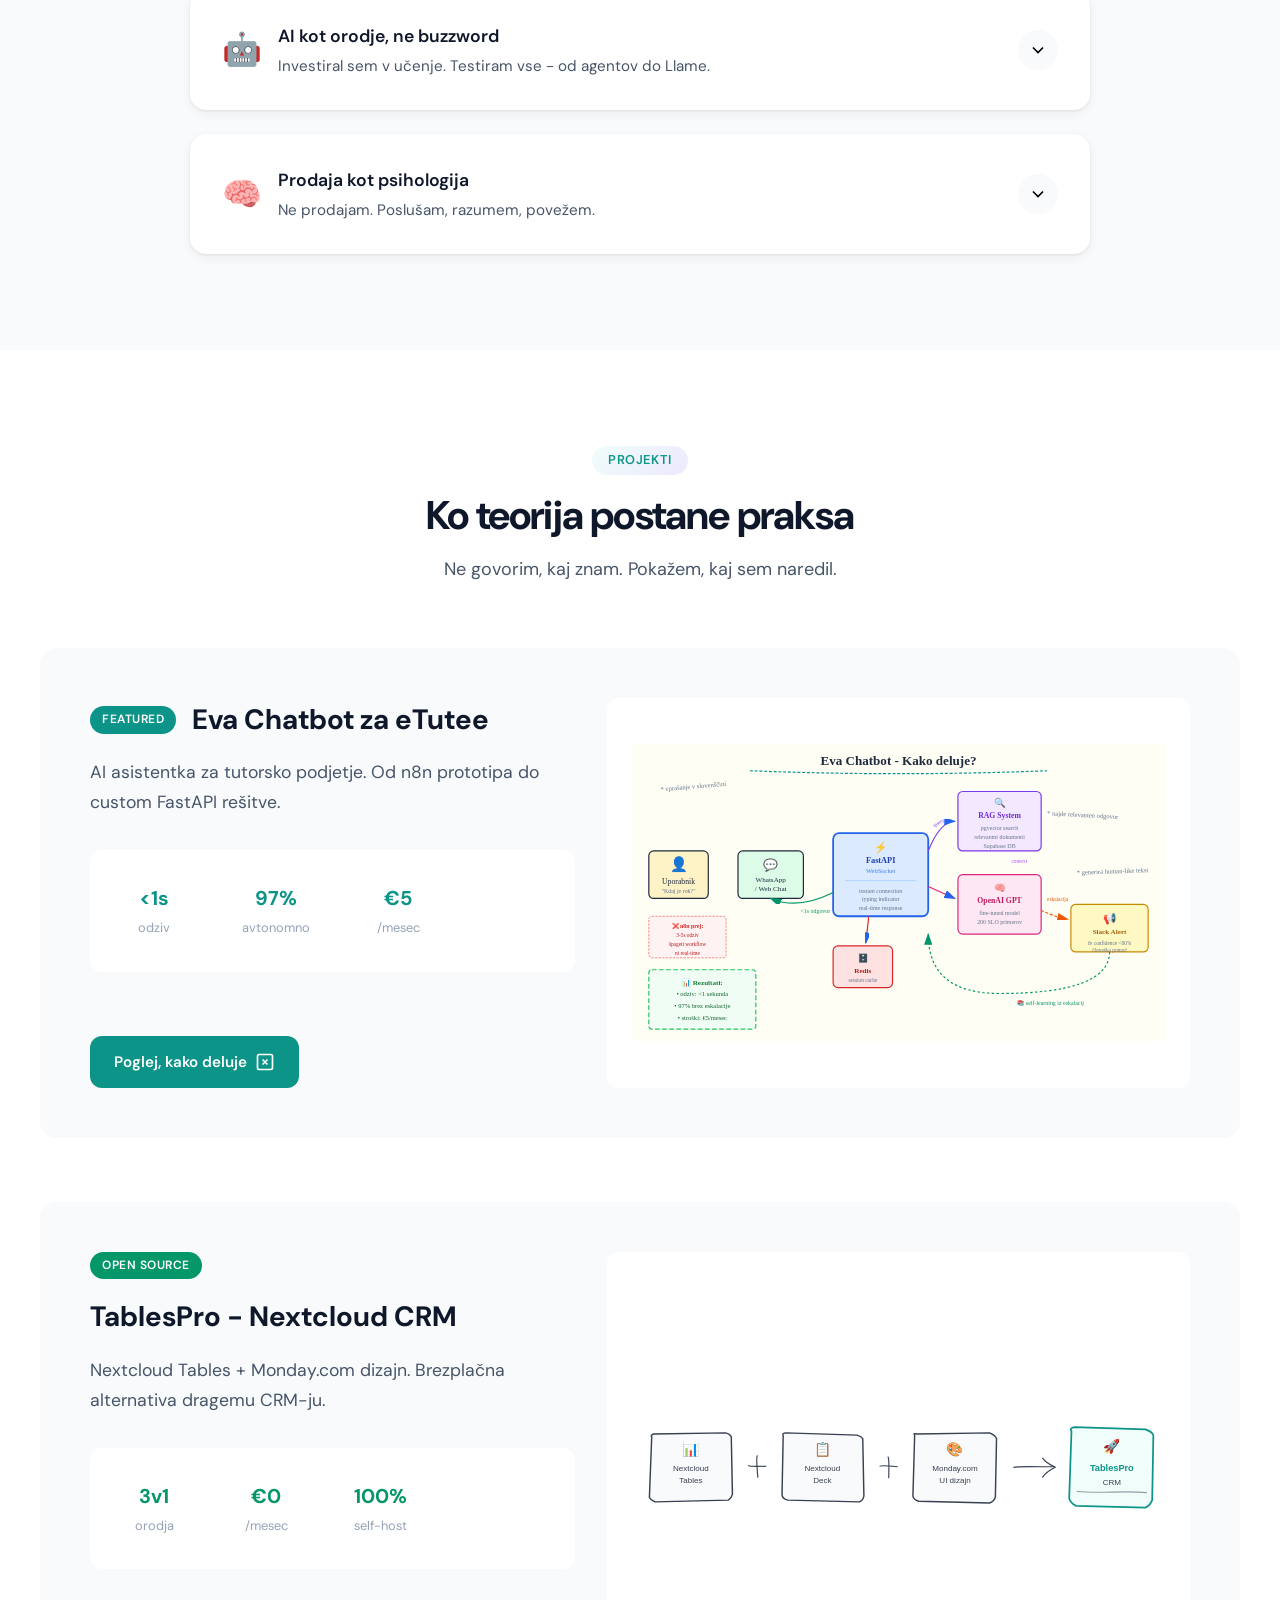
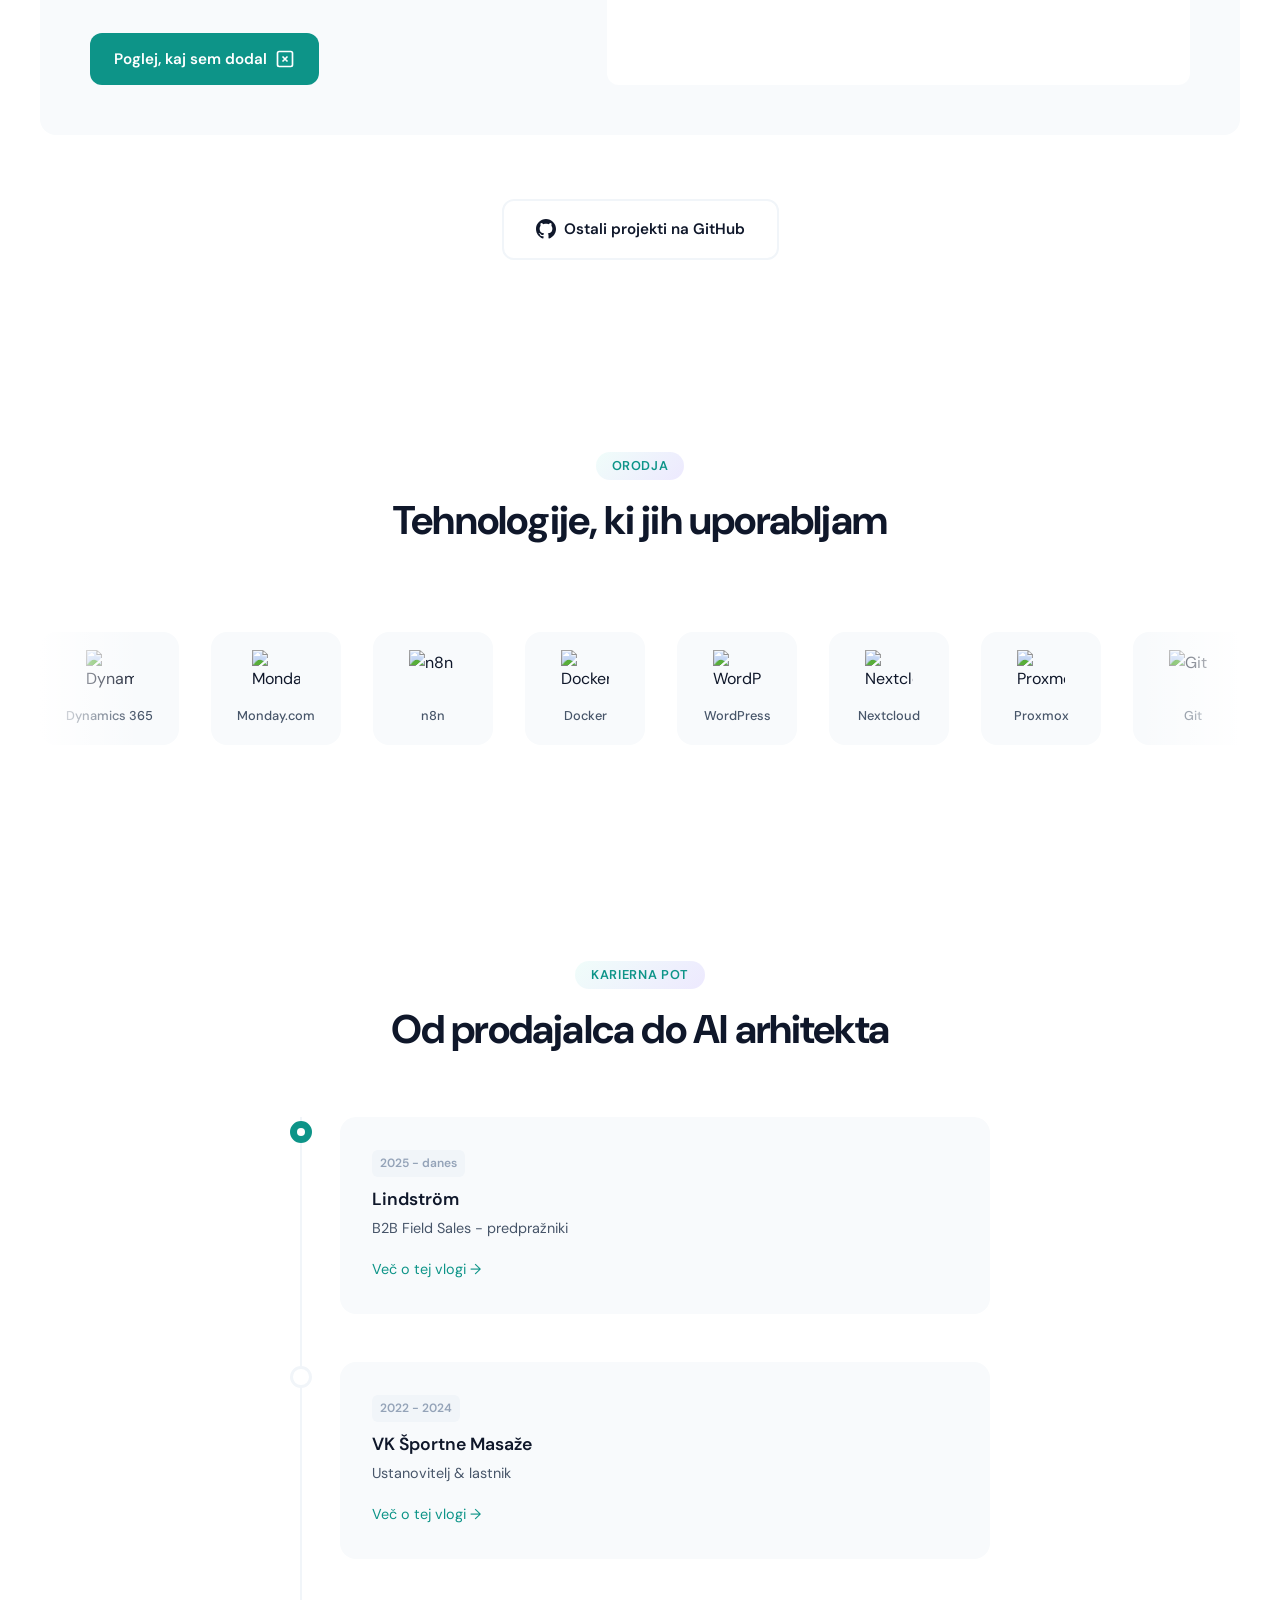
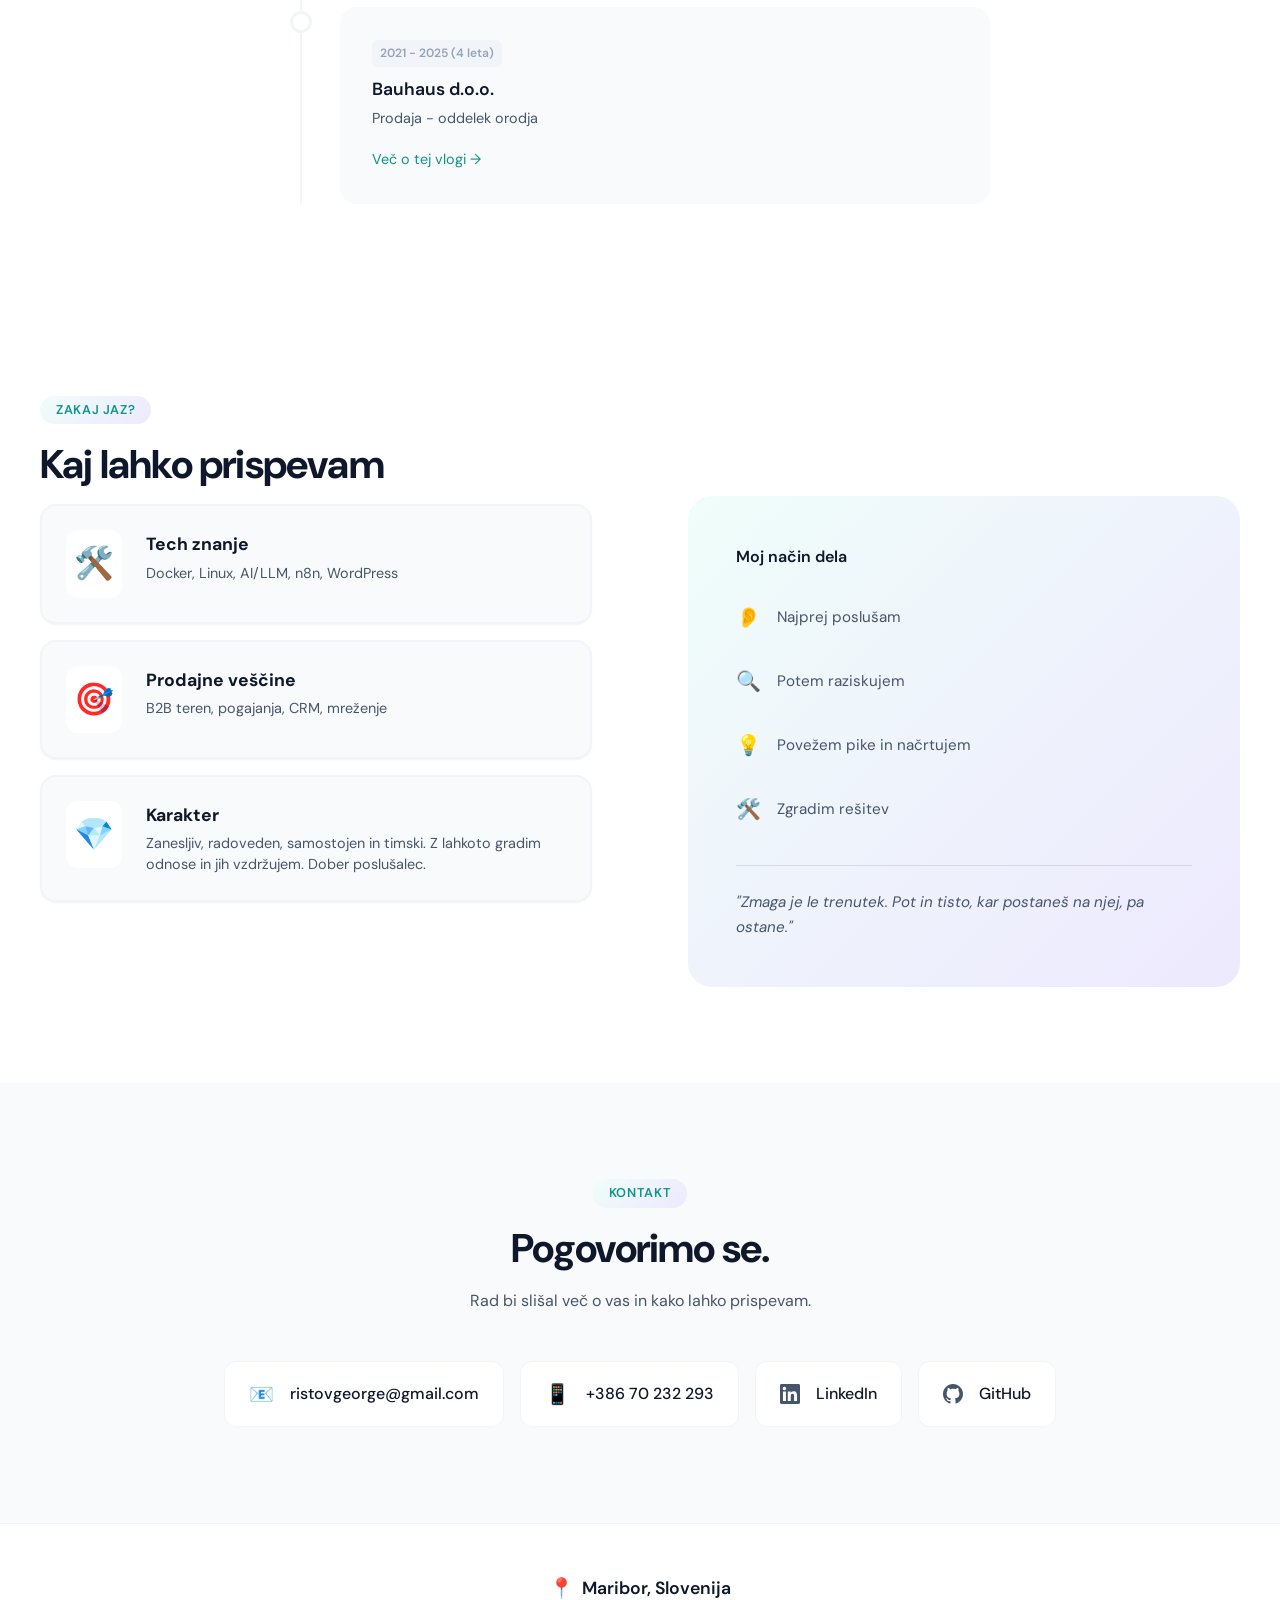
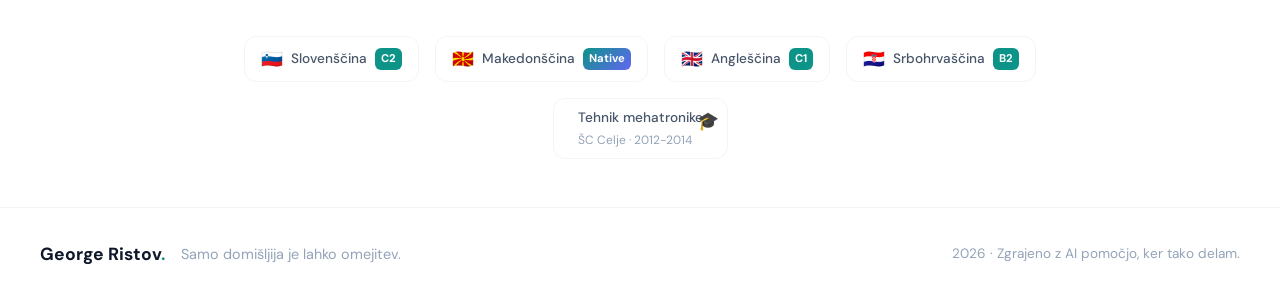
==== commit 6457172d: "Mobilna optimizacija in UI izboljšave - Dodana bottom navigacija za mobilne naprave (app-style) - Št" ====
--- a/index.html
+++ b/index.html
@@ -8,18 +8,18 @@
     <link rel="preconnect" href="https://fonts.googleapis.com">
     <link rel="preconnect" href="https://fonts.gstatic.com" crossorigin>
     <link href="https://fonts.googleapis.com/css2?family=DM+Sans:wght@400;500;600;700&family=JetBrains+Mono:wght@400;500&display=swap" rel="stylesheet">
-    <link rel="stylesheet" href="styles.css?v=20260106o">
+    <link rel="stylesheet" href="styles.css?v=20260107aq">
+    <link rel="icon" type="image/png" href="logo-nobacground.png">
 </head>
 <body id="top">
     <!-- Navigation -->
     <nav class="nav">
         <div class="nav-container">
-            <a href="#top" class="nav-logo">George Ristov<span class="accent">.</span></a>
+            <a href="#top" class="nav-logo"><img src="logo-gr.svg" alt="Logo" class="nav-logo-img">George Ristov<span class="accent">.</span></a>
             <div class="nav-links">
-                <a href="#zgodba" class="nav-link">Zgodba</a>
+                <a href="#zgodba" class="nav-link">O meni</a>
                 <a href="#projekti" class="nav-link">Projekti</a>
-                <a href="#pot" class="nav-link">Pot</a>
-                <a href="o-meni.html" class="nav-link">O meni</a>
+                <a href="#pot" class="nav-link">Kariera</a>
                 <a href="#kontakt" class="nav-link btn-nav">Kontakt</a>
             </div>
         </div>
@@ -123,6 +123,8 @@
                                 <span>Linux</span>
                                 <span>Docker</span>
                                 <span>Proxmox</span>
+                                <span>VM Management</span>
+                                <span>Terminal</span>
                                 <span>Open Source</span>
                                 <span>10+ let</span>
                             </div>
@@ -149,8 +151,8 @@
                             <div class="detail-list">
                                 <p class="detail-heading"><strong>Izkušnje:</strong></p>
                                 <ul>
-                                    <li>🏪 <strong>Bauhaus (5 let):</strong> Strokovnjak za električna orodja - ne samo prodaja, ampak svetovanje</li>
-                                    <li>🚗 <strong>Lindström (8 mes):</strong> B2B terenska prodaja, Dynamics 365 CRM vsak dan</li>
+                                    <li>🏪 <strong>Bauhaus (4 leta):</strong> Strokovnjak za električna orodja - ne samo prodaja, ampak svetovanje</li>
+                                    <li>🚗 <strong>Lindström (1 leto):</strong> B2B terenska prodaja, Dynamics 365 CRM vsak dan</li>
                                     <li>💆 <strong>VK Masaže:</strong> Od 14→150 strank/mesec, 70% konverzija, BNI Dubai prezentacija</li>
                                     <li>📚 <strong>Šola življenja:</strong> MLM-ji, dropshipping – spodletelo, a sem se iz vsake napake kaj naučil</li>
                                 </ul>
@@ -206,6 +208,8 @@
                                 <span>Llama</span>
                                 <span>Ollama</span>
                                 <span>n8n</span>
+                                <span>Canva</span>
+                                <span>Antigravity</span>
                             </div>
                         </div>
                     </div>
@@ -367,7 +371,7 @@
                         <span>Dynamics 365</span>
                     </div>
                     <div class="tool-item" title="Monday.com">
-                        <img src="https://cdn.brandfetch.io/idq3_Y8rX_/w/400/h/400/theme/dark/icon.png?c=1dxbfHSJFAPEGdCLU4o5B" alt="Monday.com">
+                        <img src="https://dapulse-res.cloudinary.com/image/upload/f_auto,q_auto/remote_mondaycom_static/img/monday-logo-x2.png" alt="Monday.com">
                         <span>Monday.com</span>
                     </div>
                     <div class="tool-item" title="n8n">
@@ -409,6 +413,34 @@
                     <div class="tool-item" title="Python">
                         <img src="https://cdn.jsdelivr.net/gh/devicons/devicon/icons/python/python-original.svg" alt="Python">
                         <span>Python</span>
+                    </div>
+                    <div class="tool-item" title="Canva">
+                        <img src="https://static.canva.com/static/images/favicon-1.ico" alt="Canva">
+                        <span>Canva</span>
+                    </div>
+                    <div class="tool-item" title="Gemini">
+                        <img src="https://www.gstatic.com/lamda/images/gemini_sparkle_v002_d4735304ff6292a690345.svg" alt="Gemini">
+                        <span>Gemini</span>
+                    </div>
+                    <div class="tool-item" title="Perplexity">
+                        <img src="https://upload.wikimedia.org/wikipedia/commons/1/1d/Perplexity_AI_logo.svg" alt="Perplexity">
+                        <span>Perplexity</span>
+                    </div>
+                    <div class="tool-item" title="Terminal">
+                        <img src="https://cdn.jsdelivr.net/gh/devicons/devicon/icons/bash/bash-original.svg" alt="Terminal">
+                        <span>Terminal</span>
+                    </div>
+                    <div class="tool-item" title="VMware">
+                        <img src="https://upload.wikimedia.org/wikipedia/commons/5/5a/Vmware_workstation_16_icon.svg" alt="VMware">
+                        <span>VMware</span>
+                    </div>
+                    <div class="tool-item" title="Antigravity">
+                        <img src="https://cdn.jsdelivr.net/gh/devicons/devicon/icons/vscode/vscode-original.svg" alt="Antigravity">
+                        <span>Antigravity</span>
+                    </div>
+                    <div class="tool-item" title="Cloudflare">
+                        <img src="https://cdn.jsdelivr.net/gh/devicons/devicon/icons/cloudflare/cloudflare-original.svg" alt="Cloudflare">
+                        <span>Cloudflare</span>
                     </div>
                     <!-- Duplicate for seamless loop -->
                     <div class="tool-item" title="Dynamics 365">
@@ -416,7 +448,7 @@
                         <span>Dynamics 365</span>
                     </div>
                     <div class="tool-item" title="Monday.com">
-                        <img src="https://cdn.brandfetch.io/idq3_Y8rX_/w/400/h/400/theme/dark/icon.png?c=1dxbfHSJFAPEGdCLU4o5B" alt="Monday.com">
+                        <img src="https://dapulse-res.cloudinary.com/image/upload/f_auto,q_auto/remote_mondaycom_static/img/monday-logo-x2.png" alt="Monday.com">
                         <span>Monday.com</span>
                     </div>
                     <div class="tool-item" title="n8n">
@@ -458,6 +490,34 @@
                     <div class="tool-item" title="Python">
                         <img src="https://cdn.jsdelivr.net/gh/devicons/devicon/icons/python/python-original.svg" alt="Python">
                         <span>Python</span>
+                    </div>
+                    <div class="tool-item" title="Canva">
+                        <img src="https://static.canva.com/static/images/favicon-1.ico" alt="Canva">
+                        <span>Canva</span>
+                    </div>
+                    <div class="tool-item" title="Gemini">
+                        <img src="https://www.gstatic.com/lamda/images/gemini_sparkle_v002_d4735304ff6292a690345.svg" alt="Gemini">
+                        <span>Gemini</span>
+                    </div>
+                    <div class="tool-item" title="Perplexity">
+                        <img src="https://upload.wikimedia.org/wikipedia/commons/1/1d/Perplexity_AI_logo.svg" alt="Perplexity">
+                        <span>Perplexity</span>
+                    </div>
+                    <div class="tool-item" title="Terminal">
+                        <img src="https://cdn.jsdelivr.net/gh/devicons/devicon/icons/bash/bash-original.svg" alt="Terminal">
+                        <span>Terminal</span>
+                    </div>
+                    <div class="tool-item" title="VMware">
+                        <img src="https://upload.wikimedia.org/wikipedia/commons/5/5a/Vmware_workstation_16_icon.svg" alt="VMware">
+                        <span>VMware</span>
+                    </div>
+                    <div class="tool-item" title="Antigravity">
+                        <img src="https://cdn.jsdelivr.net/gh/devicons/devicon/icons/vscode/vscode-original.svg" alt="Antigravity">
+                        <span>Antigravity</span>
+                    </div>
+                    <div class="tool-item" title="Cloudflare">
+                        <img src="https://cdn.jsdelivr.net/gh/devicons/devicon/icons/cloudflare/cloudflare-original.svg" alt="Cloudflare">
+                        <span>Cloudflare</span>
                     </div>
                 </div>
             </div>
@@ -477,16 +537,24 @@
                     <div class="timeline-marker current"></div>
                     <div class="timeline-content">
                         <div class="timeline-header">
-                            <span class="timeline-date">2024 - danes (8 mesecev)</span>
+                            <span class="timeline-date">2025 - danes</span>
                             <h4>Lindström</h4>
                             <p class="timeline-role">B2B Field Sales - predpražniki</p>
                         </div>
                         <button class="expand-btn-text">Več o tej vlogi →</button>
                         <div class="timeline-details">
-                            <p>Terenska B2B prodaja tekstilnih storitev. Dynamics 365 CRM vsak dan.</p>
-                            <div class="achievement-badges">
+                            <ul style="margin: 0; padding-left: var(--space-lg); display: flex; flex-direction: column; gap: var(--space-sm);">
+                                <li>Pridobivanje novih strank in razvoj obstoječih poslovnih odnosov z aktivnim iskanjem potencialnih kupcev prek mreženja, sejmov in ciljnih klicev.</li>
+                                <li>Svetovanje strankam glede najema in vzdrževanja predpražnikov, ocena potreb prostorov ter priporočila optimalnih tipov in velikosti.</li>
+                                <li>Vodenje pogajanj o cenah, pogojih pogodb in sklenitev prodajnih dogovorov za doseganje mesečnih in letnih prodajnih ciljev.</li>
+                                <li>Spremljanje zadovoljstva strank, reševanje pritožb ter redni follow-up za dolgoročno zadrževanje in širitev portfelja.</li>
+                                <li>Priprava poročil o prodaji, analiza trga ter sodelovanje s timom pri razvoju strategij za rast na slovenskem trgu.</li>
+                            </ul>
+                            <div class="achievement-badges" style="margin-top: var(--space-md);">
                                 <span>B2B teren</span>
                                 <span>Dynamics 365</span>
+                                <span>Pogajanja</span>
+                                <span>Account management</span>
                             </div>
                         </div>
                     </div>
@@ -502,15 +570,18 @@
                         </div>
                         <button class="expand-btn-text">Več o tej vlogi →</button>
                         <div class="timeline-details">
-                            <p>
-                                Ustanovil sem lastno podjetje. Od nič do 150 strank na mesec.
-                                70-odstotna konverzija iz brezplačnih posvetovanj. Predstavljal sem
-                                v Dubaju na BNI konferenci. Postavil WordPress stran z SEO strategijo.
-                            </p>
-                            <div class="achievement-badges">
+                            <ul style="margin: 0; padding-left: var(--space-lg); display: flex; flex-direction: column; gap: var(--space-sm);">
+                                <li>Povečanje števila mesečnih strank iz 14 na 150 v roku 1,5 leta z uporabo marketinga, BNI mreže in ciljnih predstavitev.</li>
+                                <li>Izboljšanje zaupanja strank s ponujanjem brezplačnih pregledov, ki so privedli do 70% konverzij v prodajo paketov terapij.</li>
+                                <li>Razvoj in implementacija SEO strategije – ustvarjanje 40+ člankov z visoko iskanostjo in nizko konkurenco za doseganje vrha iskalnih rezultatov.</li>
+                                <li>Aktivno mreženje v BNI skupinah po Sloveniji in tujini (Dubaj) za gradnjo zaveznikov in pridobivanje priporočil.</li>
+                                <li>3 iteracije spletne strani: prvo postavil sam, drugo aktivno sooblikoval z ekipo v Elementorju, tretjo je ekipa postavila na novo za boljšo SEO optimizacijo.</li>
+                            </ul>
+                            <div class="achievement-badges" style="margin-top: var(--space-md);">
                                 <span>14→150 strank</span>
                                 <span>70% konverzija</span>
-                                <span>BNI Dubai</span>
+                                <span>40+ SEO člankov</span>
+                                <span>BNI Dubaj</span>
                             </div>
                         </div>
                     </div>
@@ -520,71 +591,25 @@
                     <div class="timeline-marker"></div>
                     <div class="timeline-content">
                         <div class="timeline-header">
-                            <span class="timeline-date">2019 - 2024 (5 let)</span>
+                            <span class="timeline-date">2021 - 2025 (4 leta)</span>
                             <h4>Bauhaus d.o.o.</h4>
                             <p class="timeline-role">Prodaja - oddelek orodja</p>
                         </div>
                         <button class="expand-btn-text">Več o tej vlogi →</button>
                         <div class="timeline-details">
-                            <p>
-                                5 let v maloprodaji električnih orodij. Postal sem strokovnjak
-                                za orodja – ne le prodajalec, temveč svetovalec, ki razume, kaj
-                                stranka resnično potrebuje.
-                            </p>
-                            <div class="achievement-badges">
-                                <span>5 let</span>
+                            <ul style="margin: 0; padding-left: var(--space-lg); display: flex; flex-direction: column; gap: var(--space-sm);">
+                                <li>Povečanje prodaje za 20 % z implementacijo personaliziranega pristopa – z aktivnim poslušanjem prepoznal potrebe strank in predlagal optimalne rešitve.</li>
+                                <li>Uspešna uporaba tehnik "ali-ali" vprašanj za lažje odločanje strank.</li>
+                                <li>Optimiziranje postavitve prodajnega asortimana za povečano prepoznavnost ključnih izdelkov in zmanjšan čas iskanja.</li>
+                                <li>Upravljanje zalog in skrb za optimalno razpoložljivost artiklov za izboljšanje prodajne učinkovitosti.</li>
+                                <li>Reševanje reklamacij in iskanje učinkovitih rešitev za povečanje zadovoljstva strank.</li>
+                                <li>Stiki s trgovskimi potniki različnih blagovnih znamk.</li>
+                            </ul>
+                            <div class="achievement-badges" style="margin-top: var(--space-md);">
+                                <span>+20% prodaja</span>
                                 <span>Ekspert za orodja</span>
                                 <span>Svetovalec</span>
-                            </div>
-                        </div>
-                    </div>
-                </div>
-
-                <div class="timeline-item expandable" data-expanded="false">
-                    <div class="timeline-marker"></div>
-                    <div class="timeline-content">
-                        <div class="timeline-header">
-                            <span class="timeline-date">Vmes</span>
-                            <h4>Šola življenja</h4>
-                            <p class="timeline-role">MLM, dropshipping, "pasivni prihodki"</p>
-                        </div>
-                        <button class="expand-btn-text">Več o tej poti →</button>
-                        <div class="timeline-details">
-                            <p>
-                                Da, preizkusil sem vse. MLM-je, dropshipping, vse, kar obljublja
-                                hiter denar. Spodletelo je. Večkrat sem bil prevaran.
-                                Vendar me je vsaka izkušnja naučila nekaj novega – od knjig
-                                do spletnih vodičev, analiziral sem vsako napako.
-                            </p>
-                            <div class="achievement-badges">
-                                <span>Padci</span>
-                                <span>Lekcije</span>
-                                <span>Rast</span>
-                            </div>
-                        </div>
-                    </div>
-                </div>
-
-                <div class="timeline-item expandable" data-expanded="false">
-                    <div class="timeline-marker tech"></div>
-                    <div class="timeline-content">
-                        <div class="timeline-header">
-                            <span class="timeline-date">2012 - danes</span>
-                            <h4>Self-taught tech pot</h4>
-                            <p class="timeline-role">Večni učenec</p>
-                        </div>
-                        <button class="expand-btn-text">Več o tej poti →</button>
-                        <div class="timeline-details">
-                            <p>
-                                Pri 19 letih sem postavil svoj prvi strežnik. Še danes deluje.
-                                Nikoli nisem delal v IT podjetju – moje znanje temelji na odprti kodi.
-                                Network Chuck, David Bombal – moja YouTube mentorja.
-                                Zdaj vlagam v AI – izobraževanja, orodja, lastne modele.
-                            </p>
-                            <div class="achievement-badges">
-                                <span>12+ let</span>
-                                <span>Open Source</span>
-                                <span>AI investicija</span>
+                                <span>Upravljanje zalog</span>
                             </div>
                         </div>
                     </div>
@@ -600,50 +625,29 @@
             <div class="why-content">
                 <div class="why-text">
                     <span class="section-tag">Zakaj jaz?</span>
-                    <h2 class="section-title">Zakaj izbrati mene</h2>
-                    <p class="why-intro">Rad delam samostojno in verjamem, da za vsako težavo obstaja rešitev.</p>
-
-                    <div class="match-list">
-                        <div class="match-item">
-                            <span class="match-check">✓</span>
-                            <div class="match-content">
-                                <strong>WordPress 2+ let</strong>
-                                <span>5+ let izkušenj, VK Masaže stran, custom teme, SEO</span>
-                            </div>
-                        </div>
-                        <div class="match-item">
-                            <span class="match-check">✓</span>
-                            <div class="match-content">
-                                <strong>AI first mindset</strong>
-                                <span>Investiral v izobraževanja, testiram vse od Claude do Llame</span>
-                            </div>
-                        </div>
-                        <div class="match-item">
-                            <span class="match-check">✓</span>
-                            <div class="match-content">
-                                <strong>n8n in Python avtomatizacije</strong>
-                                <span>Aktivno gradim workflow-e, Eva chatbot kot dokaz</span>
-                            </div>
-                        </div>
-                        <div class="match-item">
-                            <span class="match-check">✓</span>
-                            <div class="match-content">
-                                <strong>Samostojno delo</strong>
-                                <span>10+ projektov za stranke, vedno dostavljenih pred rokom</span>
-                            </div>
-                        </div>
-                        <div class="match-item">
-                            <span class="match-check">✓</span>
-                            <div class="match-content">
-                                <strong>Dolgoročno sodelovanje</strong>
-                                <span>5 let v Bauhausu – ostanem, kjer je dobro, ne skačem</span>
-                            </div>
-                        </div>
-                        <div class="match-item">
-                            <span class="match-check">✓</span>
-                            <div class="match-content">
-                                <strong>Storytelling</strong>
-                                <span>Znam kompleksne stvari razložiti skozi zgodbe, ki jih ljudje zapomnijo</span>
+                    <h2 class="section-title">Kaj lahko prispevam</h2>
+
+                    <!-- Three Pillars -->
+                    <div class="pillars-list">
+                        <div class="pillar-item">
+                            <span class="pillar-icon-sm">🛠️</span>
+                            <div class="pillar-content">
+                                <strong>Tech znanje</strong>
+                                <span>Docker, Linux, AI/LLM, n8n, WordPress</span>
+                            </div>
+                        </div>
+                        <div class="pillar-item">
+                            <span class="pillar-icon-sm">🎯</span>
+                            <div class="pillar-content">
+                                <strong>Prodajne veščine</strong>
+                                <span>B2B teren, pogajanja, CRM, mreženje</span>
+                            </div>
+                        </div>
+                        <div class="pillar-item">
+                            <span class="pillar-icon-sm">💎</span>
+                            <div class="pillar-content">
+                                <strong>Karakter</strong>
+                                <span>Zanesljiv, radoveden, samostojen in timski. Z lahkoto gradim odnose in jih vzdržujem. Dober poslušalec.</span>
                             </div>
                         </div>
                     </div>
@@ -780,5 +784,25 @@
     </div>
 
     <script src="app.js?v=20260106"></script>
+
+    <!-- Bottom Navigation (Mobile Only) -->
+    <nav class="nav-bottom">
+        <a href="#zgodba" class="nav-link">
+            <svg viewBox="0 0 24 24"><path d="M20 21v-2a4 4 0 0 0-4-4H8a4 4 0 0 0-4 4v2"/><circle cx="12" cy="7" r="4"/></svg>
+            <span>O meni</span>
+        </a>
+        <a href="#projekti" class="nav-link">
+            <svg viewBox="0 0 24 24"><path d="M2 3h6a4 4 0 0 1 4 4v14a3 3 0 0 0-3-3H2z"/><path d="M22 3h-6a4 4 0 0 0-4 4v14a3 3 0 0 1 3-3h7z"/></svg>
+            <span>Projekti</span>
+        </a>
+        <a href="#pot" class="nav-link">
+            <svg viewBox="0 0 24 24"><path d="M22 12h-4l-3 9L9 3l-3 9H2"/></svg>
+            <span>Kariera</span>
+        </a>
+        <a href="#kontakt" class="nav-link btn-nav">
+            <svg viewBox="0 0 24 24"><path d="M4 4h16c1.1 0 2 .9 2 2v12c0 1.1-.9 2-2 2H4c-1.1 0-2-.9-2-2V6c0-1.1.9-2 2-2z"/><polyline points="22,6 12,13 2,6"/></svg>
+            <span>Kontakt</span>
+        </a>
+    </nav>
 </body>
 </html>
--- a/styles.css
+++ b/styles.css
@@ -107,7 +107,7 @@
 }
 
 .nav-container {
-    max-width: 1200px;
+    max-width: 1400px;
     margin: 0 auto;
     padding: var(--space-md) var(--space-xl);
     display: flex;
@@ -120,6 +120,14 @@
     font-weight: 700;
     color: var(--text-primary);
     text-decoration: none;
+    display: flex;
+    align-items: center;
+    gap: var(--space-sm);
+}
+
+.nav-logo-img {
+    height: 32px;
+    width: auto;
 }
 
 .accent {
@@ -154,6 +162,11 @@
 .btn-nav:hover {
     background: var(--accent-primary-dark);
     color: white !important;
+}
+
+/* Bottom navigation - hidden on desktop */
+.nav-bottom {
+    display: none;
 }
 
 /* ==========================================================================
@@ -170,6 +183,7 @@
     max-width: 1400px;
     margin: 0 auto;
     box-sizing: border-box;
+    overflow: hidden;
 }
 
 .hero-container {
@@ -311,17 +325,16 @@
     display: flex;
     align-items: flex-end;
     justify-content: center;
+    height: calc(100dvh - 80px);
+    min-height: 0;
 }
 
 .hero-image {
+    width: auto;
+    max-height: calc(100dvh - 150px);
     max-width: 100%;
-    max-height: calc(100dvh - 40px);
-    width: auto;
-    height: auto;
     object-fit: contain;
-    object-position: bottom;
-    transform: scale(1.15);
-    transform-origin: bottom center;
+    object-position: center bottom;
 }
 
 .visual-card {
@@ -810,7 +823,7 @@
 }
 
 .why-visual {
-    margin-top: 200px; /* Align with AI first mindset card */
+    margin-top: 100px; /* Align with Tech znanje card */
 }
 
 .why-text .section-tag {
@@ -847,6 +860,172 @@
 .why-list svg {
     color: var(--accent-success);
     flex-shrink: 0;
+}
+
+/* Proof Stats */
+.proof-stats {
+    display: grid;
+    grid-template-columns: repeat(4, 1fr);
+    gap: var(--space-lg);
+    margin-bottom: var(--space-3xl);
+}
+
+.proof-stat {
+    text-align: center;
+    padding: var(--space-xl);
+    background: var(--bg-secondary);
+    border-radius: var(--radius-lg);
+}
+
+.proof-number {
+    display: block;
+    font-size: 2.5rem;
+    font-weight: 700;
+    color: var(--accent-primary);
+    line-height: 1;
+    margin-bottom: var(--space-sm);
+}
+
+.proof-label {
+    display: block;
+    font-size: 0.95rem;
+    color: var(--text-primary);
+    font-weight: 500;
+    margin-bottom: var(--space-xs);
+}
+
+.proof-context {
+    display: block;
+    font-size: 0.8rem;
+    color: var(--text-muted);
+}
+
+/* Pillars Grid */
+.pillars-grid {
+    display: grid;
+    grid-template-columns: repeat(3, 1fr);
+    gap: var(--space-xl);
+}
+
+.pillar-card {
+    background: var(--bg-card);
+    border: 1px solid var(--bg-tertiary);
+    border-radius: var(--radius-lg);
+    padding: var(--space-xl);
+    transition: all var(--transition-base);
+}
+
+.pillar-card:hover {
+    border-color: var(--accent-primary);
+    transform: translateY(-4px);
+    box-shadow: var(--shadow-lg);
+}
+
+.pillar-icon {
+    font-size: 2rem;
+    margin-bottom: var(--space-md);
+}
+
+.pillar-card h3 {
+    font-size: 1.25rem;
+    font-weight: 600;
+    margin-bottom: var(--space-md);
+    color: var(--text-primary);
+}
+
+.pillar-card ul {
+    list-style: none;
+    padding: 0;
+    margin: 0;
+}
+
+.pillar-card li {
+    padding: var(--space-sm) 0;
+    color: var(--text-secondary);
+    font-size: 0.9rem;
+    border-bottom: 1px solid var(--bg-tertiary);
+}
+
+.pillar-card li:last-child {
+    border-bottom: none;
+}
+
+/* Proof Stats Inline (for Why Me section) */
+.proof-stats-inline {
+    display: grid;
+    grid-template-columns: repeat(2, 1fr);
+    gap: var(--space-md);
+    margin-bottom: var(--space-xl);
+}
+
+.proof-stat-inline {
+    padding: var(--space-md);
+    background: var(--bg-secondary);
+    border-radius: var(--radius-md);
+}
+
+.proof-number-inline {
+    display: block;
+    font-size: 1.75rem;
+    font-weight: 700;
+    color: var(--accent-primary);
+    line-height: 1;
+}
+
+.proof-label-inline {
+    font-size: 0.8rem;
+    color: var(--text-muted);
+}
+
+/* Pillars List */
+.pillars-list {
+    display: flex;
+    flex-direction: column;
+    gap: var(--space-md);
+}
+
+.pillar-item {
+    display: flex;
+    align-items: flex-start;
+    gap: var(--space-lg);
+    padding: var(--space-lg);
+    background: var(--bg-secondary);
+    border: 2px solid var(--bg-tertiary);
+    border-radius: var(--radius-lg);
+    transition: all var(--transition-base);
+    box-shadow: var(--shadow-sm);
+}
+
+.pillar-item:hover {
+    border-color: var(--accent-primary);
+    transform: translateX(8px);
+    box-shadow: var(--shadow-md);
+}
+
+.pillar-icon-sm {
+    font-size: 2rem;
+    flex-shrink: 0;
+    background: var(--bg-card);
+    padding: var(--space-sm);
+    border-radius: var(--radius-md);
+}
+
+.pillar-content {
+    display: flex;
+    flex-direction: column;
+    gap: var(--space-xs);
+}
+
+.pillar-content strong {
+    font-size: 1.1rem;
+    font-weight: 700;
+    color: var(--text-primary);
+}
+
+.pillar-content span {
+    font-size: 0.9rem;
+    color: var(--text-secondary);
+    line-height: 1.5;
 }
 
 /* Quote Card */
@@ -1179,6 +1358,7 @@
     .hero-visual {
         order: -1;
         justify-content: center;
+        height: auto;
     }
 
     .hero-image {
@@ -1200,6 +1380,14 @@
         grid-template-columns: 1fr;
     }
 
+    .proof-stats {
+        grid-template-columns: repeat(2, 1fr);
+    }
+
+    .pillars-grid {
+        grid-template-columns: 1fr;
+    }
+
     .contact-row {
         flex-direction: column;
         align-items: stretch;
@@ -1215,18 +1403,78 @@
 }
 
 @media (max-width: 768px) {
+    /* Top nav - only logo */
     .nav-container {
+        justify-content: center;
+    }
+
+    .nav-links {
+        display: none;
+    }
+
+    /* Bottom navigation bar */
+    .nav-bottom {
+        display: flex;
+        position: fixed;
+        bottom: 0;
+        left: 0;
+        right: 0;
+        z-index: 1000;
+        background: rgba(255, 255, 255, 0.95);
+        backdrop-filter: blur(12px);
+        border-top: 1px solid var(--bg-tertiary);
+        padding: var(--space-sm) var(--space-md);
+        padding-bottom: calc(var(--space-sm) + env(safe-area-inset-bottom));
+        justify-content: space-around;
+        align-items: center;
+        box-shadow: 0 -4px 20px rgba(0, 0, 0, 0.08);
+    }
+
+    .nav-bottom .nav-link {
+        display: flex;
         flex-direction: column;
-        gap: var(--space-md);
-    }
-
-    .nav-links {
-        flex-wrap: wrap;
-        justify-content: center;
+        align-items: center;
+        gap: 4px;
+        font-size: 0.7rem;
+        color: var(--text-secondary);
+        text-decoration: none;
+        padding: var(--space-xs) var(--space-sm);
+        border-radius: var(--radius-md);
+        transition: all var(--transition-fast);
+    }
+
+    .nav-bottom .nav-link:hover,
+    .nav-bottom .nav-link:active {
+        color: var(--accent-primary);
+        background: var(--gradient-subtle);
+    }
+
+    .nav-bottom .nav-link svg {
+        width: 24px;
+        height: 24px;
+        stroke: currentColor;
+        fill: none;
+        stroke-width: 1.5;
+    }
+
+    .nav-bottom .btn-nav {
+        background: var(--accent-primary);
+        color: white;
+        padding: var(--space-xs) var(--space-md);
+    }
+
+    .nav-bottom .btn-nav:hover {
+        background: var(--accent-secondary);
+        color: white;
+    }
+
+    /* Add padding to body for bottom nav */
+    body {
+        padding-bottom: 80px;
     }
 
     .hero {
-        padding: 100px var(--space-md) var(--space-xl);
+        padding: 80px var(--space-md) var(--space-xl);
     }
 
     .hero-proof {
@@ -1239,6 +1487,15 @@
         height: 1px;
     }
 
+    .proof-stats {
+        grid-template-columns: 1fr 1fr;
+        gap: var(--space-md);
+    }
+
+    .proof-number {
+        font-size: 2rem;
+    }
+
     .project-journey {
         flex-direction: column;
     }
@@ -1253,8 +1510,17 @@
     }
 
     .project-stats {
-        flex-wrap: wrap;
-        justify-content: center;
+        flex-wrap: nowrap;
+        justify-content: space-around;
+        gap: var(--space-sm);
+    }
+
+    .project-stats .stat-item {
+        font-size: 0.8rem;
+    }
+
+    .project-stats .stat-value {
+        font-size: 1.1rem;
     }
 
     .footer-container {
@@ -1899,7 +2165,7 @@
 }
 
 .timeline-item[data-expanded="true"] .timeline-details {
-    max-height: 300px;
+    max-height: 600px;
     margin-top: var(--space-md);
 }
 
@@ -2148,8 +2414,17 @@
     }
 
     .hero-stats {
-        flex-direction: column;
-        gap: var(--space-md);
+        flex-direction: row;
+        justify-content: space-around;
+        gap: var(--space-sm);
+    }
+
+    .hero-stats .stat-value {
+        font-size: 28px;
+    }
+
+    .hero-stats .stat-label {
+        font-size: 0.7rem;
     }
 
     .timeline::before {
@@ -2215,8 +2490,9 @@
     /* Metrike - BREZ ozadja, inline */
     .project-featured-card .project-metrics {
         display: flex;
+        flex-wrap: nowrap;
         justify-content: space-around;
-        gap: 0;
+        gap: var(--space-xs);
         background: transparent !important;
         border: none !important;
         padding: 4px 0;
@@ -2228,16 +2504,23 @@
         border: none !important;
         padding: 0;
         text-align: center;
+        flex: 1;
+        min-width: 0;
+        display: flex;
+        flex-direction: column;
+        align-items: center;
     }
 
     .project-featured-card .metric-value {
-        font-size: 1.1rem;
+        font-size: 1rem;
         font-weight: 700;
     }
 
     .project-featured-card .metric-label {
-        font-size: 0.65rem;
+        font-size: 0.6rem;
         color: var(--text-muted);
+        white-space: nowrap;
+        line-height: 1.2;
     }
 
     /* Gumb - takoj pod metrikami */
@@ -2250,9 +2533,81 @@
     }
 
     .modal-container {
-        width: 95%;
+        width: 98% !important;
         max-height: 90vh;
-        margin: var(--space-md);
+        margin: var(--space-xs);
+    }
+
+    .modal-content {
+        padding: var(--space-xs) !important;
+        padding-top: var(--space-3xl) !important;
+    }
+
+    .modal-header h2 {
+        font-size: 1.3rem;
+    }
+
+    .modal-close {
+        top: var(--space-sm);
+        right: var(--space-sm);
+        width: 36px;
+        height: 36px;
+    }
+
+    .modal-header p {
+        font-size: 0.95rem;
+    }
+
+    /* Expandable cards - večja max-height na mobilni */
+    .expandable[data-expanded="true"] .card-details {
+        max-height: 2000px;
+    }
+
+    .timeline-item[data-expanded="true"] .timeline-details {
+        max-height: 2000px;
+    }
+
+    .detail-block {
+        width: 100%;
+    }
+
+    .detail-block p,
+    .detail-block li {
+        font-size: 0.9rem;
+    }
+
+    .modal-block {
+        padding: var(--space-xs);
+        width: 100% !important;
+        max-width: 100% !important;
+        box-sizing: border-box;
+    }
+
+    .modal-block li {
+        font-size: 0.85rem;
+        padding-left: var(--space-md);
+    }
+
+    .modal-block p {
+        padding: 0;
+        width: 100%;
+    }
+
+    .modal-architecture {
+        padding: var(--space-xs);
+        margin-bottom: var(--space-md);
+        width: 100% !important;
+    }
+
+    .modal-grid {
+        gap: var(--space-sm);
+        padding: 0;
+        width: 100%;
+    }
+
+    .modal-content > * {
+        width: 100% !important;
+        max-width: 100% !important;
     }
 }
 
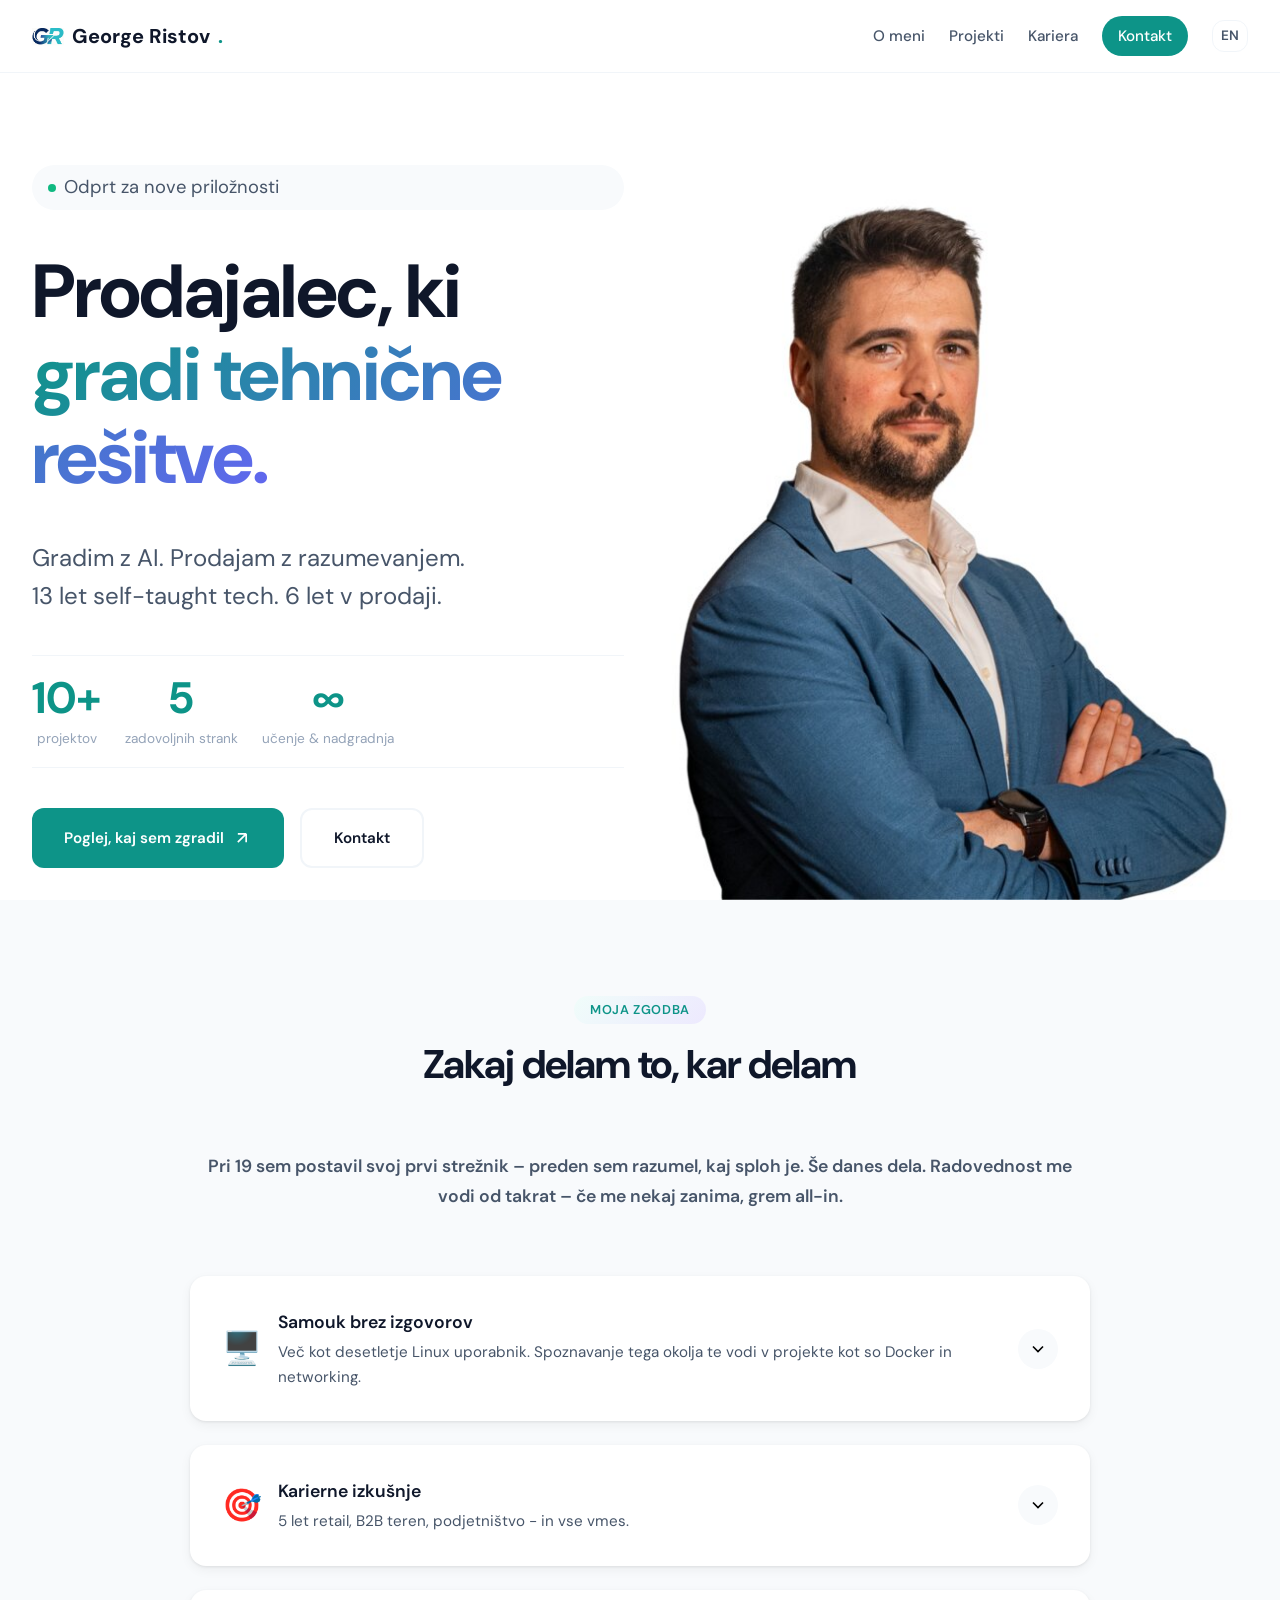
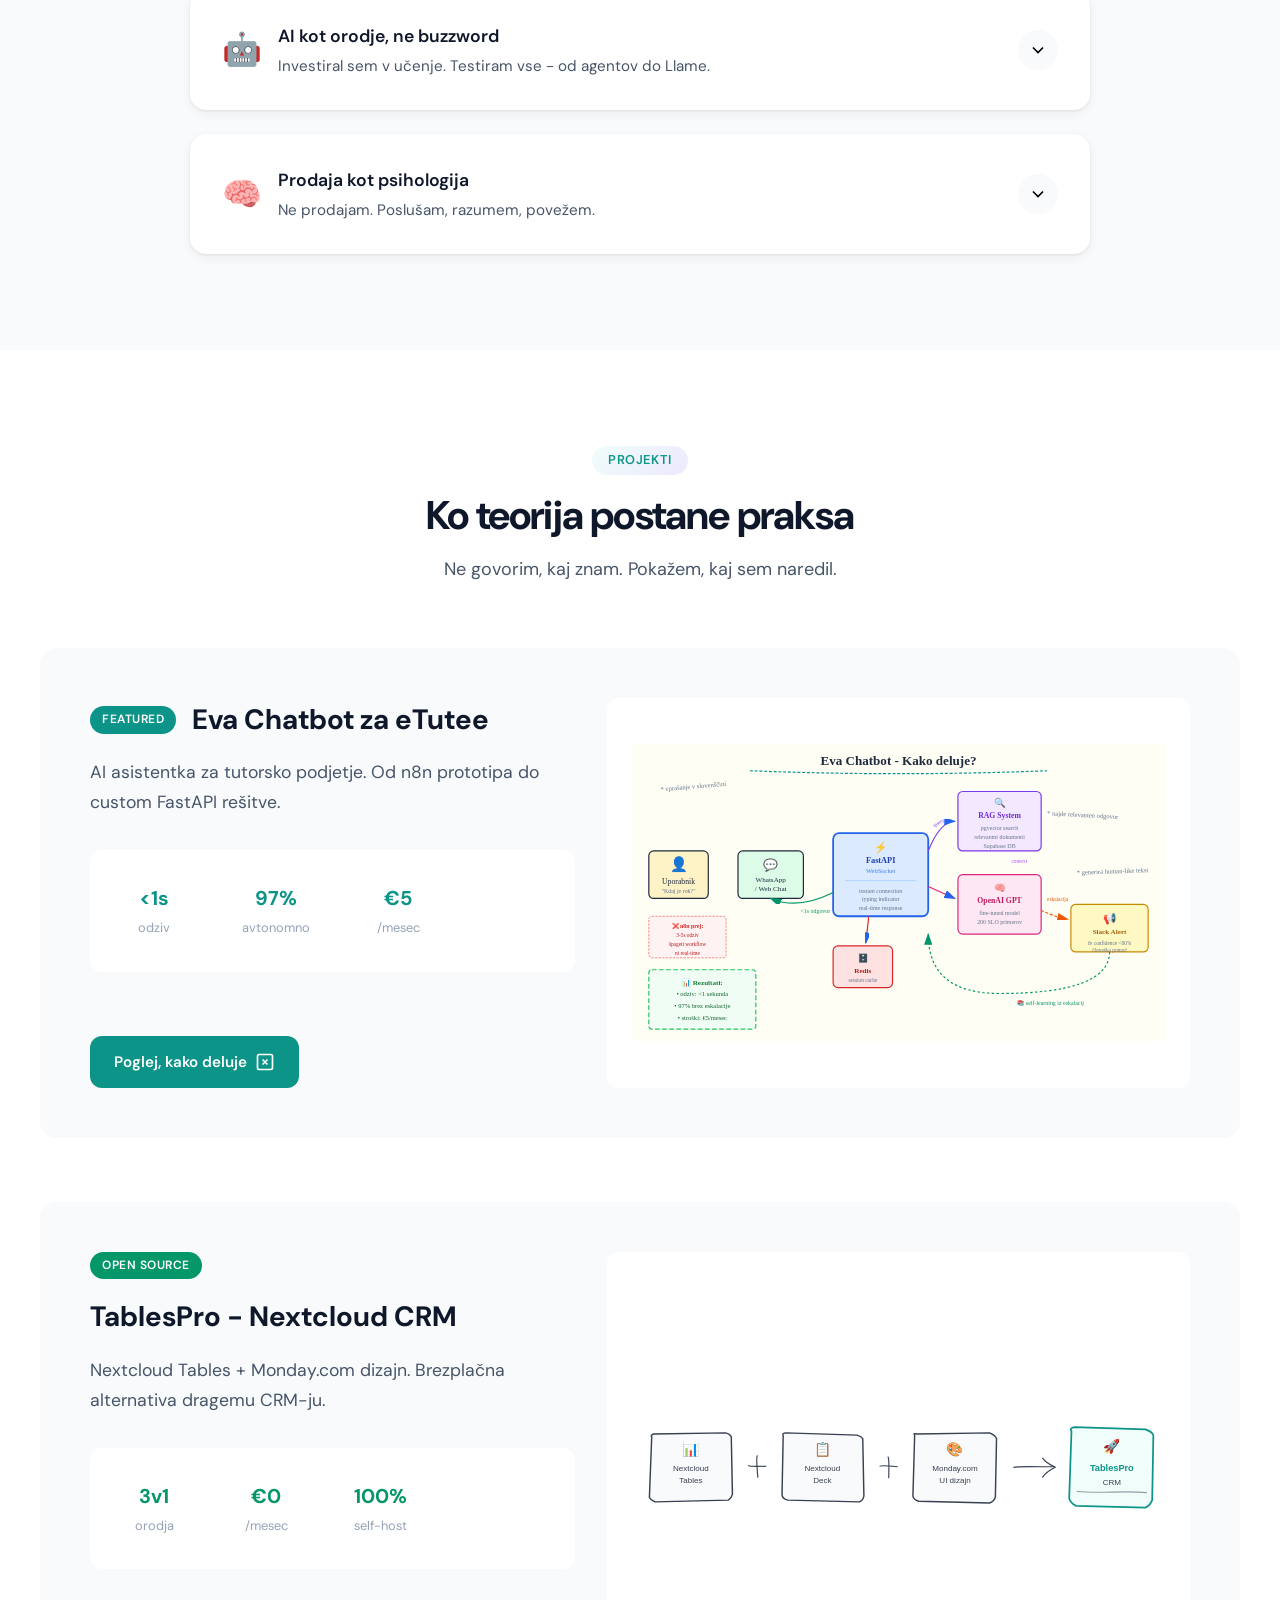
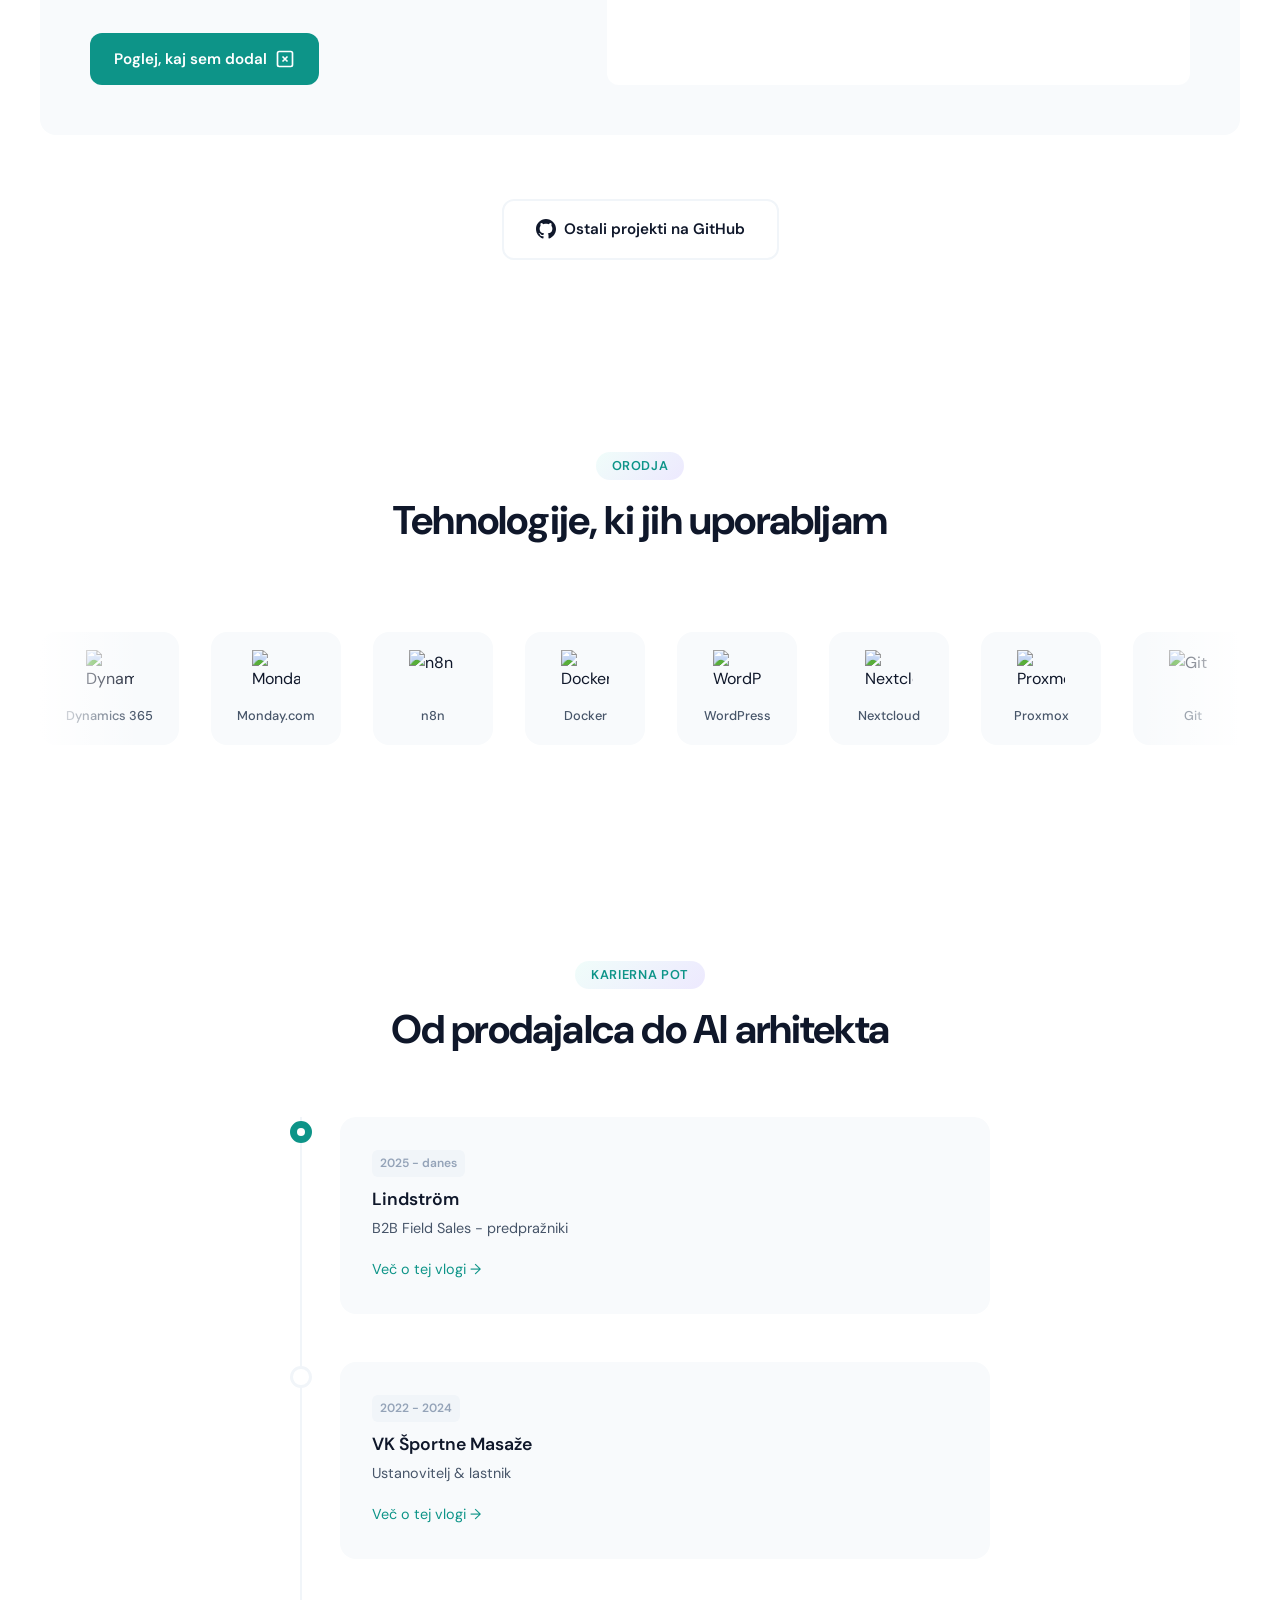
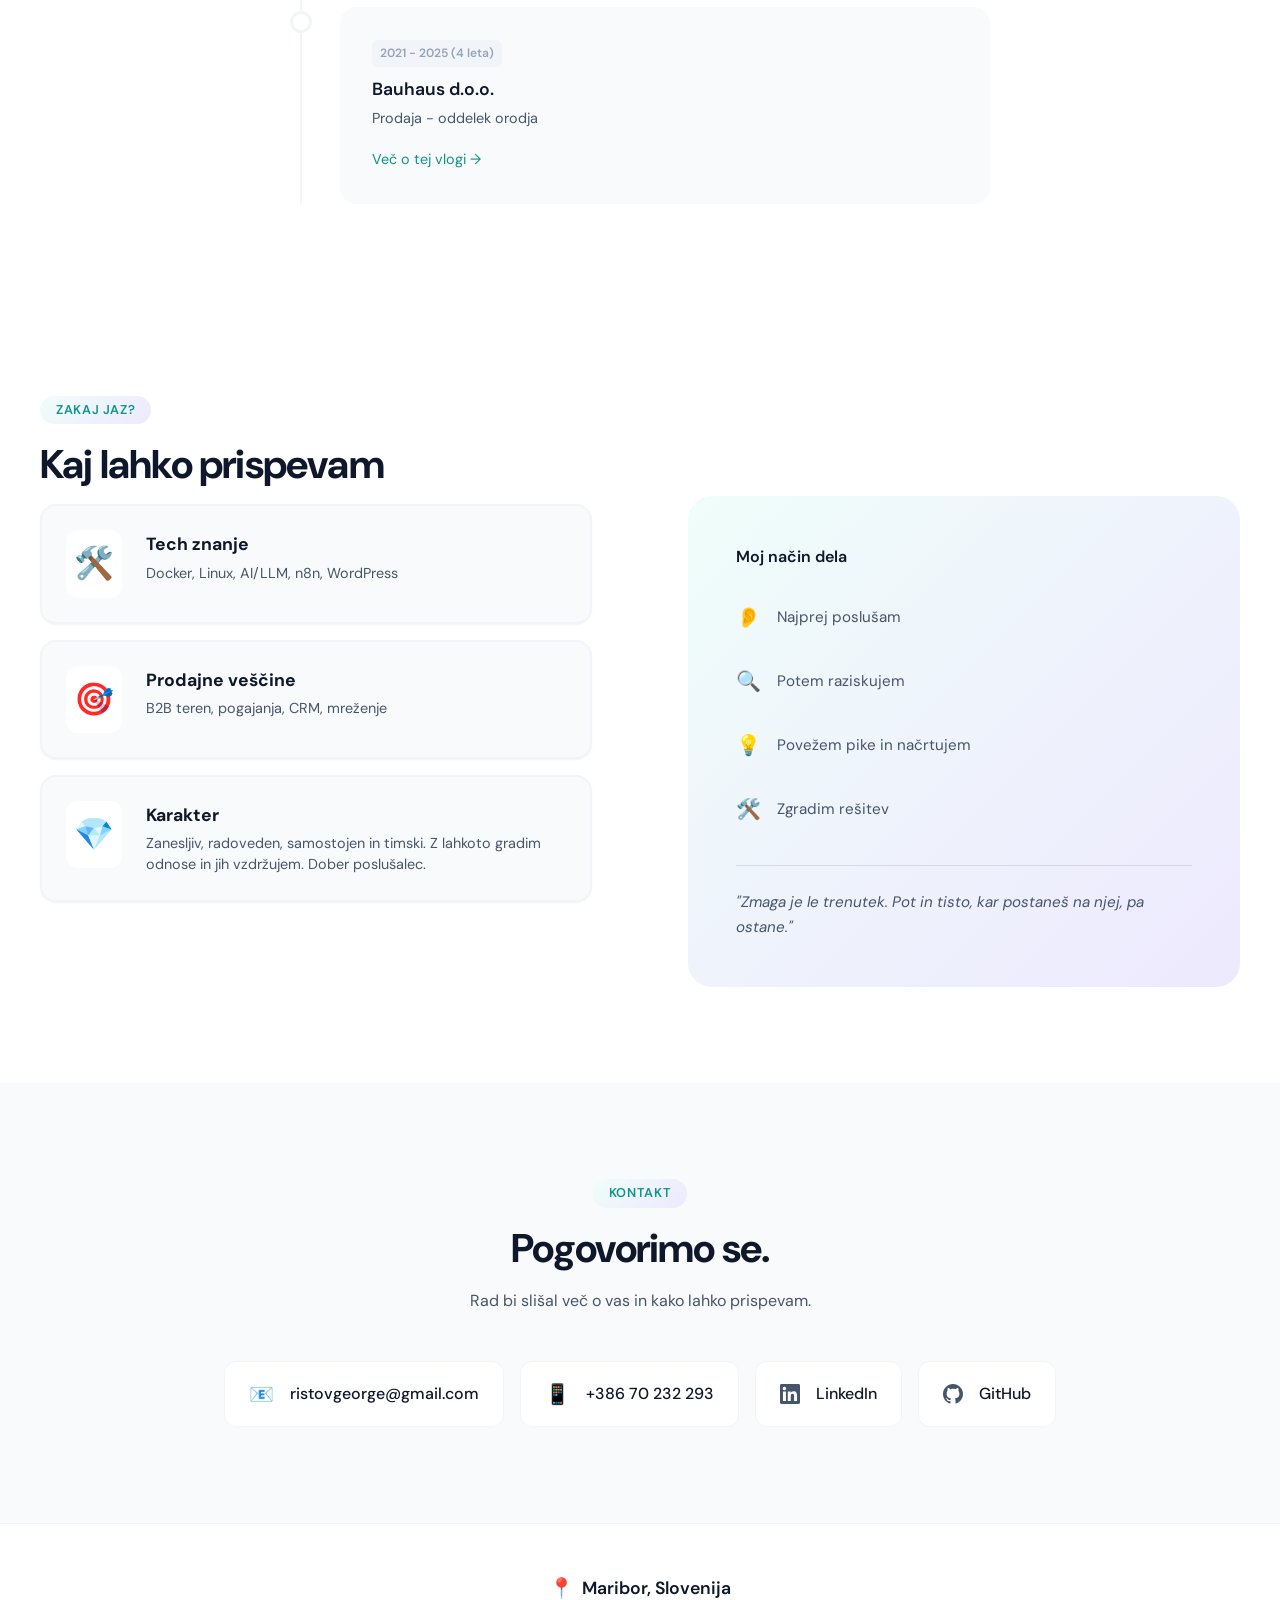
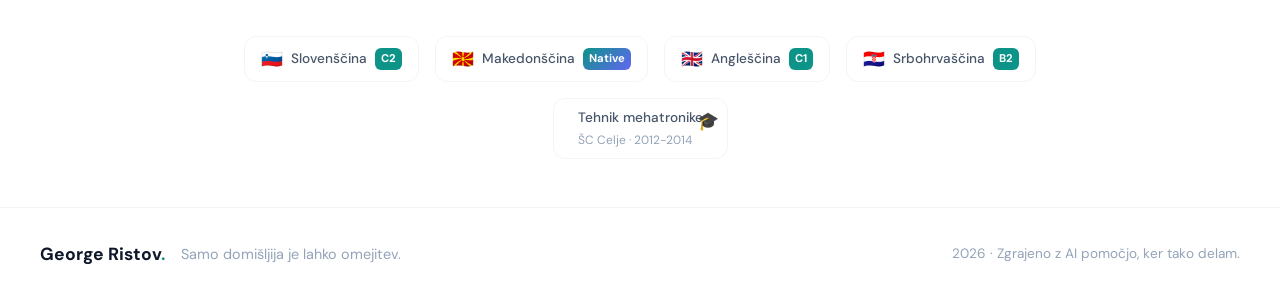
==== commit 4fd2bd04: "Fix JS initialization and adjust EN title sizing - Add DOMContentLoaded event listener to initialize" ====
--- a/index.html
+++ b/index.html
@@ -8,8 +8,12 @@
     <link rel="preconnect" href="https://fonts.googleapis.com">
     <link rel="preconnect" href="https://fonts.gstatic.com" crossorigin>
     <link href="https://fonts.googleapis.com/css2?family=DM+Sans:wght@400;500;600;700&family=JetBrains+Mono:wght@400;500&display=swap" rel="stylesheet">
-    <link rel="stylesheet" href="styles.css?v=20260107aq">
+    <link rel="stylesheet" href="styles.css?v=20260107ar">
     <link rel="icon" type="image/png" href="logo-nobacground.png">
+    <!-- Hreflang for multi-language SEO -->
+    <link rel="alternate" hreflang="sl" href="https://ristov.xyz/" />
+    <link rel="alternate" hreflang="en" href="https://ristov.xyz/en/" />
+    <link rel="alternate" hreflang="x-default" href="https://ristov.xyz/" />
 </head>
 <body id="top">
     <!-- Navigation -->
@@ -21,6 +25,7 @@
                 <a href="#projekti" class="nav-link">Projekti</a>
                 <a href="#pot" class="nav-link">Kariera</a>
                 <a href="#kontakt" class="nav-link btn-nav">Kontakt</a>
+                <a href="/en/" class="nav-link lang-switch">EN</a>
             </div>
         </div>
     </nav>
@@ -783,7 +788,7 @@
         </div>
     </div>
 
-    <script src="app.js?v=20260106"></script>
+    <script src="app.js?v=20260107fix"></script>
 
     <!-- Bottom Navigation (Mobile Only) -->
     <nav class="nav-bottom">
@@ -803,6 +808,7 @@
             <svg viewBox="0 0 24 24"><path d="M4 4h16c1.1 0 2 .9 2 2v12c0 1.1-.9 2-2 2H4c-1.1 0-2-.9-2-2V6c0-1.1.9-2 2-2z"/><polyline points="22,6 12,13 2,6"/></svg>
             <span>Kontakt</span>
         </a>
+        <a href="/en/" class="nav-link lang-switch">EN</a>
     </nav>
 </body>
 </html>
--- a/styles.css
+++ b/styles.css
@@ -3196,6 +3196,36 @@
 }
 
 /* ==========================================================================
+   LANGUAGE SWITCHER
+   ========================================================================== */
+
+.lang-switch {
+    font-weight: 600;
+    padding: var(--space-xs) var(--space-sm) !important;
+    border: 1px solid var(--bg-tertiary);
+    border-radius: var(--radius-md);
+    font-size: 0.85rem;
+    transition: all var(--transition-fast);
+}
+
+.lang-switch:hover {
+    background: var(--accent-primary);
+    color: white !important;
+    border-color: var(--accent-primary);
+}
+
+/* Mobile bottom nav language switch */
+.nav-bottom .lang-switch {
+    padding: var(--space-xs) var(--space-sm) !important;
+    font-size: 0.7rem;
+    min-width: auto;
+}
+
+.nav-bottom .lang-switch svg {
+    display: none;
+}
+
+/* ==========================================================================
    TIMELINE EXTRAS - Languages & Education
    ========================================================================== */
 
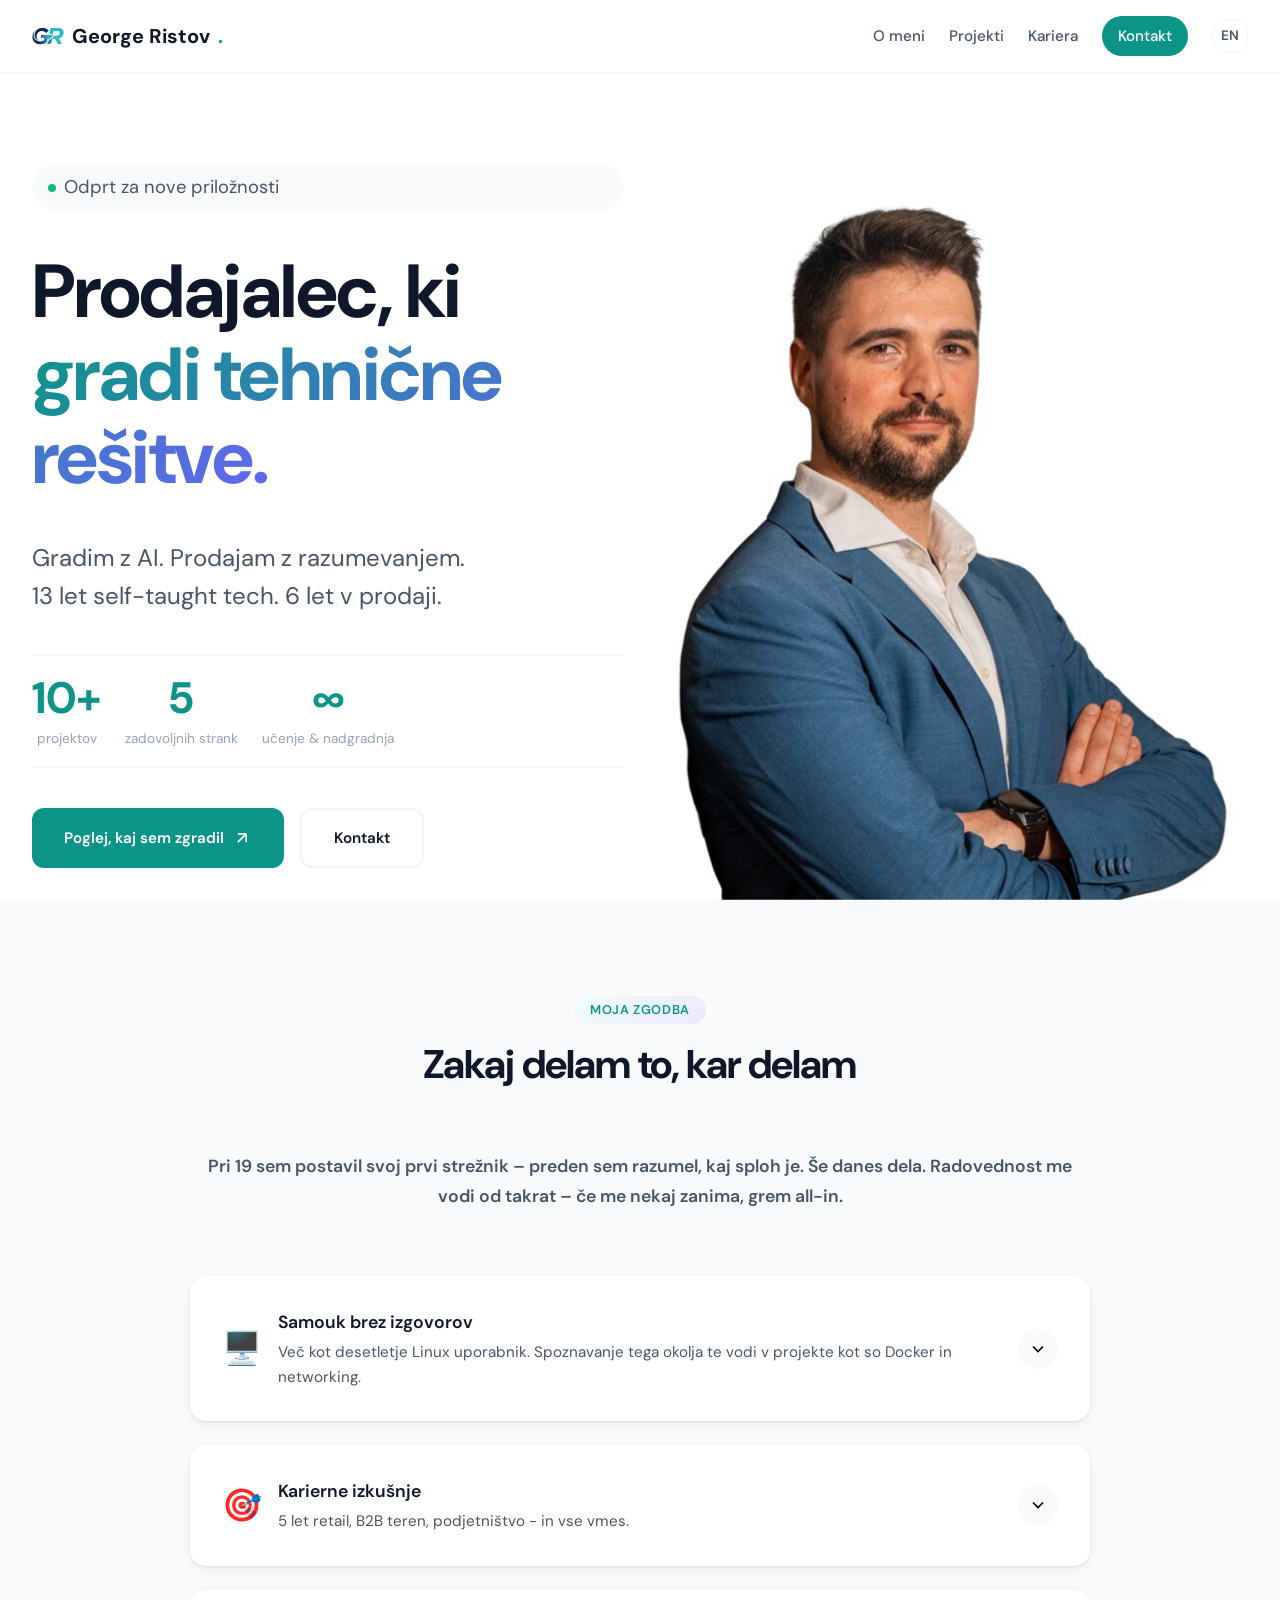
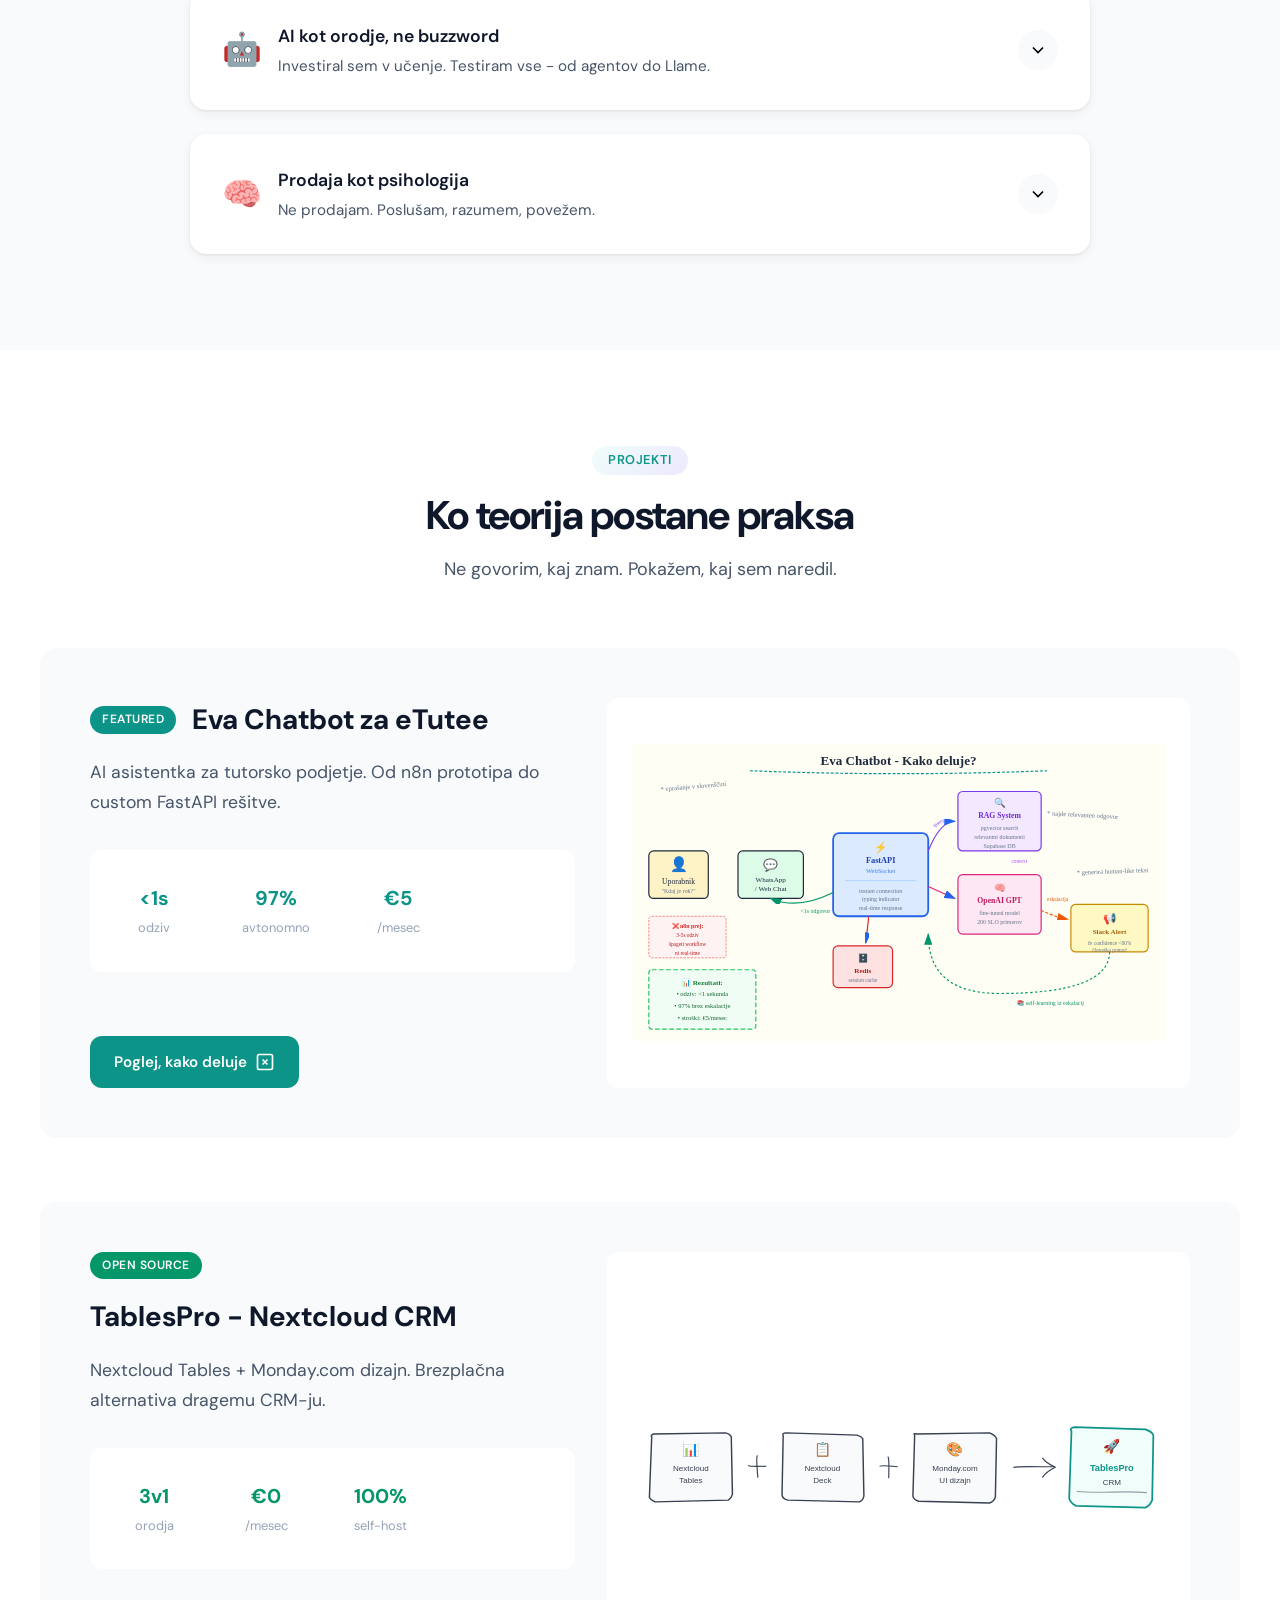
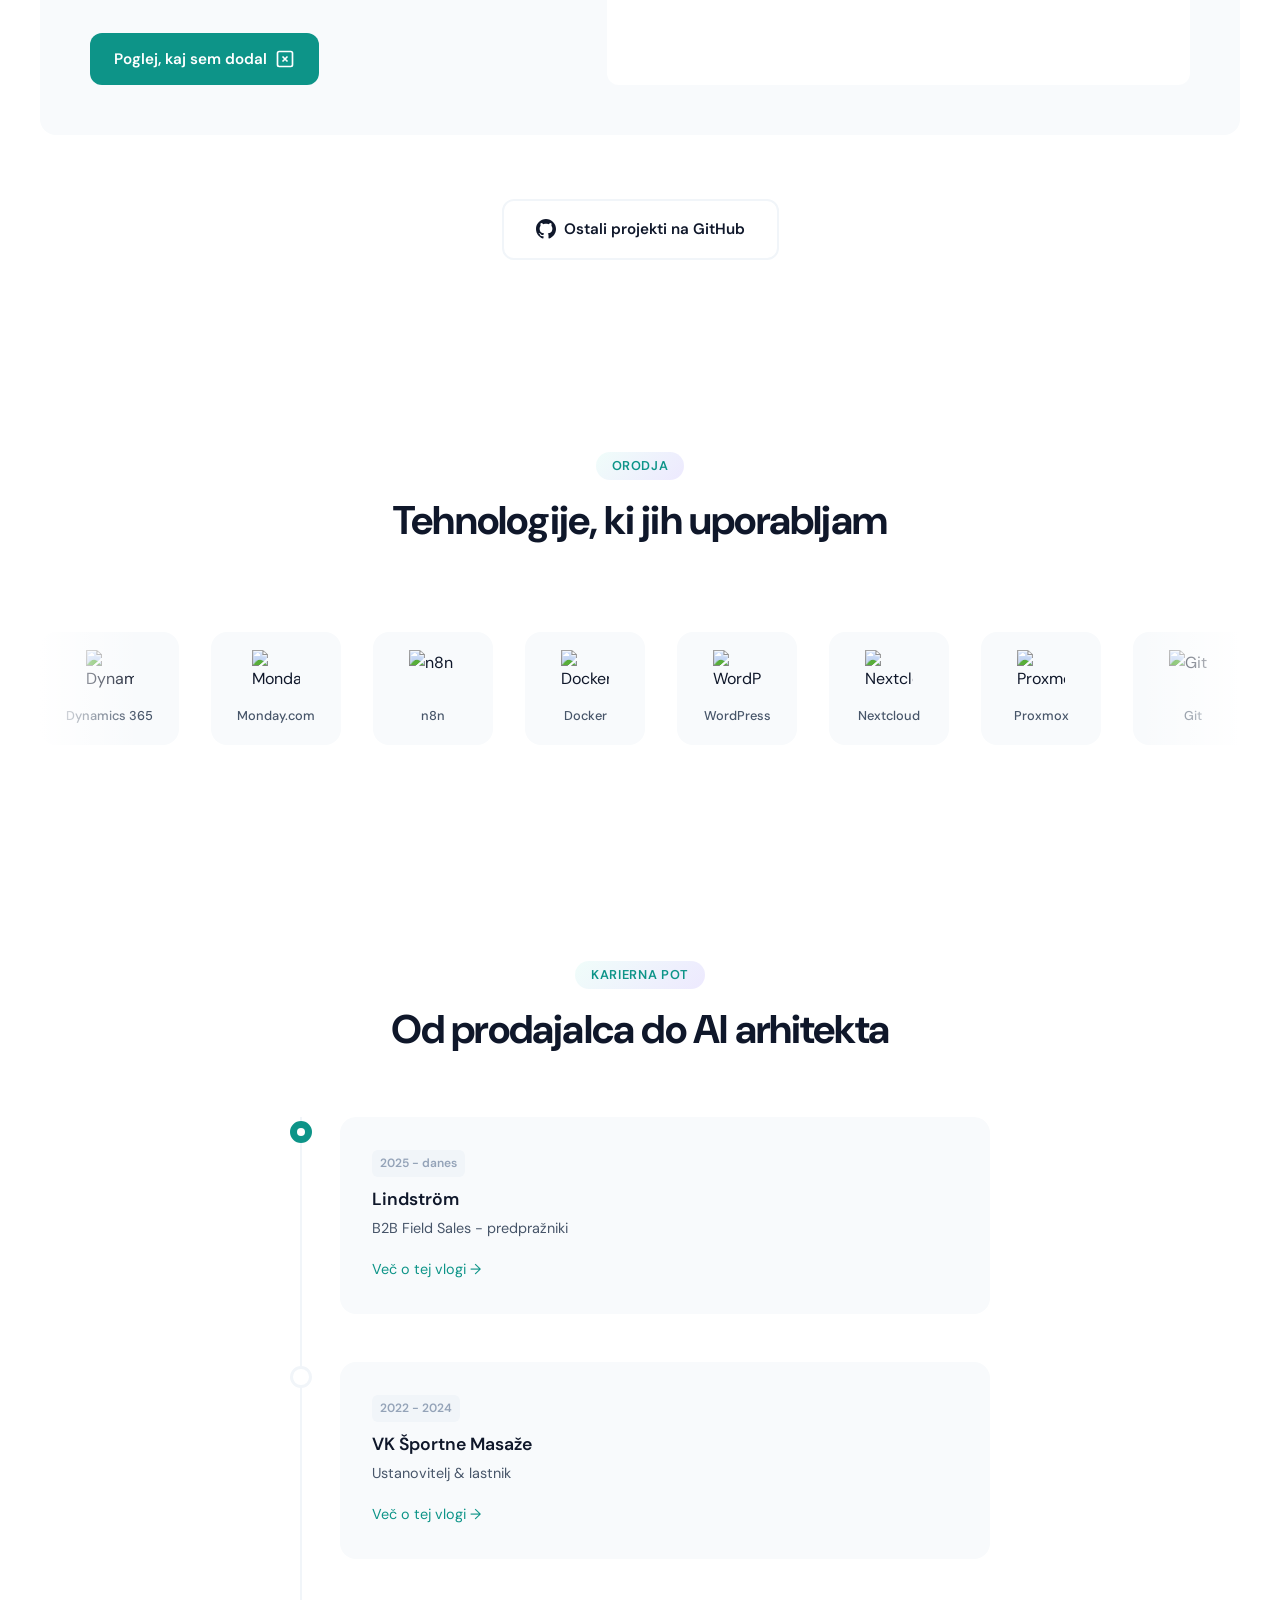
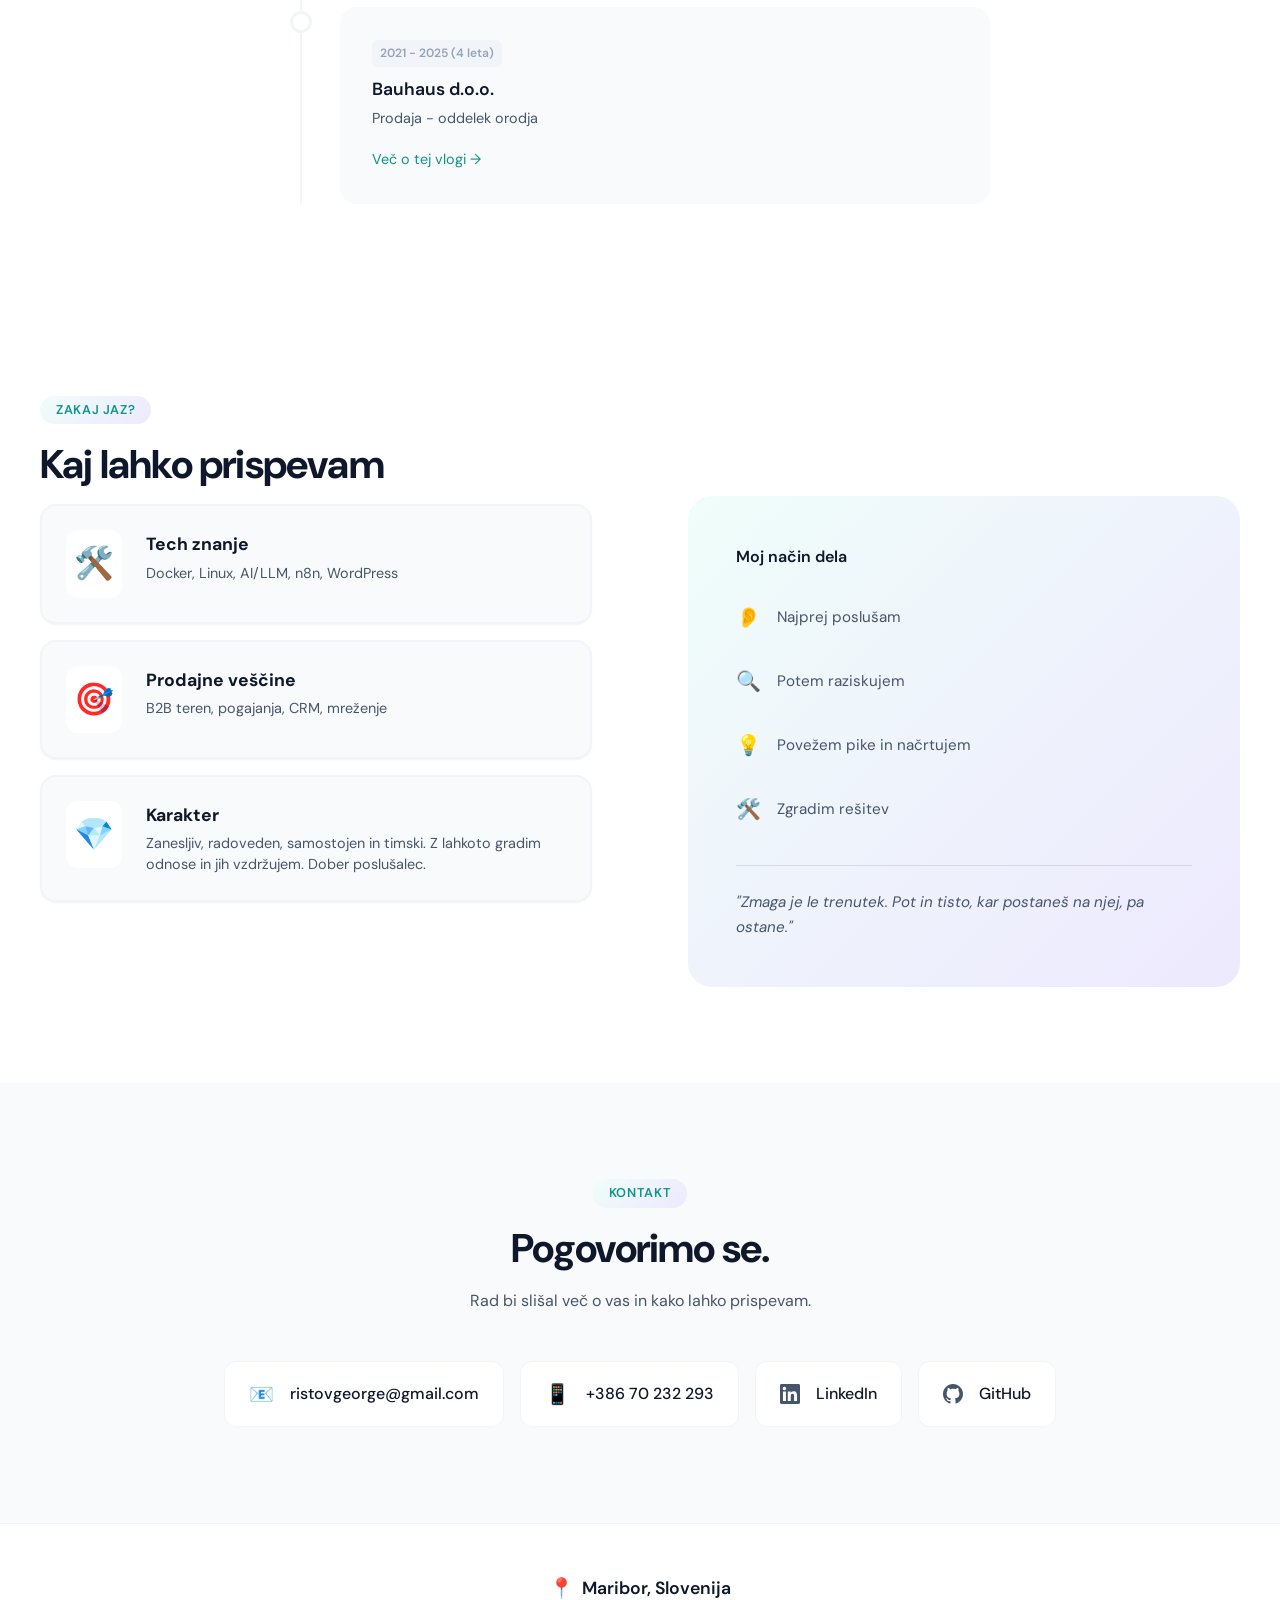
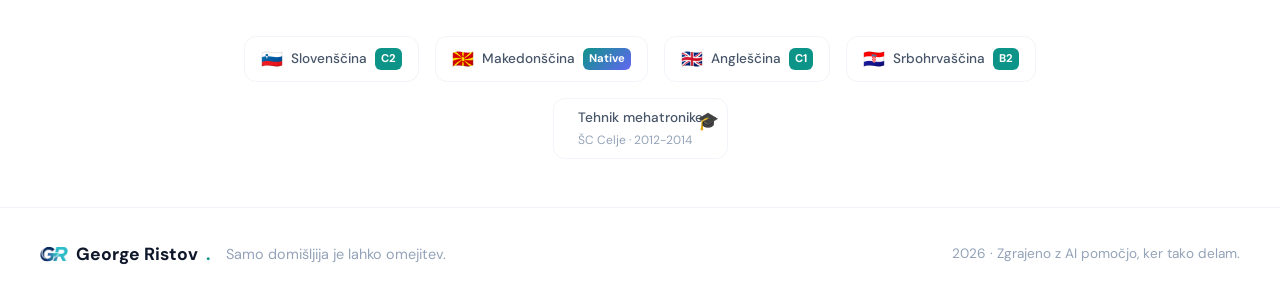
==== commit 02e3046e: "Replace logo with PNG version and add to footer - Use logo-nobacground.png instead of logo-gr.svg (5" ====
--- a/index.html
+++ b/index.html
@@ -19,7 +19,7 @@
     <!-- Navigation -->
     <nav class="nav">
         <div class="nav-container">
-            <a href="#top" class="nav-logo"><img src="logo-gr.svg" alt="Logo" class="nav-logo-img">George Ristov<span class="accent">.</span></a>
+            <a href="#top" class="nav-logo"><img src="logo-nobacground.png" alt="Logo" class="nav-logo-img">George Ristov<span class="accent">.</span></a>
             <div class="nav-links">
                 <a href="#zgodba" class="nav-link">O meni</a>
                 <a href="#projekti" class="nav-link">Projekti</a>
@@ -764,7 +764,7 @@
     <footer class="footer">
         <div class="footer-container">
             <div class="footer-left">
-                <span class="footer-logo">George Ristov<span class="accent">.</span></span>
+                <span class="footer-logo"><img src="logo-nobacground.png" alt="Logo" class="footer-logo-img">George Ristov<span class="accent">.</span></span>
                 <span class="footer-tagline">Samo domišljija je lahko omejitev.</span>
             </div>
             <div class="footer-right">
--- a/styles.css
+++ b/styles.css
@@ -1227,6 +1227,15 @@
 .footer-logo {
     font-size: 1.1rem;
     font-weight: 700;
+    display: flex;
+    align-items: center;
+    gap: var(--space-sm);
+}
+
+.footer-logo-img {
+    width: 28px;
+    height: 28px;
+    object-fit: contain;
 }
 
 .footer-tagline {
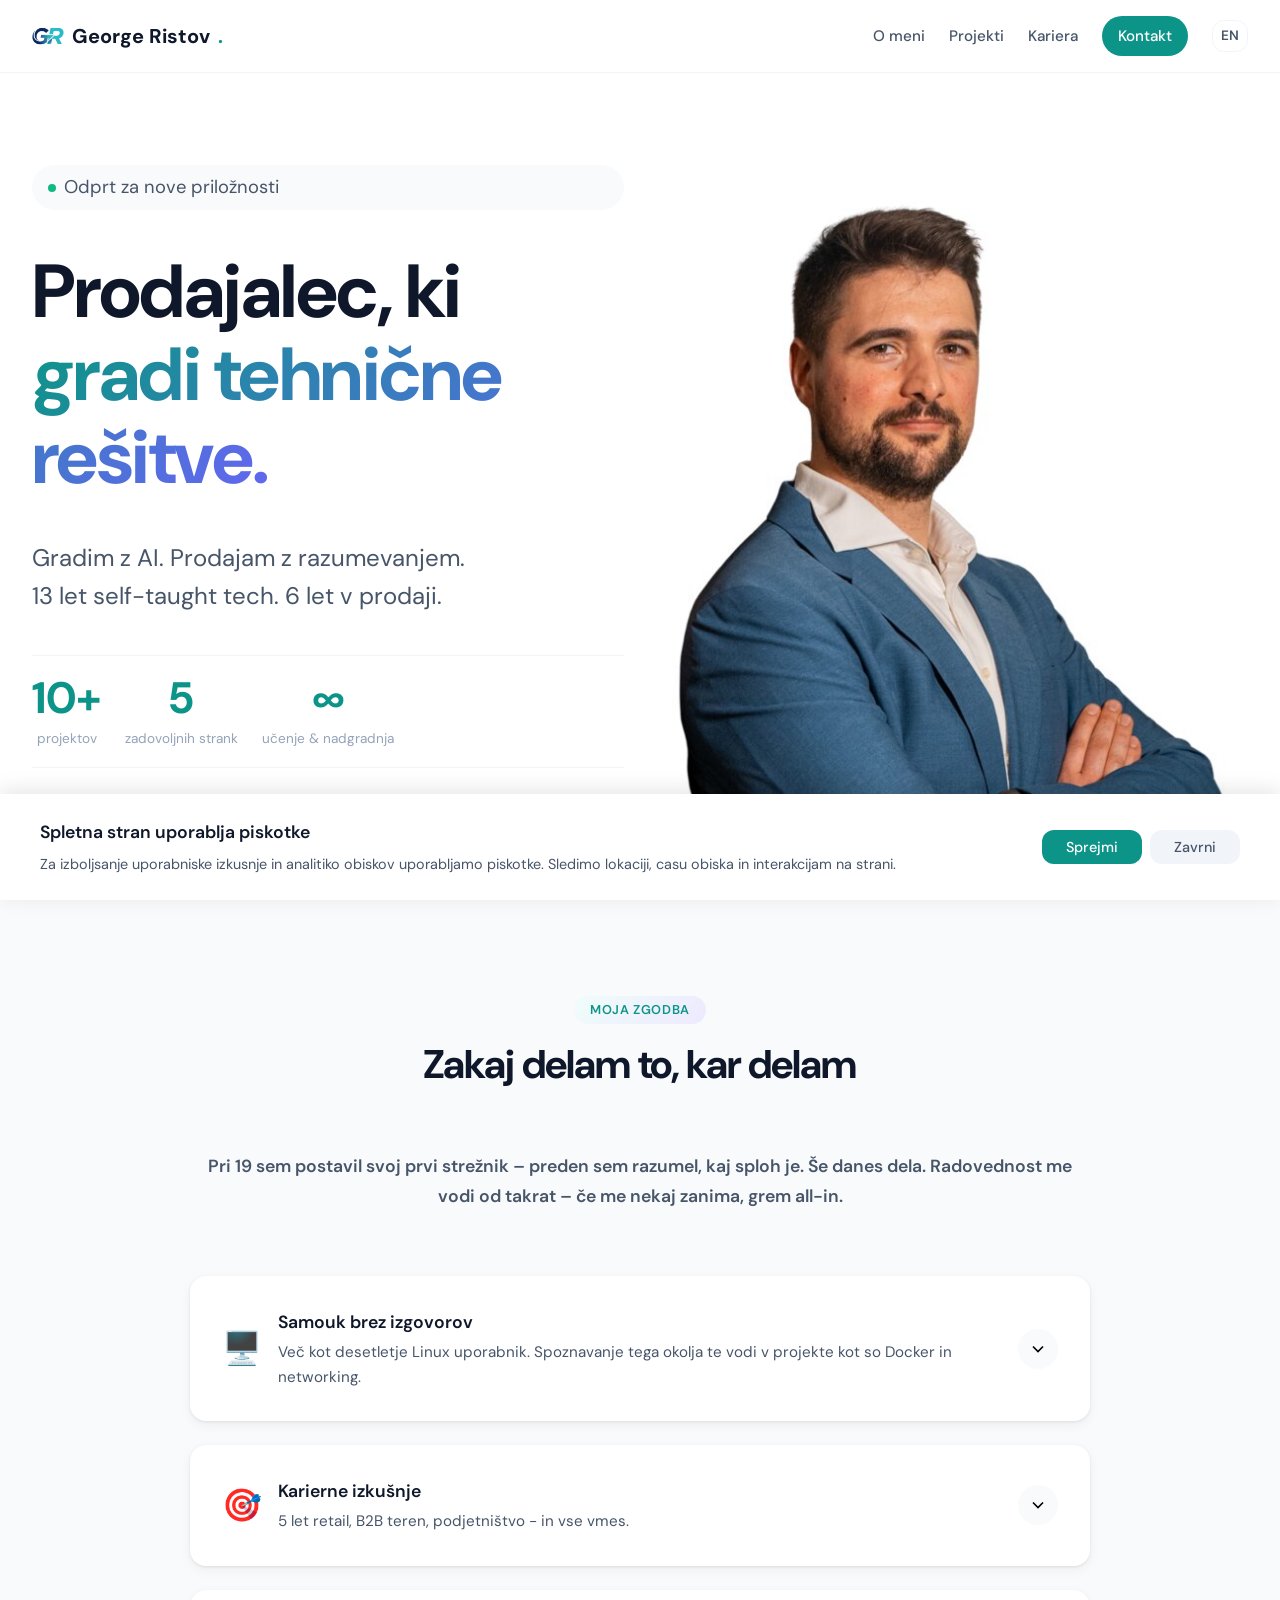
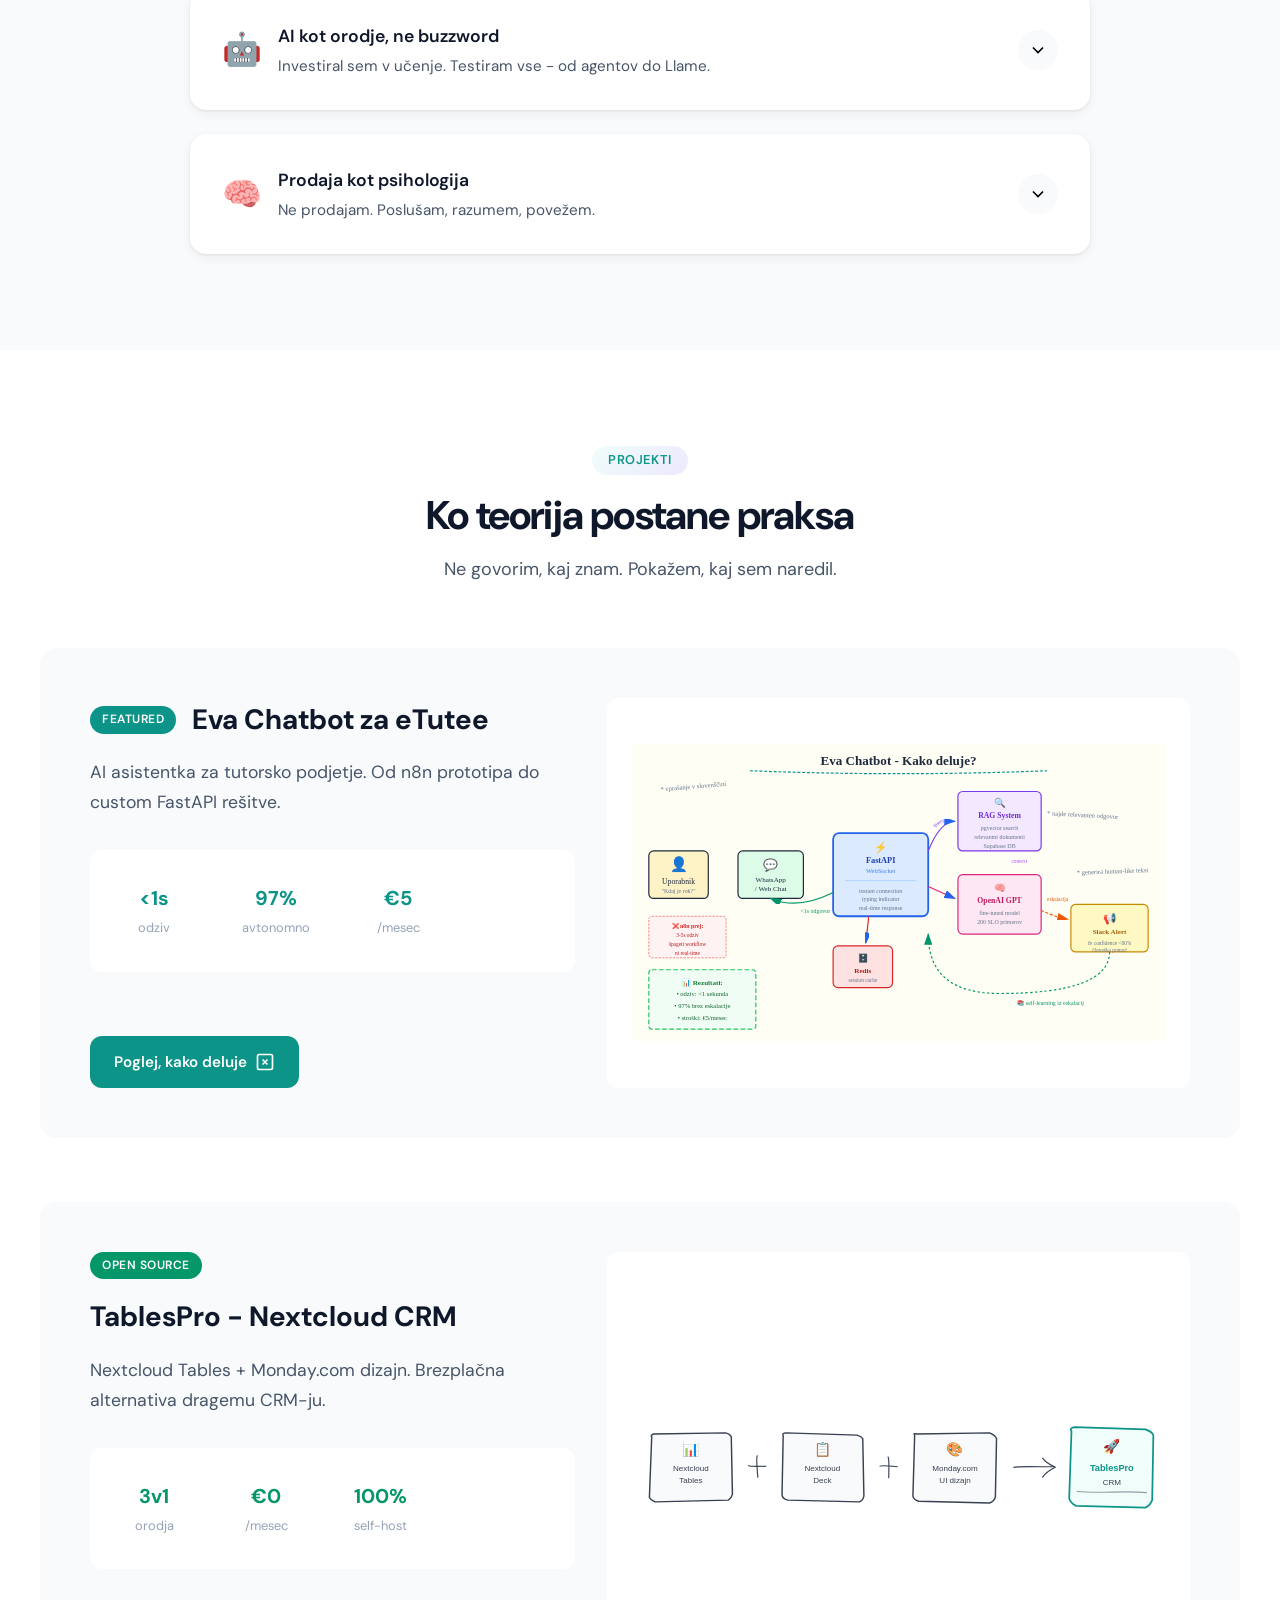
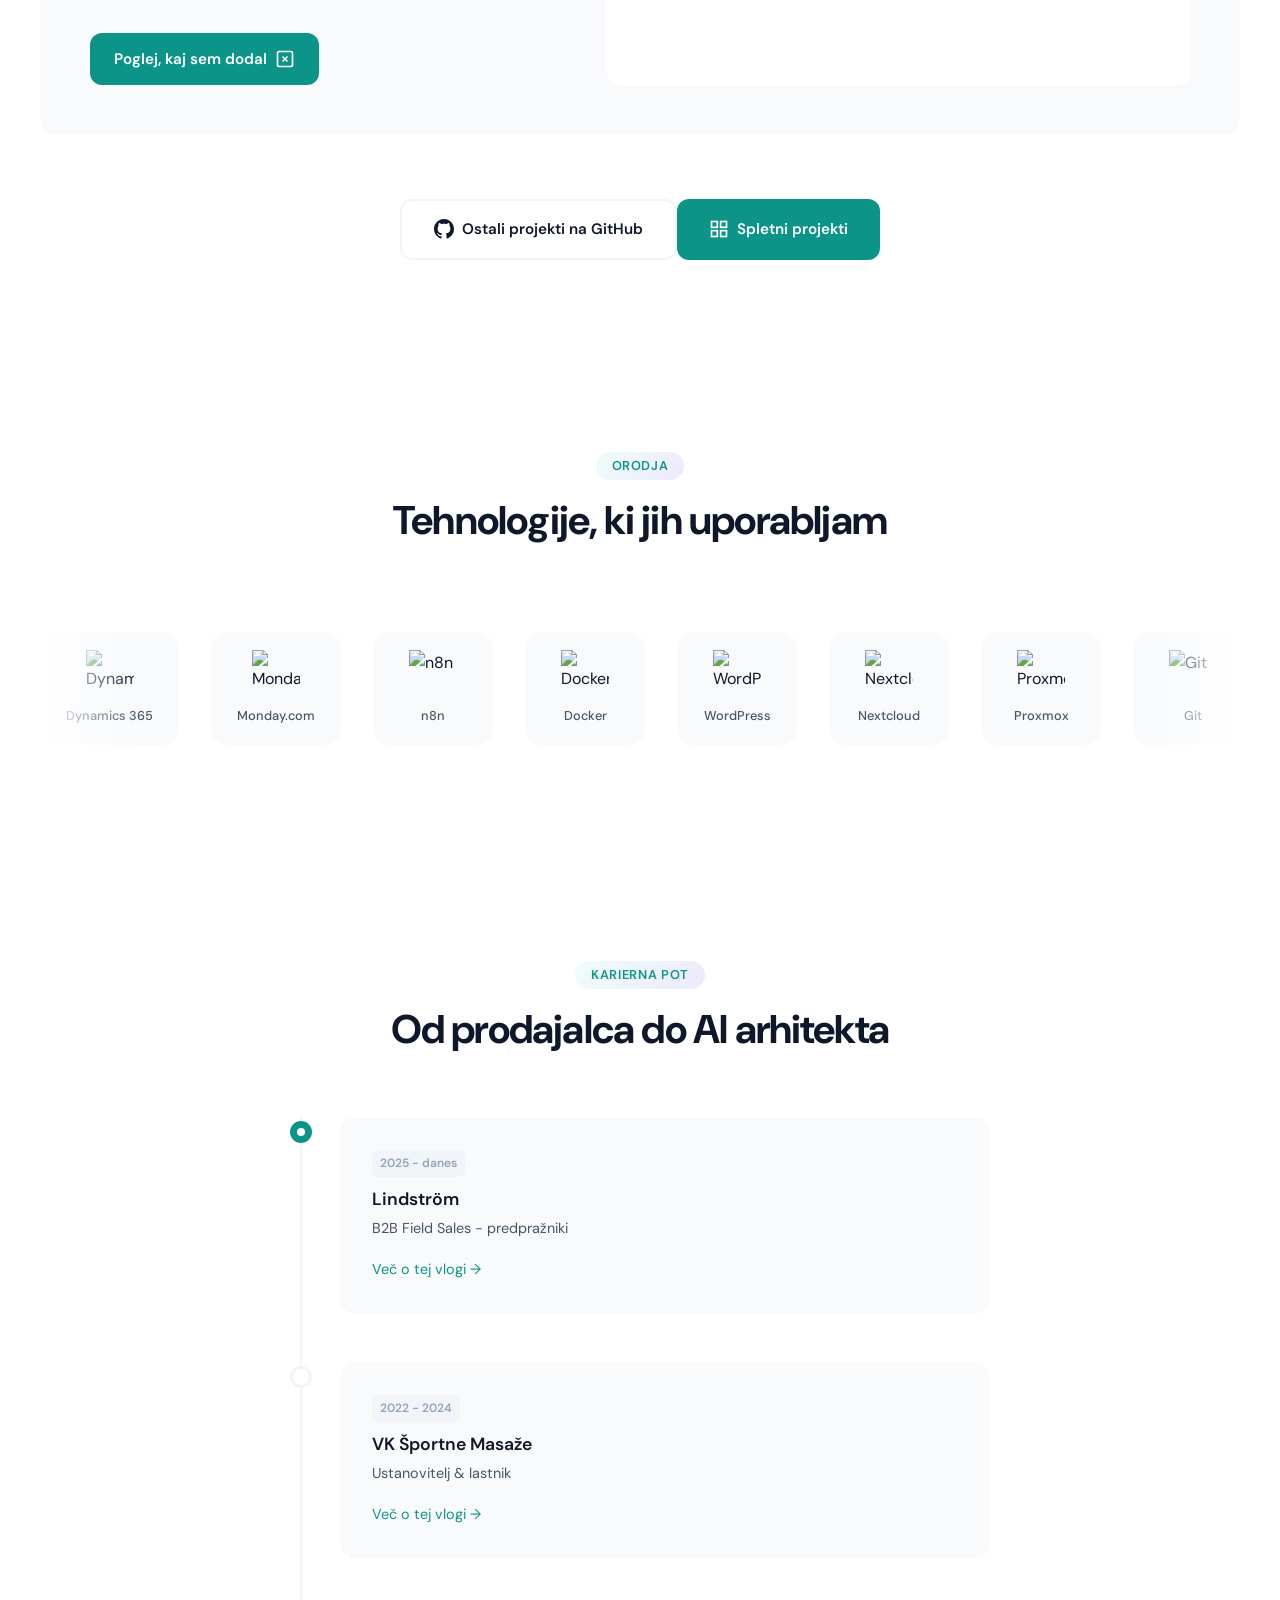
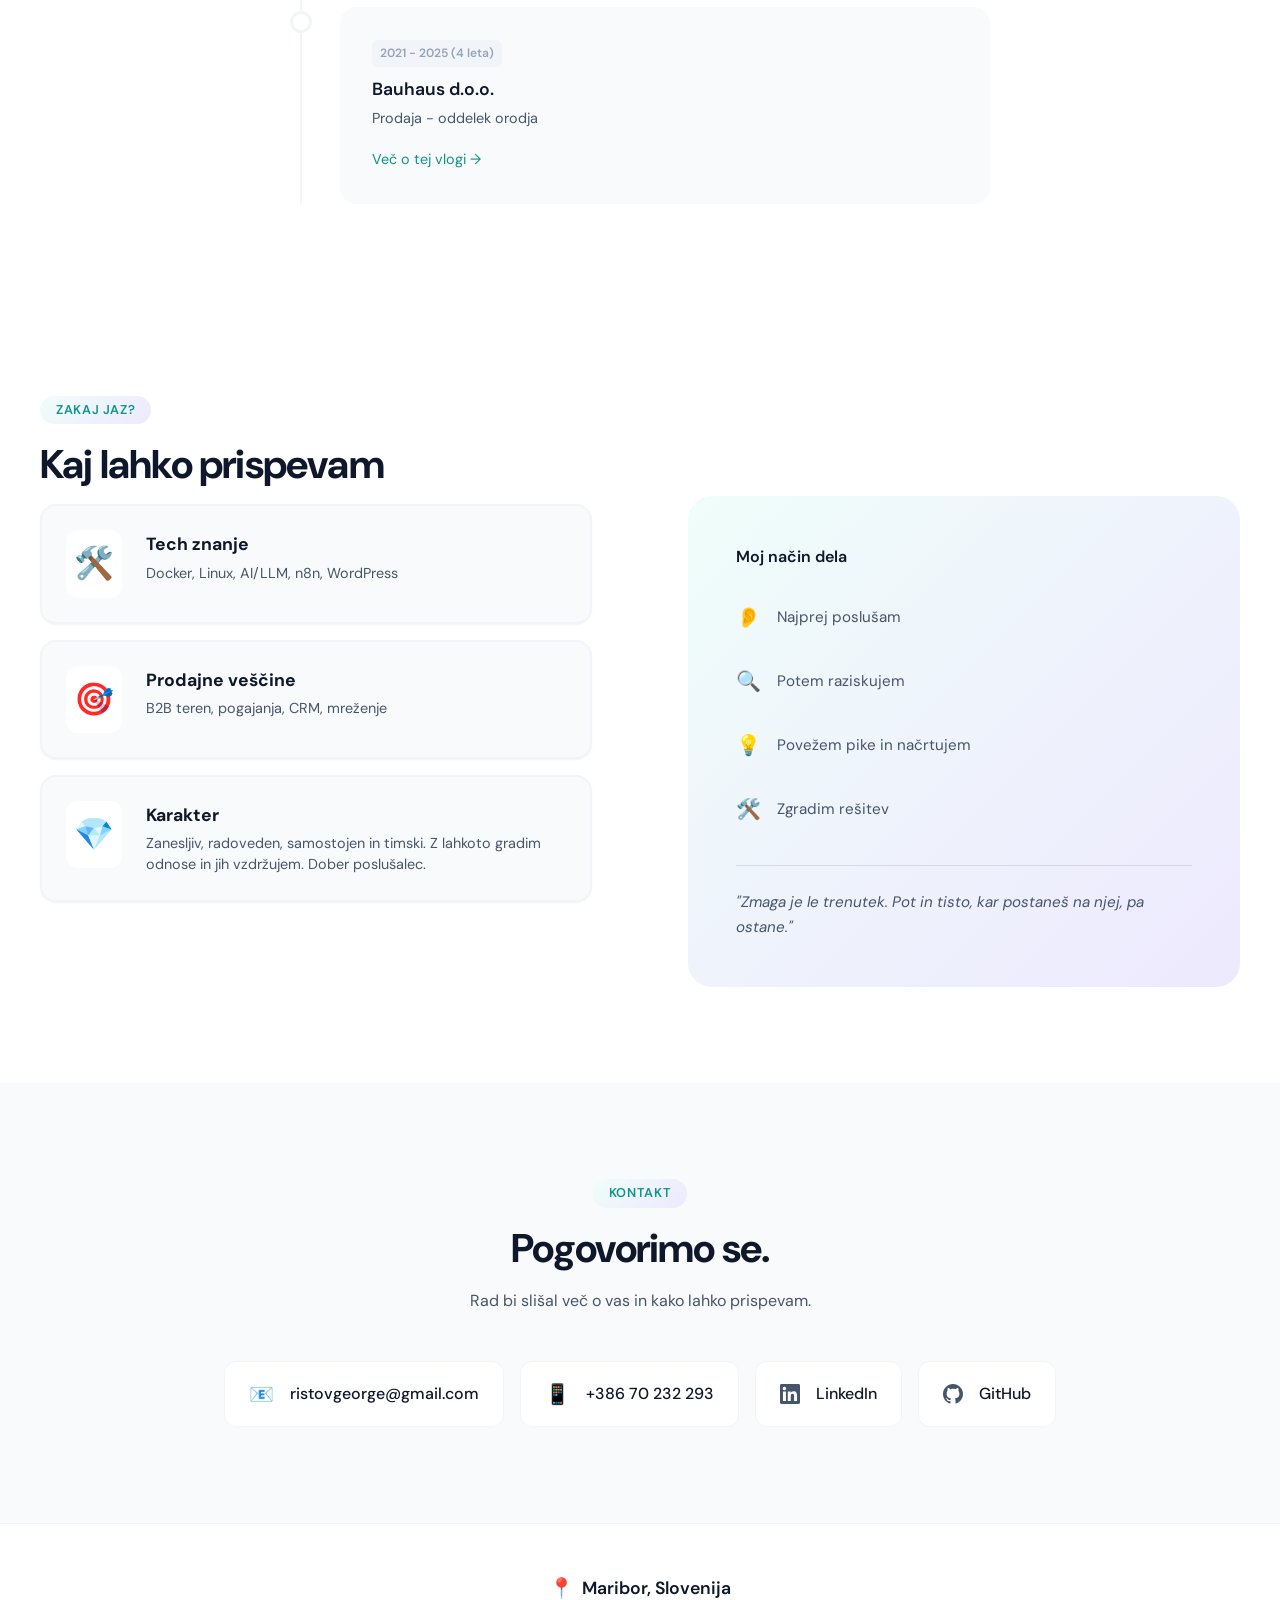
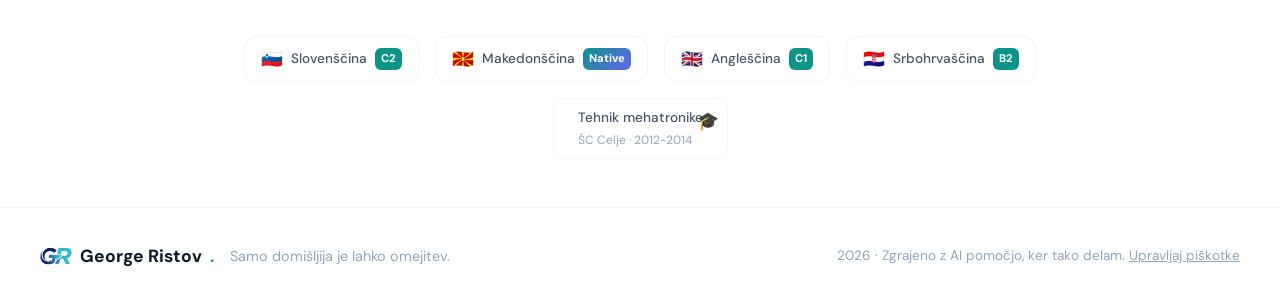
==== commit aaedda19: "Add GDPR cookie consent, GPS geolocation, and IP filtering - Add cookie-consent.js with GDPR-complia" ====
--- a/index.html
+++ b/index.html
@@ -4,12 +4,54 @@
     <meta charset="UTF-8">
     <meta name="viewport" content="width=device-width, initial-scale=1.0">
     <title>George Ristov | Prodajalec, ki gradi tehnične rešitve</title>
-    <meta name="description" content="12 let self-taught tech, 6 let prodaje. Ne programiram - gradim rešitve z AI.">
+    <meta name="description" content="13 let self-taught tech, 6 let prodaje. Ne programiram - gradim rešitve z AI.">
+
+    <!-- Open Graph / Facebook -->
+    <meta property="og:type" content="website">
+    <meta property="og:url" content="https://ristov.xyz/">
+    <meta property="og:title" content="George Ristov | Prodajalec, ki gradi tehnične rešitve">
+    <meta property="og:description" content="13 let self-taught tech, 6 let prodaje. Gradim z AI. Prodajam z razumevanjem.">
+    <meta property="og:image" content="https://ristov.xyz/george-optimized.jpg">
+
+    <!-- Twitter -->
+    <meta property="twitter:card" content="summary_large_image">
+    <meta property="twitter:url" content="https://ristov.xyz/">
+    <meta property="twitter:title" content="George Ristov | Prodajalec, ki gradi tehnične rešitve">
+    <meta property="twitter:description" content="13 let self-taught tech, 6 let prodaje. Gradim z AI. Prodajam z razumevanjem.">
+    <meta property="twitter:image" content="https://ristov.xyz/george-optimized.jpg">
+
+    <!-- Schema.org structured data -->
+    <script type="application/ld+json">
+    {
+        "@context": "https://schema.org",
+        "@type": "Person",
+        "name": "George Ristov",
+        "url": "https://ristov.xyz",
+        "image": "https://ristov.xyz/george-optimized.jpg",
+        "jobTitle": "B2B Sales & Tech Solutions",
+        "description": "Prodajalec, ki gradi tehnične rešitve. 13 let self-taught tech, 6 let prodaje.",
+        "email": "ristovgeorge@gmail.com",
+        "telephone": "+38670232293",
+        "address": {
+            "@type": "PostalAddress",
+            "addressLocality": "Maribor",
+            "addressCountry": "SI"
+        },
+        "sameAs": [
+            "https://www.linkedin.com/in/george-ristov/",
+            "https://github.com/Dzo4e2250"
+        ],
+        "knowsAbout": ["Docker", "Linux", "AI", "n8n", "WordPress", "B2B Sales", "CRM"]
+    }
+    </script>
     <link rel="preconnect" href="https://fonts.googleapis.com">
     <link rel="preconnect" href="https://fonts.gstatic.com" crossorigin>
     <link href="https://fonts.googleapis.com/css2?family=DM+Sans:wght@400;500;600;700&family=JetBrains+Mono:wght@400;500&display=swap" rel="stylesheet">
-    <link rel="stylesheet" href="styles.css?v=20260107ar">
+    <link rel="stylesheet" href="styles.css?v=20260110">
     <link rel="icon" type="image/png" href="logo-nobacground.png">
+    <link rel="apple-touch-icon" href="logo-nobacground.png">
+    <link rel="manifest" href="manifest.json">
+    <meta name="theme-color" content="#0d9488">
     <!-- Hreflang for multi-language SEO -->
     <link rel="alternate" hreflang="sl" href="https://ristov.xyz/" />
     <link rel="alternate" hreflang="en" href="https://ristov.xyz/en/" />
@@ -354,6 +396,15 @@
                         <path d="M12 0c-6.626 0-12 5.373-12 12 0 5.302 3.438 9.8 8.207 11.387.599.111.793-.261.793-.577v-2.234c-3.338.726-4.033-1.416-4.033-1.416-.546-1.387-1.333-1.756-1.333-1.756-1.089-.745.083-.729.083-.729 1.205.084 1.839 1.237 1.839 1.237 1.07 1.834 2.807 1.304 3.492.997.107-.775.418-1.305.762-1.604-2.665-.305-5.467-1.334-5.467-5.931 0-1.311.469-2.381 1.236-3.221-.124-.303-.535-1.524.117-3.176 0 0 1.008-.322 3.301 1.23.957-.266 1.983-.399 3.003-.404 1.02.005 2.047.138 3.006.404 2.291-1.552 3.297-1.23 3.297-1.23.653 1.653.242 2.874.118 3.176.77.84 1.235 1.911 1.235 3.221 0 4.609-2.807 5.624-5.479 5.921.43.372.823 1.102.823 2.222v3.293c0 .319.192.694.801.576 4.765-1.589 8.199-6.086 8.199-11.386 0-6.627-5.373-12-12-12z"/>
                     </svg>
                     Ostali projekti na GitHub
+                </a>
+                <a href="portfolio.html" class="btn btn-primary">
+                    <svg width="20" height="20" viewBox="0 0 24 24" fill="none" stroke="currentColor" stroke-width="2">
+                        <rect x="3" y="3" width="7" height="7"/>
+                        <rect x="14" y="3" width="7" height="7"/>
+                        <rect x="14" y="14" width="7" height="7"/>
+                        <rect x="3" y="14" width="7" height="7"/>
+                    </svg>
+                    Spletni projekti
                 </a>
             </div>
 
@@ -769,6 +820,7 @@
             </div>
             <div class="footer-right">
                 <span>2026 · Zgrajeno z AI pomočjo, ker tako delam.</span>
+                <a href="#" onclick="showCookieSettings(); return false;" class="footer-cookie-link">Upravljaj piškotke</a>
             </div>
         </div>
     </footer>
@@ -789,6 +841,7 @@
     </div>
 
     <script src="app.js?v=20260107fix"></script>
+    <script src="cookie-consent.js?v=20260118"></script>
 
     <!-- Bottom Navigation (Mobile Only) -->
     <nav class="nav-bottom">
--- a/styles.css
+++ b/styles.css
@@ -1233,9 +1233,8 @@
 }
 
 .footer-logo-img {
-    width: 28px;
-    height: 28px;
-    object-fit: contain;
+    height: 32px;
+    width: auto;
 }
 
 .footer-tagline {
@@ -2997,6 +2996,103 @@
     padding: var(--space-sm);
 }
 
+/* Client Projects Section */
+.client-projects-section {
+    margin-top: var(--space-3xl);
+}
+
+.client-projects-title {
+    font-size: 1.25rem;
+    font-weight: 600;
+    color: var(--text-secondary);
+    margin-bottom: var(--space-lg);
+    text-align: center;
+}
+
+.client-projects-grid {
+    display: grid;
+    grid-template-columns: repeat(4, 1fr);
+    gap: var(--space-md);
+}
+
+.client-project-card {
+    display: flex;
+    flex-direction: column;
+    padding: var(--space-lg);
+    background: var(--bg-card);
+    border: 1px solid var(--border-subtle, #e2e8f0);
+    border-radius: var(--radius-lg);
+    text-decoration: none;
+    color: inherit;
+    transition: all var(--transition-base);
+}
+
+.client-project-card:hover {
+    border-color: var(--accent-primary);
+    box-shadow: var(--shadow-lg);
+    transform: translateY(-2px);
+}
+
+.client-project-header {
+    display: flex;
+    justify-content: space-between;
+    align-items: center;
+    margin-bottom: var(--space-sm);
+}
+
+.client-project-name {
+    font-weight: 600;
+    font-size: 1rem;
+    color: var(--text-primary);
+}
+
+.live-badge {
+    font-size: 0.7rem;
+    font-weight: 600;
+    padding: 2px 8px;
+    background: linear-gradient(135deg, #10b981 0%, #059669 100%);
+    color: white;
+    border-radius: var(--radius-full);
+    text-transform: uppercase;
+    letter-spacing: 0.5px;
+}
+
+.client-project-desc {
+    font-size: 0.85rem;
+    color: var(--text-secondary);
+    line-height: 1.5;
+    flex-grow: 1;
+    margin-bottom: var(--space-md);
+}
+
+.client-project-link {
+    font-size: 0.8rem;
+    font-weight: 500;
+    color: var(--accent-primary);
+    font-family: var(--font-mono);
+}
+
+.client-project-card:hover .client-project-link {
+    text-decoration: underline;
+}
+
+/* Client Projects Mobile */
+@media (max-width: 1024px) {
+    .client-projects-grid {
+        grid-template-columns: repeat(2, 1fr);
+    }
+}
+
+@media (max-width: 600px) {
+    .client-projects-grid {
+        grid-template-columns: 1fr;
+    }
+
+    .client-project-card {
+        padding: var(--space-md);
+    }
+}
+
 /* Projects More Button */
 .projects-more {
     display: flex;
@@ -3380,3 +3476,149 @@
         grid-template-columns: 1fr;
     }
 }
+
+/* ==========================================================================
+   Cookie Consent Banner
+   ========================================================================== */
+
+.cookie-banner {
+    position: fixed;
+    bottom: 0;
+    left: 0;
+    right: 0;
+    background: var(--bg-card);
+    border-top: 1px solid var(--border-color);
+    box-shadow: 0 -4px 20px rgba(0, 0, 0, 0.1);
+    z-index: 10000;
+    padding: var(--space-lg);
+    transform: translateY(100%);
+    transition: transform 0.3s ease-out;
+}
+
+.cookie-banner-visible {
+    transform: translateY(0);
+}
+
+.cookie-content {
+    max-width: 1200px;
+    margin: 0 auto;
+    display: flex;
+    align-items: center;
+    justify-content: space-between;
+    gap: var(--space-lg);
+    flex-wrap: wrap;
+}
+
+.cookie-text {
+    flex: 1;
+    min-width: 280px;
+}
+
+.cookie-text h4 {
+    margin: 0 0 var(--space-sm) 0;
+    font-size: 1.1rem;
+    color: var(--text-primary);
+    font-weight: 600;
+}
+
+.cookie-text p {
+    margin: 0;
+    font-size: 0.9rem;
+    color: var(--text-secondary);
+    line-height: 1.5;
+}
+
+.cookie-status {
+    width: 100%;
+    padding: var(--space-sm) var(--space-md);
+    background: var(--bg-secondary);
+    border-radius: var(--radius-sm);
+    margin-bottom: var(--space-sm);
+    font-size: 0.85rem;
+    color: var(--text-secondary);
+}
+
+.cookie-status strong {
+    color: var(--accent-primary);
+}
+
+.cookie-buttons {
+    display: flex;
+    gap: var(--space-sm);
+    flex-wrap: wrap;
+}
+
+.cookie-btn {
+    padding: var(--space-sm) var(--space-lg);
+    border-radius: var(--radius-md);
+    font-size: 0.9rem;
+    font-weight: 500;
+    cursor: pointer;
+    transition: all 0.2s ease;
+    border: none;
+    font-family: var(--font-sans);
+}
+
+.cookie-btn-accept {
+    background: var(--accent-primary);
+    color: white;
+}
+
+.cookie-btn-accept:hover {
+    background: var(--accent-primary-dark);
+    transform: translateY(-1px);
+}
+
+.cookie-btn-decline {
+    background: var(--bg-tertiary);
+    color: var(--text-secondary);
+}
+
+.cookie-btn-decline:hover {
+    background: var(--bg-secondary);
+    color: var(--text-primary);
+}
+
+.cookie-btn-withdraw {
+    background: var(--accent-warning);
+    color: white;
+}
+
+.cookie-btn-withdraw:hover {
+    background: #d97706;
+}
+
+/* Mobile: Stack vertically, above nav-bottom */
+@media (max-width: 768px) {
+    .cookie-banner {
+        bottom: 70px; /* Above mobile nav */
+        padding: var(--space-md);
+    }
+
+    .cookie-content {
+        flex-direction: column;
+        text-align: center;
+    }
+
+    .cookie-buttons {
+        width: 100%;
+        justify-content: center;
+    }
+
+    .cookie-btn {
+        flex: 1;
+        min-width: 100px;
+    }
+}
+
+/* Footer cookie link */
+.footer-cookie-link {
+    color: var(--text-muted);
+    font-size: 0.85rem;
+    cursor: pointer;
+    transition: color 0.2s ease;
+}
+
+.footer-cookie-link:hover {
+    color: var(--accent-primary);
+}
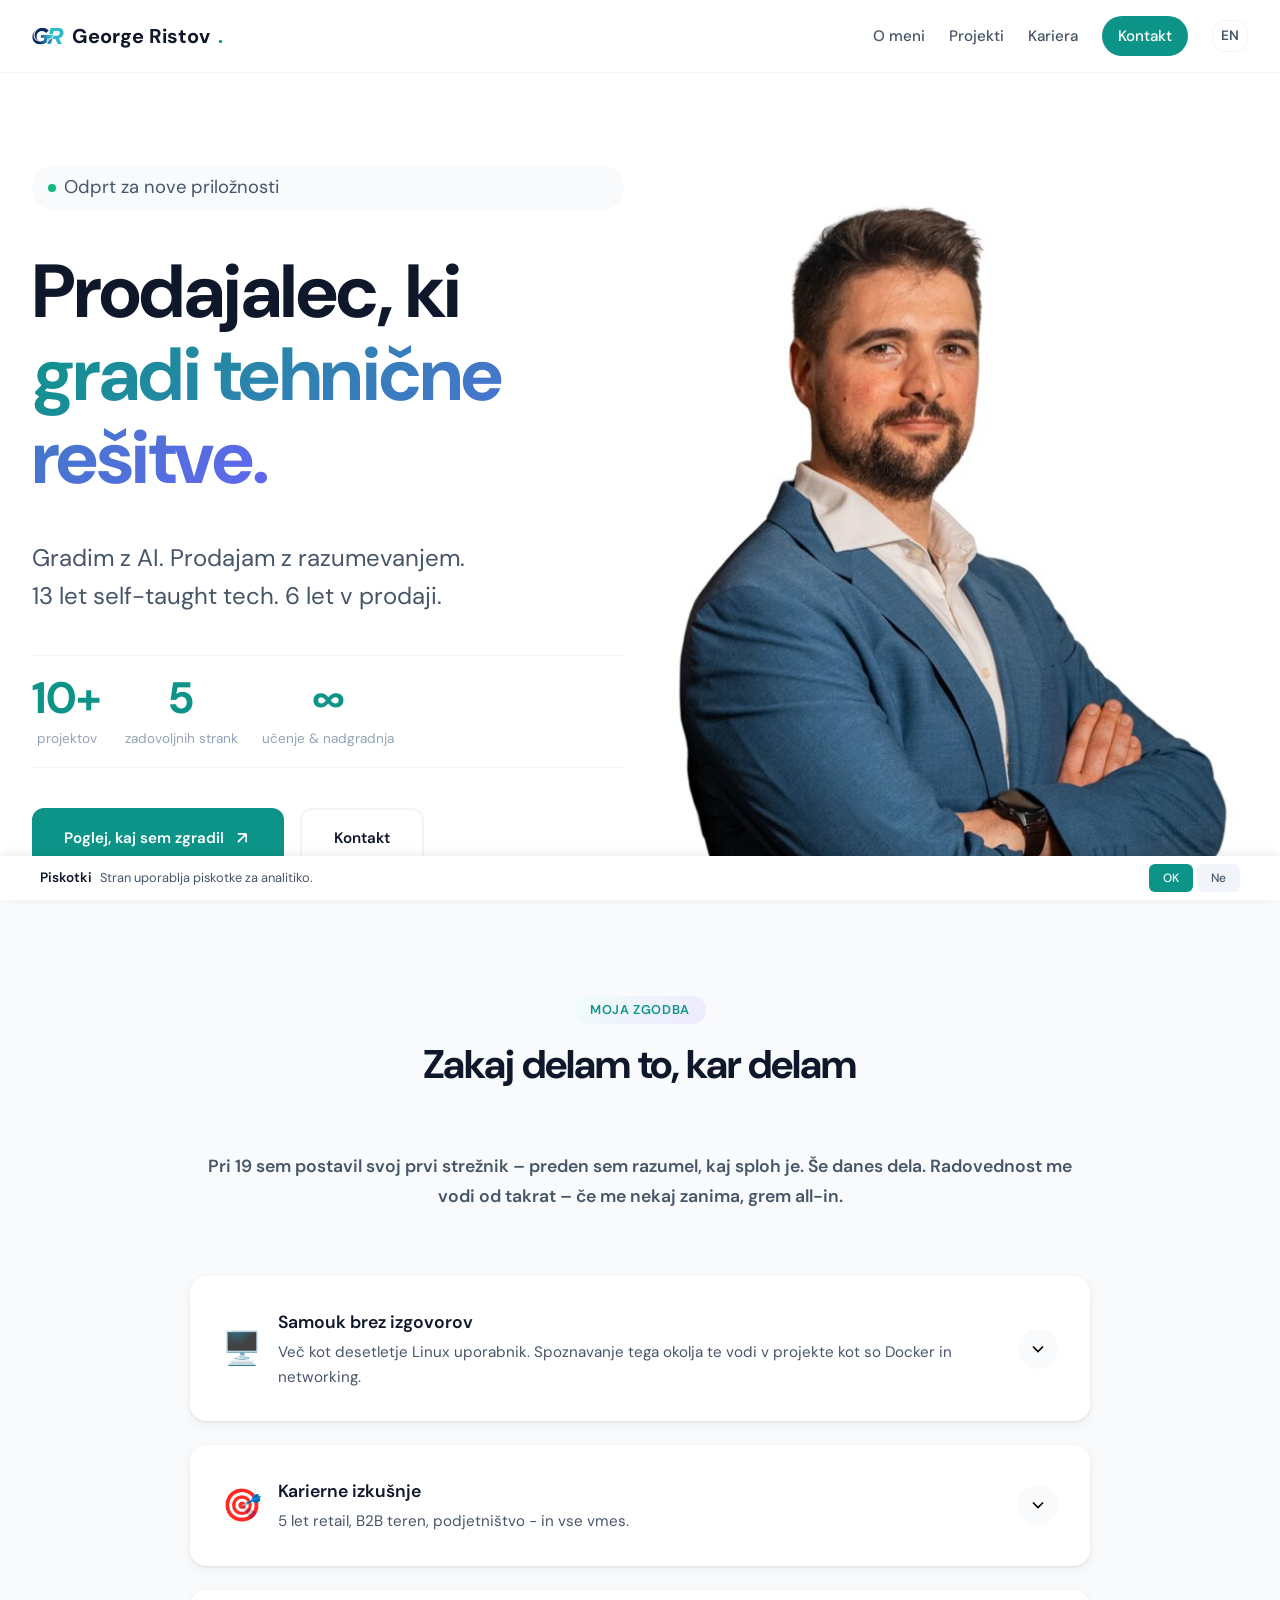
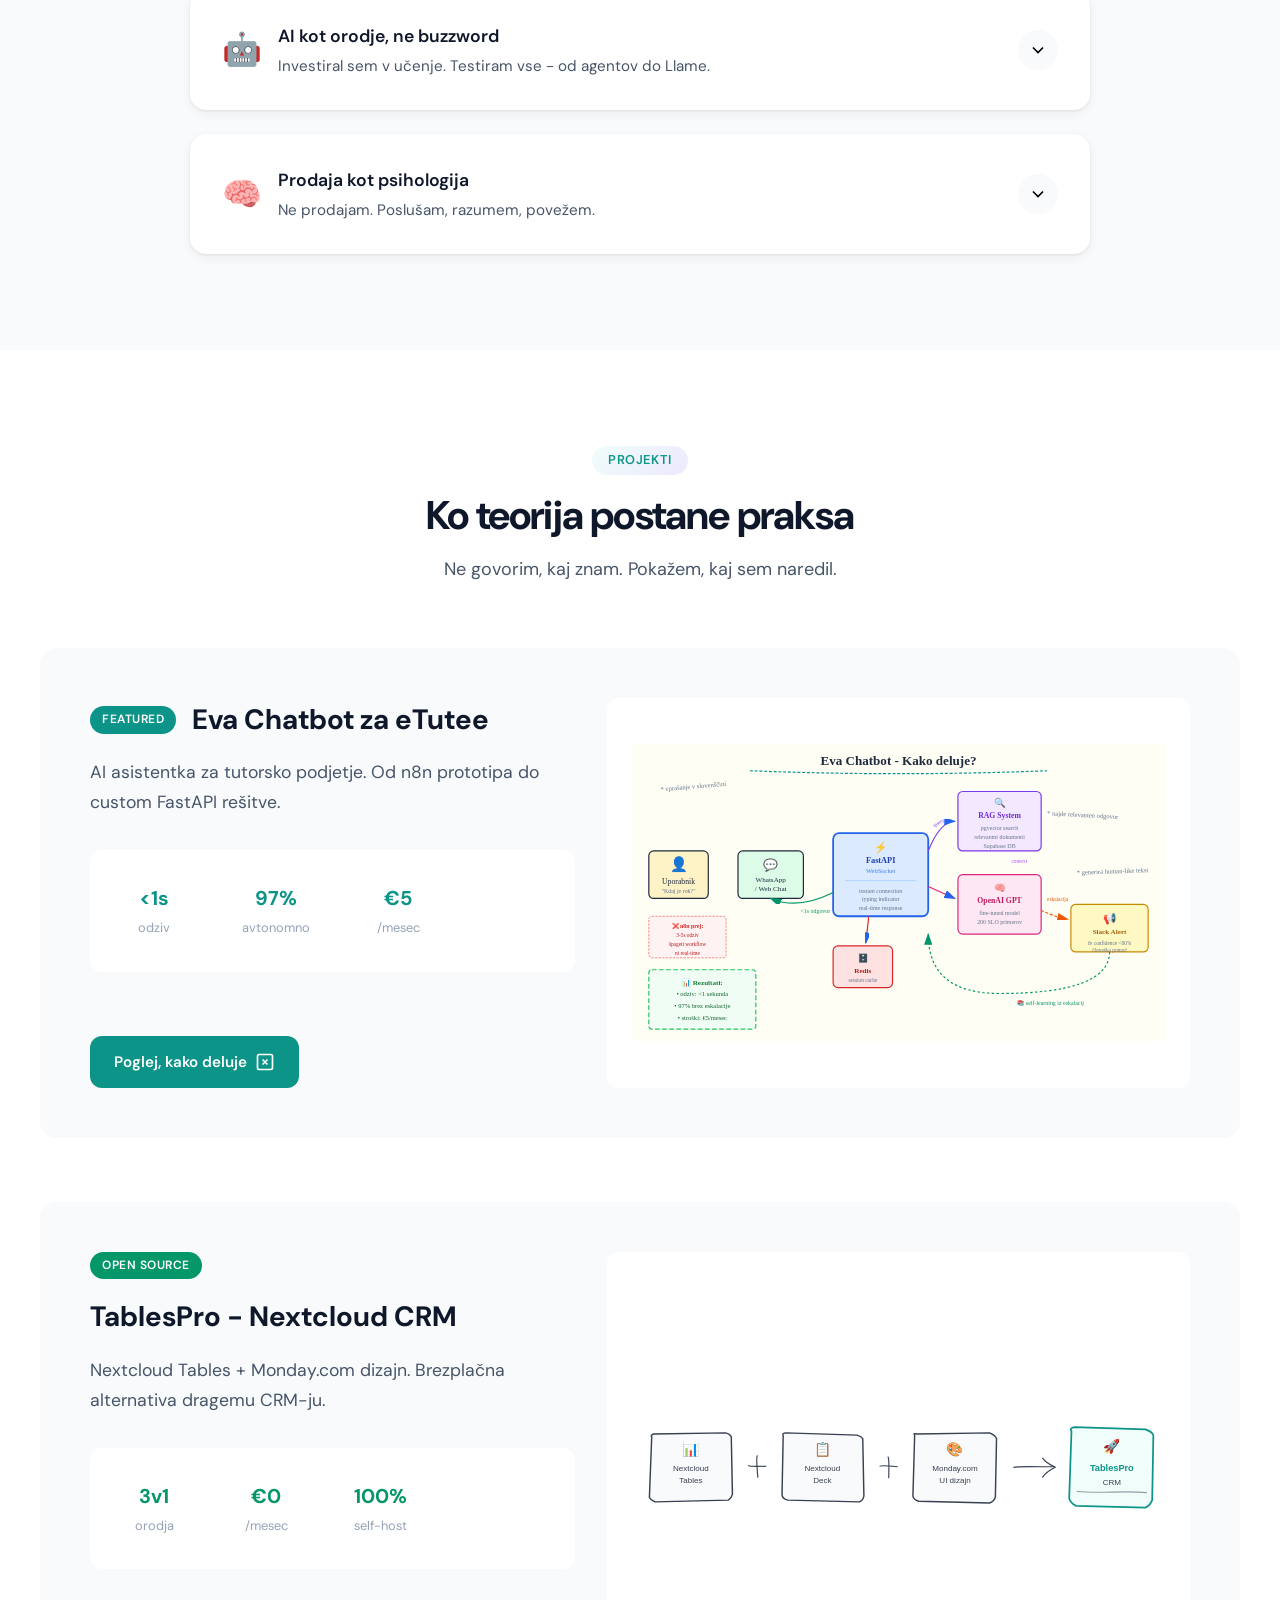
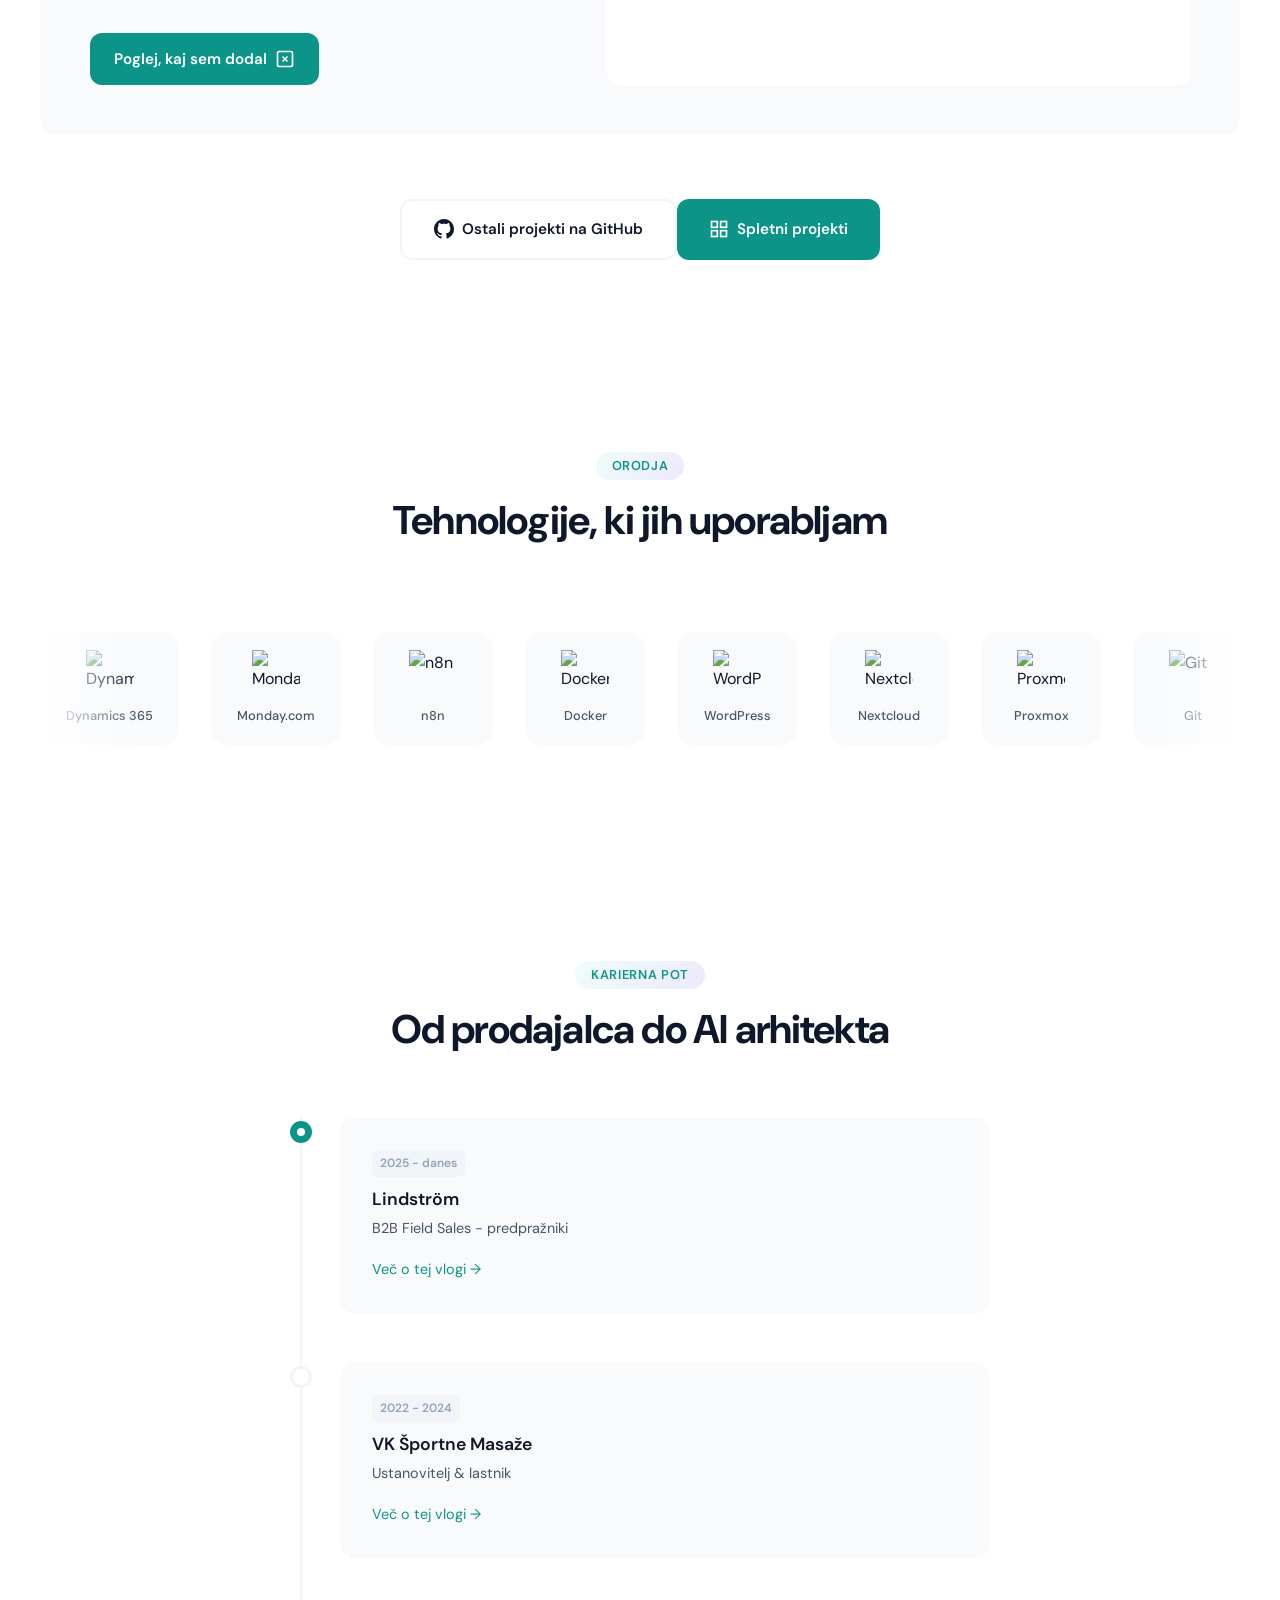
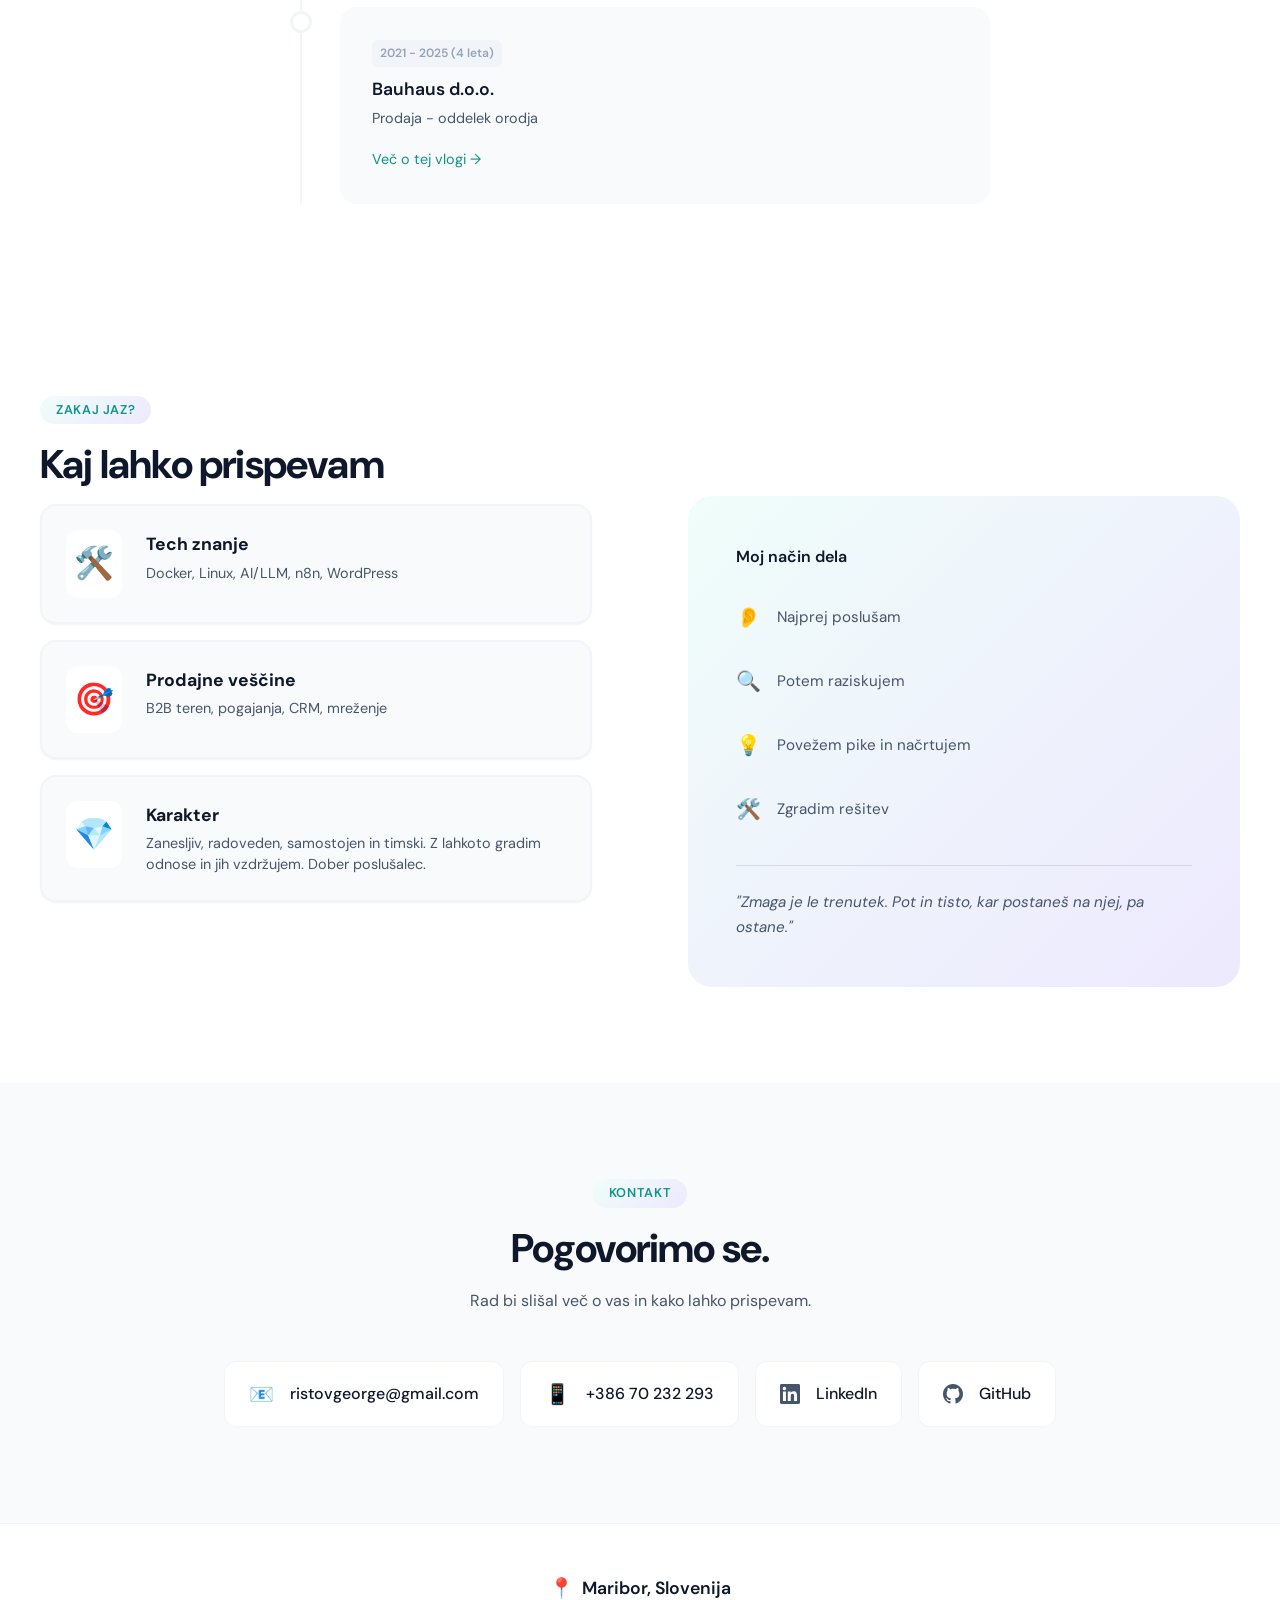
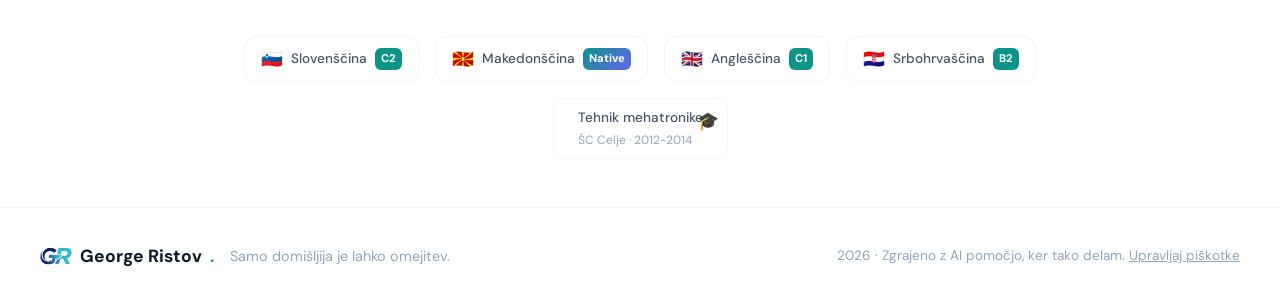
==== commit dbe3c844: "Security: remove hardcoded secrets, add security headers, block .git access - Move Supabase credenti" ====
--- a/index.html
+++ b/index.html
@@ -840,6 +840,7 @@
         </div>
     </div>
 
+    <script src="config.js"></script>
     <script src="app.js?v=20260107fix"></script>
     <script src="cookie-consent.js?v=20260118"></script>
 
--- a/styles.css
+++ b/styles.css
@@ -3488,9 +3488,9 @@
     right: 0;
     background: var(--bg-card);
     border-top: 1px solid var(--border-color);
-    box-shadow: 0 -4px 20px rgba(0, 0, 0, 0.1);
+    box-shadow: 0 -2px 10px rgba(0, 0, 0, 0.08);
     z-index: 10000;
-    padding: var(--space-lg);
+    padding: var(--space-sm) var(--space-md);
     transform: translateY(100%);
     transition: transform 0.3s ease-out;
 }
@@ -3505,27 +3505,30 @@
     display: flex;
     align-items: center;
     justify-content: space-between;
-    gap: var(--space-lg);
-    flex-wrap: wrap;
+    gap: var(--space-md);
+    flex-wrap: nowrap;
 }
 
 .cookie-text {
     flex: 1;
-    min-width: 280px;
+    display: flex;
+    align-items: center;
+    gap: var(--space-sm);
 }
 
 .cookie-text h4 {
-    margin: 0 0 var(--space-sm) 0;
-    font-size: 1.1rem;
+    margin: 0;
+    font-size: 0.85rem;
     color: var(--text-primary);
     font-weight: 600;
+    white-space: nowrap;
 }
 
 .cookie-text p {
     margin: 0;
-    font-size: 0.9rem;
-    color: var(--text-secondary);
-    line-height: 1.5;
+    font-size: 0.8rem;
+    color: var(--text-secondary);
+    line-height: 1.3;
 }
 
 .cookie-status {
@@ -3544,19 +3547,21 @@
 
 .cookie-buttons {
     display: flex;
-    gap: var(--space-sm);
-    flex-wrap: wrap;
+    gap: var(--space-xs);
+    flex-wrap: nowrap;
+    flex-shrink: 0;
 }
 
 .cookie-btn {
-    padding: var(--space-sm) var(--space-lg);
-    border-radius: var(--radius-md);
-    font-size: 0.9rem;
+    padding: 6px 14px;
+    border-radius: var(--radius-sm);
+    font-size: 0.75rem;
     font-weight: 500;
     cursor: pointer;
     transition: all 0.2s ease;
     border: none;
     font-family: var(--font-sans);
+    white-space: nowrap;
 }
 
 .cookie-btn-accept {
@@ -3588,26 +3593,35 @@
     background: #d97706;
 }
 
-/* Mobile: Stack vertically, above nav-bottom */
+/* Mobile: Compact single row, above nav-bottom */
 @media (max-width: 768px) {
     .cookie-banner {
         bottom: 70px; /* Above mobile nav */
-        padding: var(--space-md);
+        padding: var(--space-xs) var(--space-sm);
     }
 
     .cookie-content {
+        gap: var(--space-sm);
+    }
+
+    .cookie-text {
         flex-direction: column;
-        text-align: center;
-    }
-
-    .cookie-buttons {
-        width: 100%;
-        justify-content: center;
+        align-items: flex-start;
+        gap: 2px;
+    }
+
+    .cookie-text h4 {
+        font-size: 0.8rem;
+    }
+
+    .cookie-text p {
+        font-size: 0.7rem;
+        display: none; /* Hide description on mobile for compactness */
     }
 
     .cookie-btn {
-        flex: 1;
-        min-width: 100px;
+        padding: 5px 10px;
+        font-size: 0.7rem;
     }
 }
 
